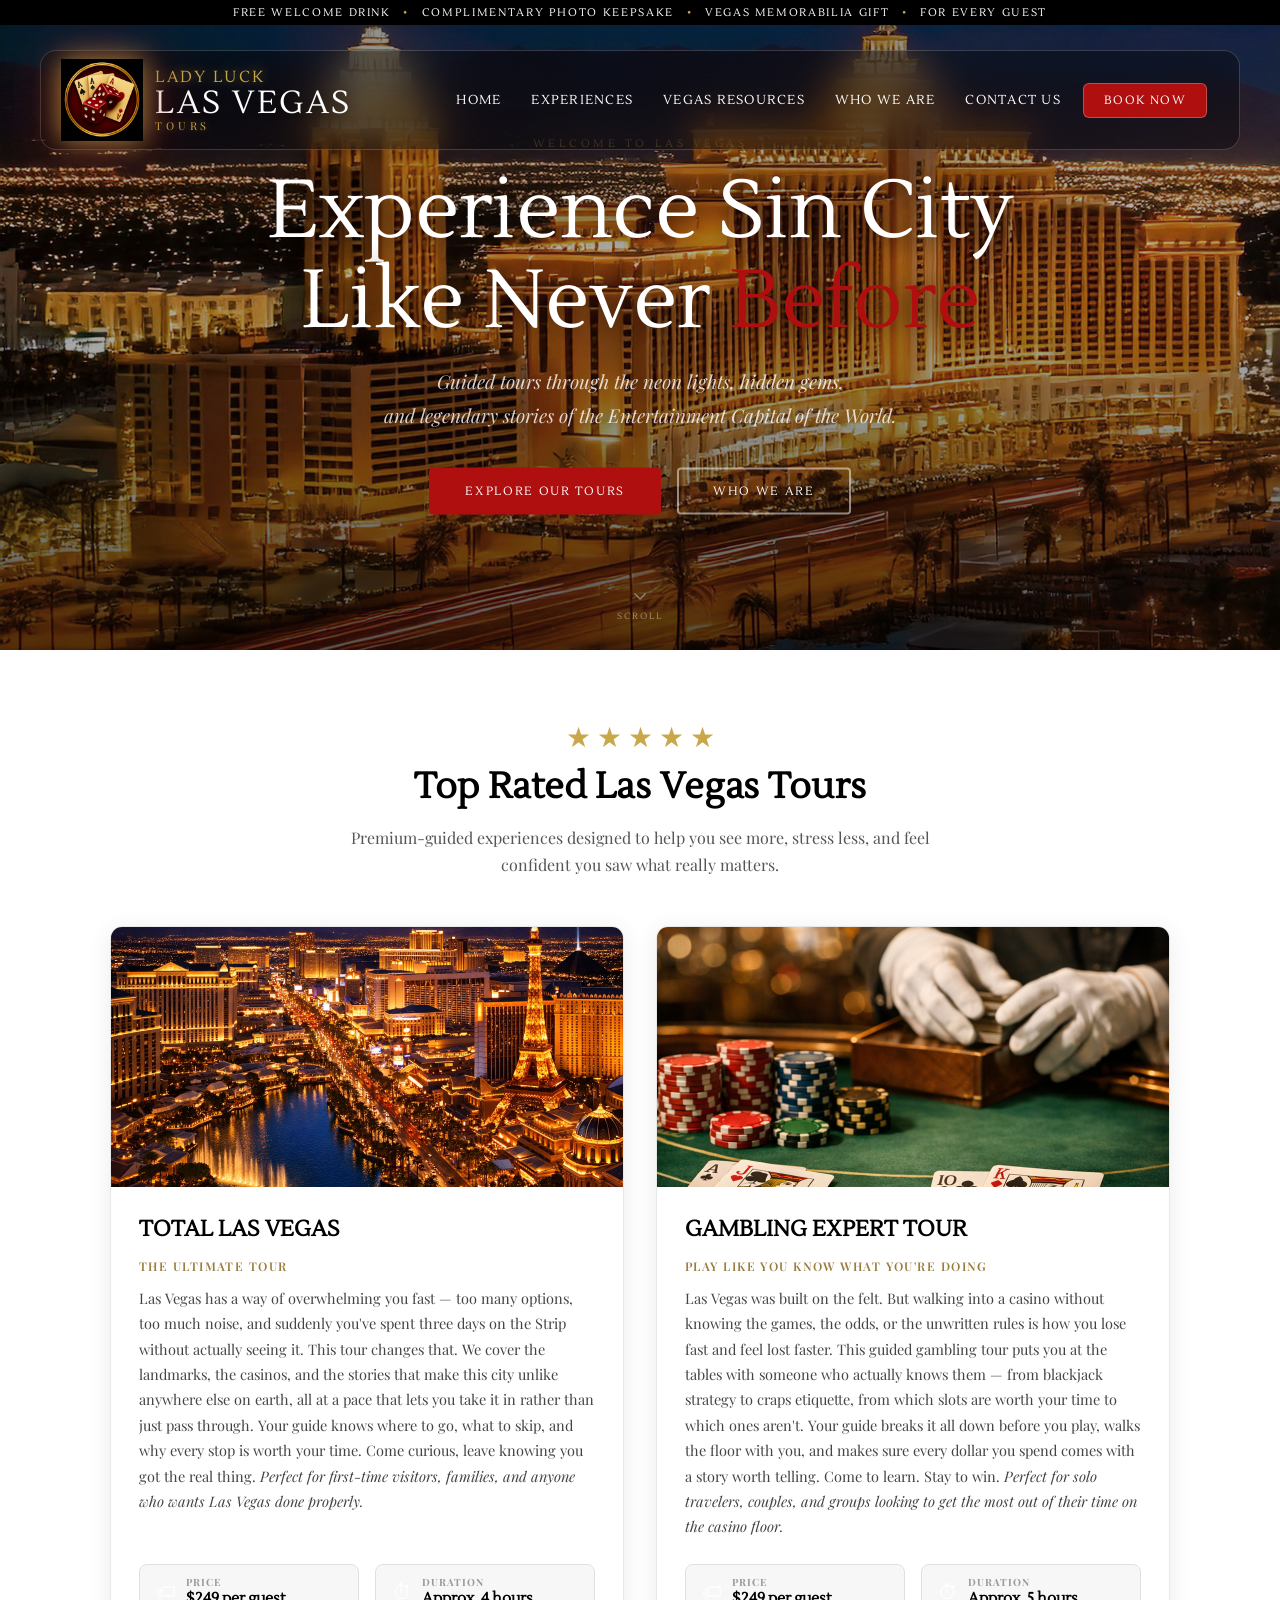
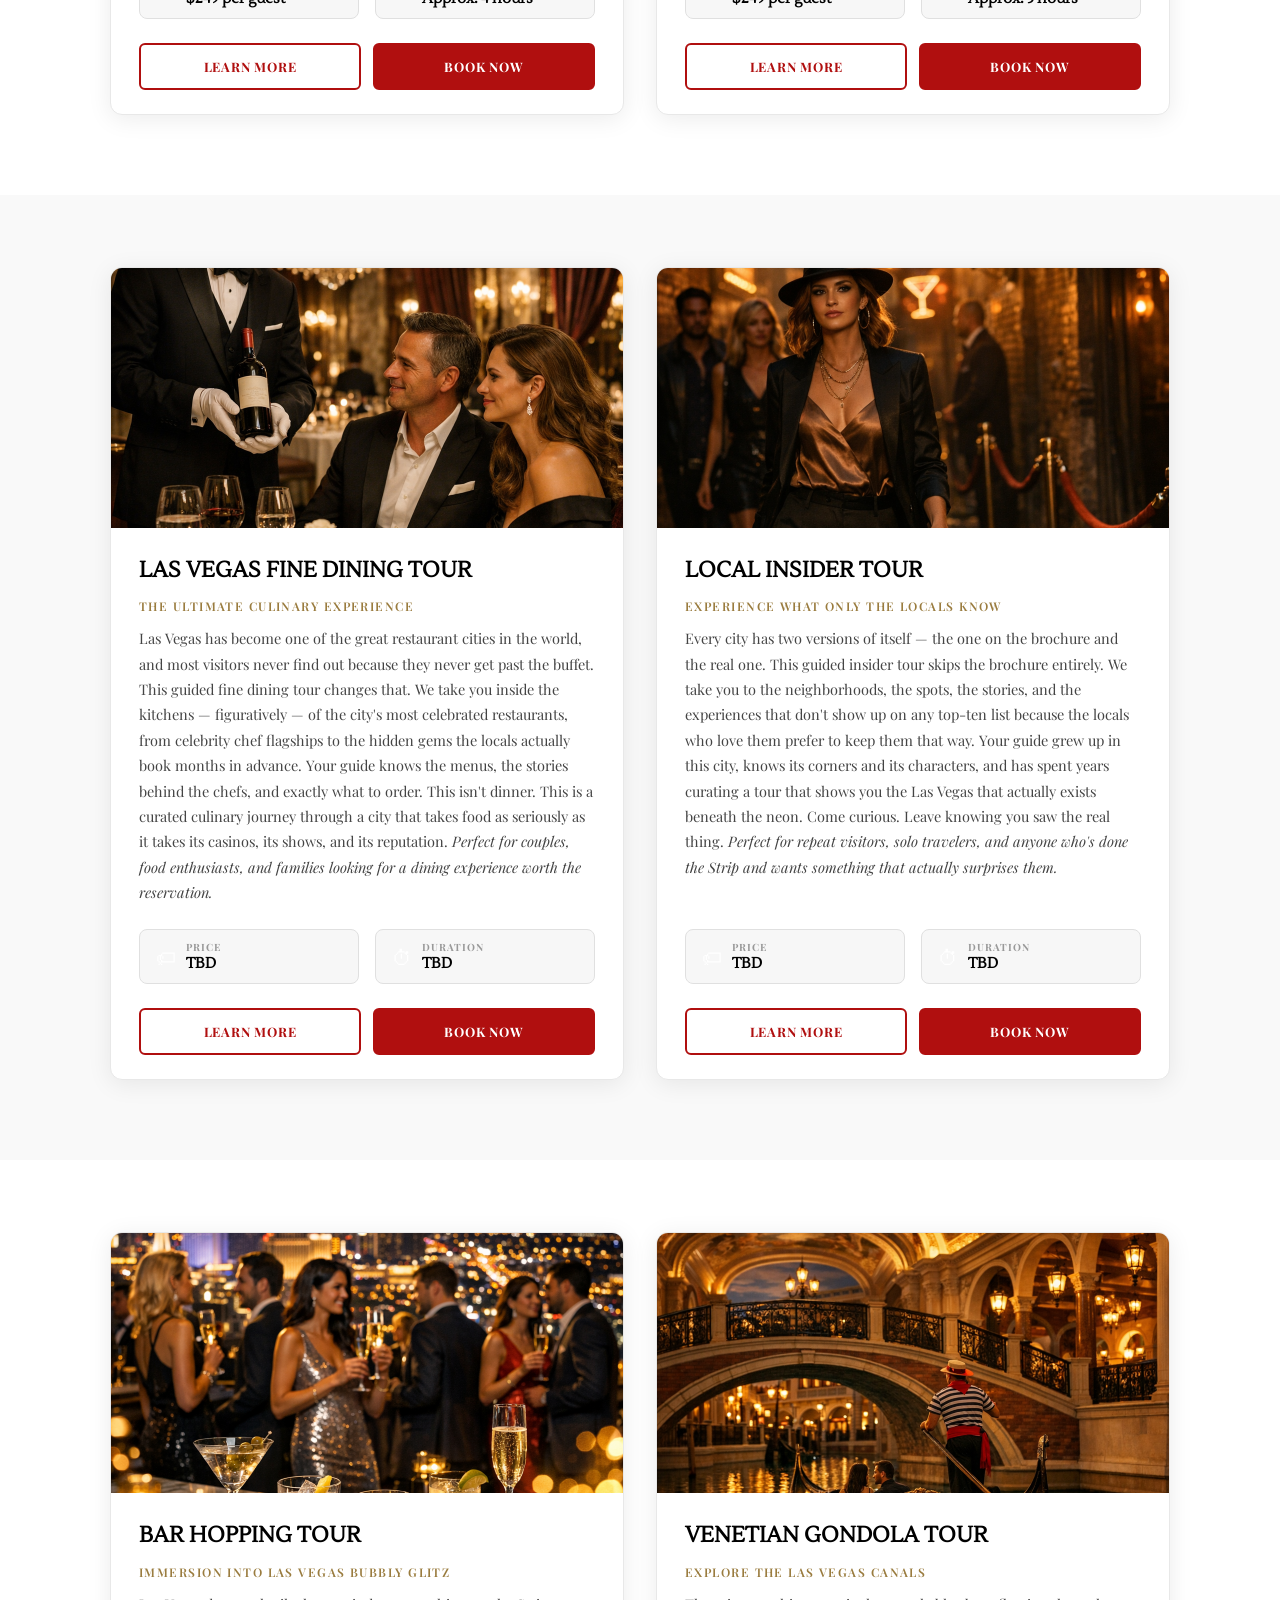
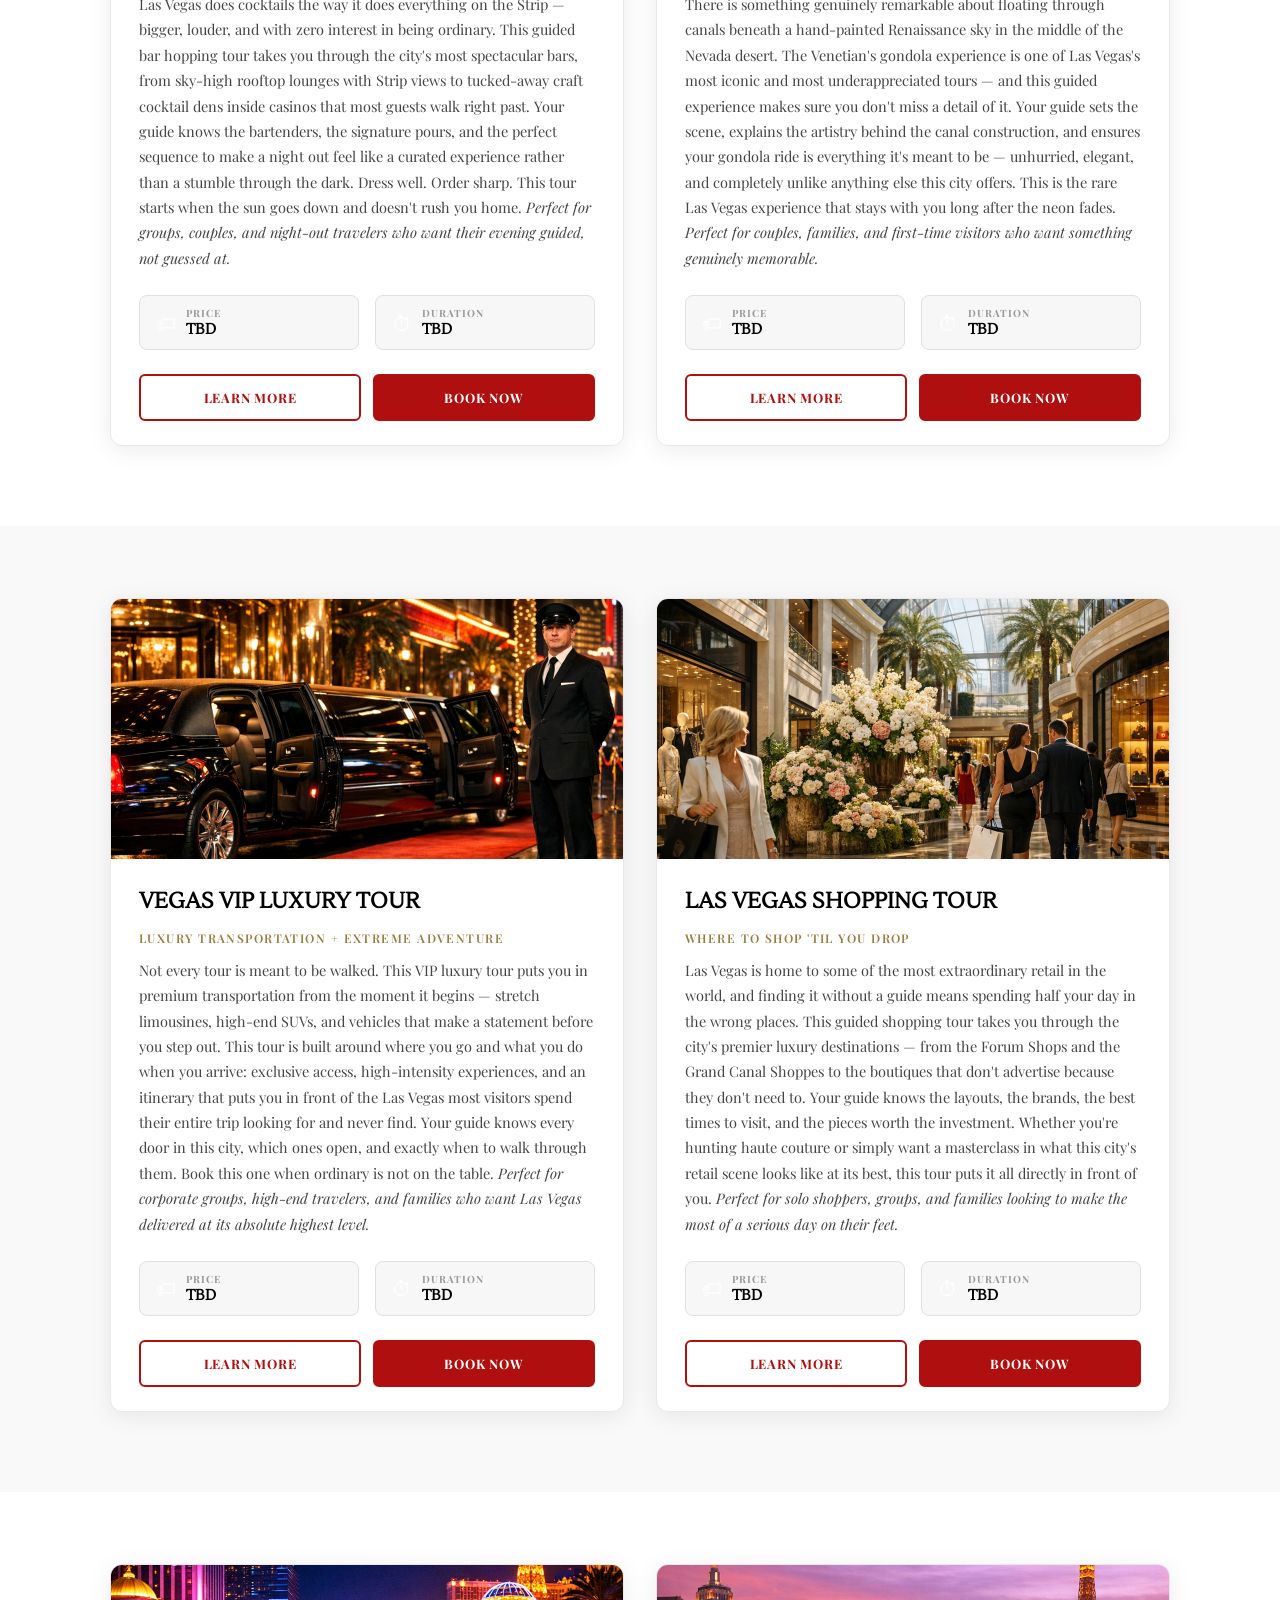
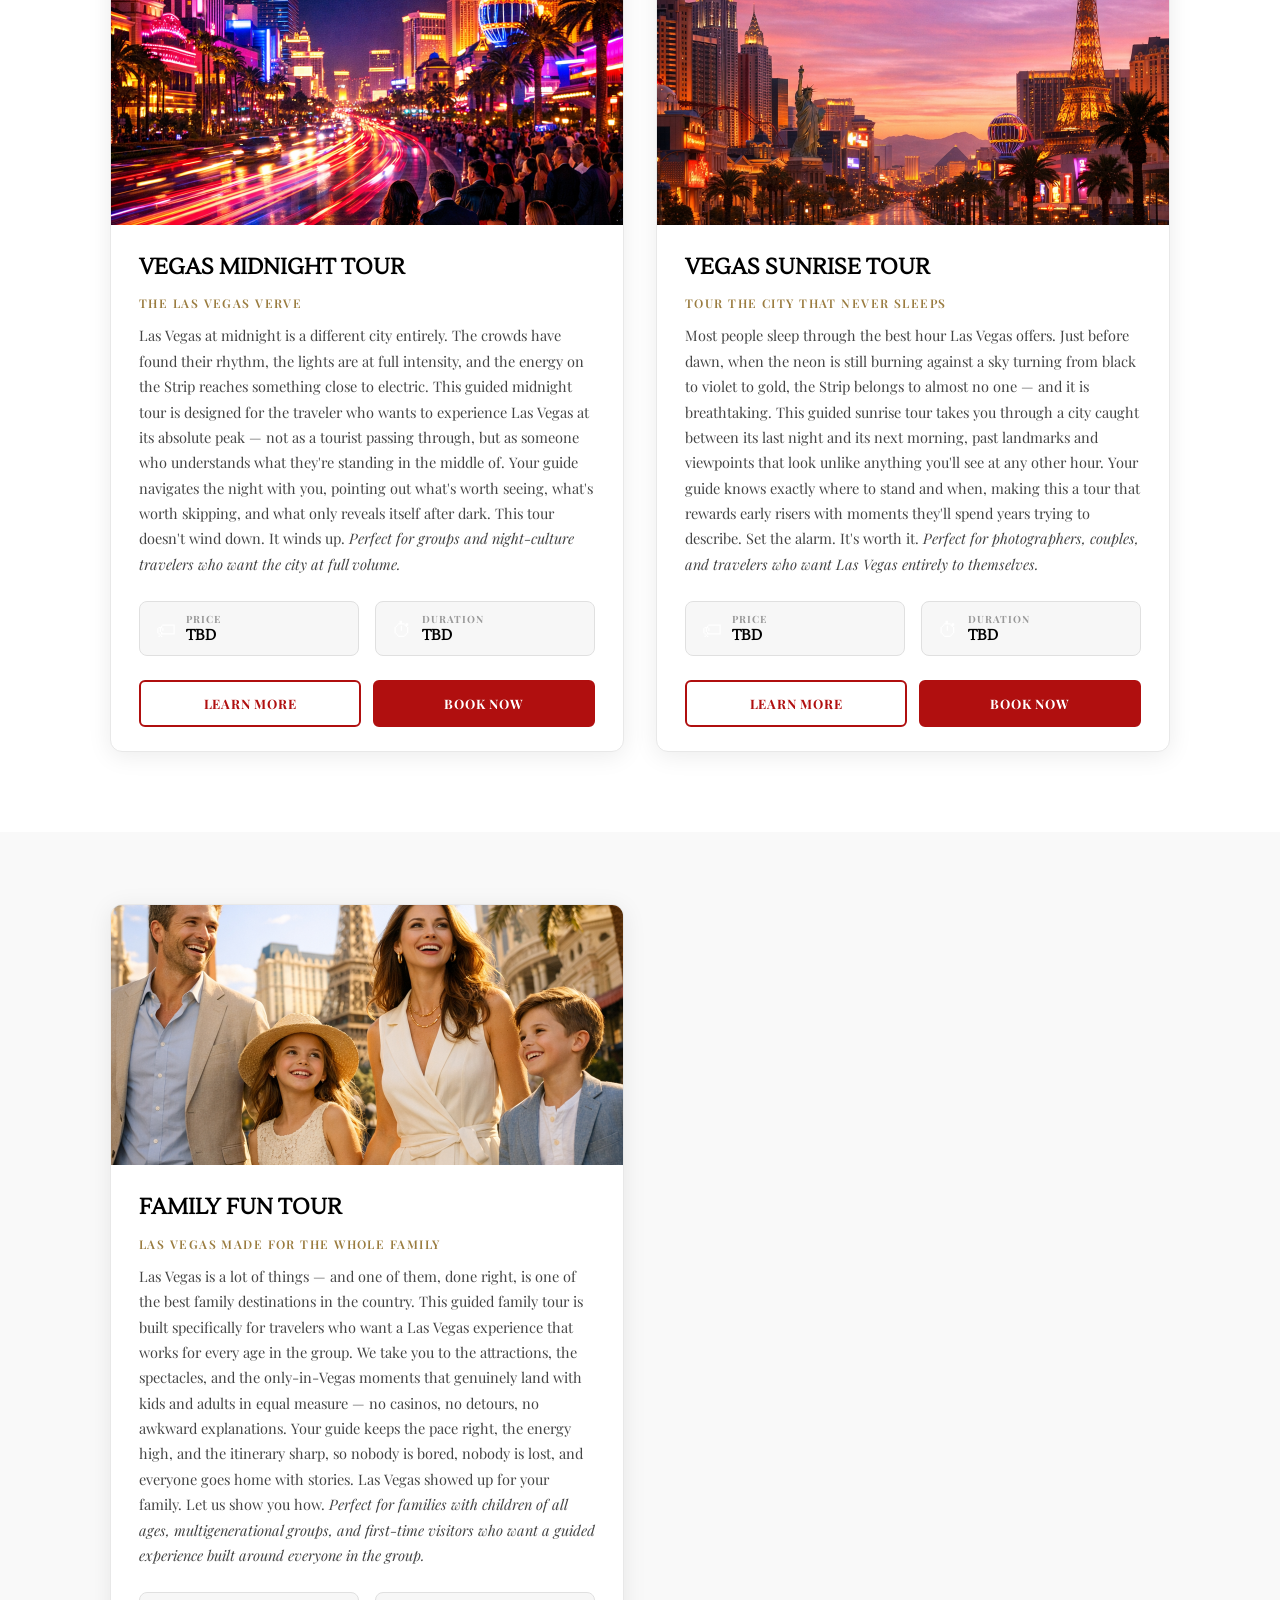
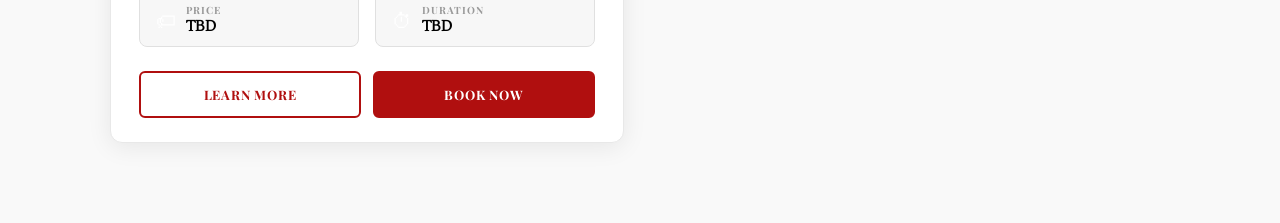
==== index.html @ eb901641 "Initial deploy - Lady Luck Las Vegas Tours" ====
<!DOCTYPE html>
<html lang="en">
<head>
  <meta charset="UTF-8" />
  <meta name="viewport" content="width=device-width, initial-scale=1.0" />
  <title>Lady Luck Las Vegas Tours</title>
  <link rel="stylesheet" href="styles.css" />

</head>
<body>

  <!-- ANNOUNCEMENT BAR -->
  <div class="announcement-bar">
    <p>Free Welcome Drink <span class="sep">•</span> Complimentary Photo Keepsake <span class="sep">•</span> Vegas Memorabilia Gift <span class="sep">•</span> For Every Guest</p>
  </div>

  <!-- FIXED FLOATING NAV — always visible on scroll -->
  <nav class="navbar" id="navbar">
    <a href="index.html" class="navbar-logo">
      <img src="logo.png" alt="Lady Luck Las Vegas Tours" />
      <div class="navbar-logo-text">
        <span class="logo-line1">Lady Luck</span>
        <span class="logo-line2">Las Vegas</span>
        <span class="logo-line3">Tours</span>
      </div>
    </a>

    <div class="navbar-toggle" id="navToggle">
      <span></span><span></span><span></span>
    </div>

    <ul class="navbar-menu" id="navMenu">
      <li><a href="index.html">Home</a></li>
      <li><a href="experiences.html">Experiences</a></li>
      <li><a href="vegas-resources.html">Vegas Resources</a></li>
      <li><a href="who-we-are.html">Who We Are</a></li>
      <li><a href="contact-us.html">Contact Us</a></li>
      <li><a href="contact-us.html" class="navbar-cta">Book Now</a></li>
    </ul>
  </nav>

  <!-- HERO (full page background) -->
  <section class="hero">

    <!-- Hero background image -->
    <div class="hero-bg">
      <img src="Las-Vegas-Panoramic.jpg" alt="Las Vegas Strip at Night" class="hero-img" />
    </div>

    <!-- Dark overlay -->
    <div class="hero-overlay"></div>

    <!-- Hero Content -->
    <div class="hero-content">
      <span class="hero-eyebrow">Welcome to Las Vegas</span>
      <h1 class="hero-title">Experience Sin City<br/>Like Never <span>Before</span></h1>
      <p class="hero-subtitle">Guided tours through the neon lights, hidden gems,<br/>and legendary stories of the Entertainment Capital of the World.</p>
      <div class="hero-buttons">
        <a href="experiences.html" class="btn-primary">Explore Our Tours</a>
        <a href="who-we-are.html" class="btn-secondary">Who We Are</a>
      </div>
    </div>

    <!-- Scroll indicator -->
    <div class="hero-scroll">
      <svg viewBox="0 0 24 24" fill="none" stroke-width="1.5" xmlns="http://www.w3.org/2000/svg">
        <path stroke-linecap="round" stroke-linejoin="round" d="M19 9l-7 7-7-7"/>
      </svg>
      <span>Scroll</span>
    </div>

  </section>

  <script>
    const navbar    = document.getElementById('navbar');
    const navToggle = document.getElementById('navToggle');
    const navMenu   = document.getElementById('navMenu');

    window.addEventListener('scroll', () => {
      if (window.scrollY > 10) {
        navbar.classList.add('scrolled');
      } else {
        navbar.classList.remove('scrolled');
      }
    });

    navToggle.addEventListener('click', () => {
      navMenu.classList.toggle('open');
    });
  </script>

  <!-- ===== TOURS FEATURED SECTION ===== -->
  <section class="tours-section">
    <div class="tours-section-header">
      <div class="tours-stars">
        <span>★</span><span>★</span><span>★</span><span>★</span><span>★</span>
      </div>
      <h2 class="tours-section-title">Top Rated Las Vegas Tours</h2>
      <p class="tours-section-subtitle">Premium-guided experiences designed to help you see more, stress less, and feel confident you saw what really matters.</p>
    </div>

    <div class="tours-grid">

      <!-- CARD 1 -->
      <div class="tour-card">
        <div class="tour-card-img-wrap">
          <img src="Tour-package-downtown.jpg" alt="Total Las Vegas Tour" class="tour-card-img" />
        </div>
        <div class="tour-card-body">
          <h3 class="tour-card-title">TOTAL LAS VEGAS</h3>
          <p class="tour-card-subtitle" style="font-size:0.75em; letter-spacing:0.12em; text-transform:uppercase; color:#9a7c3f; margin:0 0 12px 0; font-weight:600;">The Ultimate Tour</p>
          <p class="tour-card-desc">Las Vegas has a way of overwhelming you fast — too many options, too much noise, and suddenly you've spent three days on the Strip without actually seeing it. This tour changes that. We cover the landmarks, the casinos, and the stories that make this city unlike anywhere else on earth, all at a pace that lets you take it in rather than just pass through. Your guide knows where to go, what to skip, and why every stop is worth your time. Come curious, leave knowing you got the real thing. <em>Perfect for first-time visitors, families, and anyone who wants Las Vegas done properly.</em></p>
          <div class="tour-card-meta">
            <div class="tour-meta-badge">
              <span class="meta-icon">🏷</span>
              <div>
                <span class="meta-label">PRICE</span>
                <span class="meta-value">$249 per guest</span>
              </div>
            </div>
            <div class="tour-meta-badge">
              <span class="meta-icon">⏱</span>
              <div>
                <span class="meta-label">DURATION</span>
                <span class="meta-value">Approx. 4 hours</span>
              </div>
            </div>
          </div>
          <div class="tour-card-buttons">
            <a href="experiences.html" class="tour-btn-outline">Learn More</a>
            <a href="contact-us.html" class="tour-btn-solid">Book Now</a>
          </div>
        </div>
      </div>

      <!-- CARD 2 -->
      <div class="tour-card">
        <div class="tour-card-img-wrap">
          <img src="Tour-package-2.jpg" alt="Gambling Expert Tour" class="tour-card-img" />
        </div>
        <div class="tour-card-body">
          <h3 class="tour-card-title">GAMBLING EXPERT TOUR</h3>
          <p class="tour-card-subtitle" style="font-size:0.75em; letter-spacing:0.12em; text-transform:uppercase; color:#9a7c3f; margin:0 0 12px 0; font-weight:600;">Play Like You Know What You're Doing</p>
          <p class="tour-card-desc">Las Vegas was built on the felt. But walking into a casino without knowing the games, the odds, or the unwritten rules is how you lose fast and feel lost faster. This guided gambling tour puts you at the tables with someone who actually knows them — from blackjack strategy to craps etiquette, from which slots are worth your time to which ones aren't. Your guide breaks it all down before you play, walks the floor with you, and makes sure every dollar you spend comes with a story worth telling. Come to learn. Stay to win. <em>Perfect for solo travelers, couples, and groups looking to get the most out of their time on the casino floor.</em></p>
          <div class="tour-card-meta">
            <div class="tour-meta-badge">
              <span class="meta-icon">🏷</span>
              <div>
                <span class="meta-label">PRICE</span>
                <span class="meta-value">$249 per guest</span>
              </div>
            </div>
            <div class="tour-meta-badge">
              <span class="meta-icon">⏱</span>
              <div>
                <span class="meta-label">DURATION</span>
                <span class="meta-value">Approx. 5 hours</span>
              </div>
            </div>
          </div>
          <div class="tour-card-buttons">
            <a href="experiences.html" class="tour-btn-outline">Learn More</a>
            <a href="contact-us.html" class="tour-btn-solid">Book Now</a>
          </div>
        </div>
      </div>

    </div><!-- end tours-grid -->
  </section>

  <!-- ===== TOURS SECTION 2 ===== -->
  <section class="tours-section tours-section-alt">
    <div class="tours-grid">

      <!-- CARD 3 -->
      <div class="tour-card">
        <div class="tour-card-img-wrap">
          <img src="Tour-package-3.jpg" alt="Las Vegas Fine Dining Tour" class="tour-card-img" />
        </div>
        <div class="tour-card-body">
          <h3 class="tour-card-title">LAS VEGAS FINE DINING TOUR</h3>
          <p class="tour-card-subtitle" style="font-size:0.75em; letter-spacing:0.12em; text-transform:uppercase; color:#9a7c3f; margin:0 0 12px 0; font-weight:600;">The Ultimate Culinary Experience</p>
          <p class="tour-card-desc">Las Vegas has become one of the great restaurant cities in the world, and most visitors never find out because they never get past the buffet. This guided fine dining tour changes that. We take you inside the kitchens — figuratively — of the city's most celebrated restaurants, from celebrity chef flagships to the hidden gems the locals actually book months in advance. Your guide knows the menus, the stories behind the chefs, and exactly what to order. This isn't dinner. This is a curated culinary journey through a city that takes food as seriously as it takes its casinos, its shows, and its reputation. <em>Perfect for couples, food enthusiasts, and families looking for a dining experience worth the reservation.</em></p>
          <div class="tour-card-meta">
            <div class="tour-meta-badge">
              <span class="meta-icon">🏷</span>
              <div>
                <span class="meta-label">PRICE</span>
                <span class="meta-value">TBD</span>
              </div>
            </div>
            <div class="tour-meta-badge">
              <span class="meta-icon">⏱</span>
              <div>
                <span class="meta-label">DURATION</span>
                <span class="meta-value">TBD</span>
              </div>
            </div>
          </div>
          <div class="tour-card-buttons">
            <a href="experiences.html" class="tour-btn-outline">Learn More</a>
            <a href="contact-us.html" class="tour-btn-solid">Book Now</a>
          </div>
        </div>
      </div>

      <!-- CARD 4 -->
      <div class="tour-card">
        <div class="tour-card-img-wrap">
          <img src="Tour-package-4.jpg" alt="Local Insider Tour" class="tour-card-img" />
        </div>
        <div class="tour-card-body">
          <h3 class="tour-card-title">LOCAL INSIDER TOUR</h3>
          <p class="tour-card-subtitle" style="font-size:0.75em; letter-spacing:0.12em; text-transform:uppercase; color:#9a7c3f; margin:0 0 12px 0; font-weight:600;">Experience What Only the Locals Know</p>
          <p class="tour-card-desc">Every city has two versions of itself — the one on the brochure and the real one. This guided insider tour skips the brochure entirely. We take you to the neighborhoods, the spots, the stories, and the experiences that don't show up on any top-ten list because the locals who love them prefer to keep them that way. Your guide grew up in this city, knows its corners and its characters, and has spent years curating a tour that shows you the Las Vegas that actually exists beneath the neon. Come curious. Leave knowing you saw the real thing. <em>Perfect for repeat visitors, solo travelers, and anyone who's done the Strip and wants something that actually surprises them.</em></p>
          <div class="tour-card-meta">
            <div class="tour-meta-badge">
              <span class="meta-icon">🏷</span>
              <div>
                <span class="meta-label">PRICE</span>
                <span class="meta-value">TBD</span>
              </div>
            </div>
            <div class="tour-meta-badge">
              <span class="meta-icon">⏱</span>
              <div>
                <span class="meta-label">DURATION</span>
                <span class="meta-value">TBD</span>
              </div>
            </div>
          </div>
          <div class="tour-card-buttons">
            <a href="experiences.html" class="tour-btn-outline">Learn More</a>
            <a href="contact-us.html" class="tour-btn-solid">Book Now</a>
          </div>
        </div>
      </div>

    </div>
  </section>

  <!-- ===== TOURS SECTION 3 ===== -->
  <section class="tours-section">
    <div class="tours-grid">

      <!-- CARD 5 -->
      <div class="tour-card">
        <div class="tour-card-img-wrap">
          <img src="Tour-package-5.jpg" alt="Bar Hopping Tour" class="tour-card-img" />
        </div>
        <div class="tour-card-body">
          <h3 class="tour-card-title">BAR HOPPING TOUR</h3>
          <p class="tour-card-subtitle" style="font-size:0.75em; letter-spacing:0.12em; text-transform:uppercase; color:#9a7c3f; margin:0 0 12px 0; font-weight:600;">Immersion into Las Vegas Bubbly Glitz</p>
          <p class="tour-card-desc">Las Vegas does cocktails the way it does everything on the Strip — bigger, louder, and with zero interest in being ordinary. This guided bar hopping tour takes you through the city's most spectacular bars, from sky-high rooftop lounges with Strip views to tucked-away craft cocktail dens inside casinos that most guests walk right past. Your guide knows the bartenders, the signature pours, and the perfect sequence to make a night out feel like a curated experience rather than a stumble through the dark. Dress well. Order sharp. This tour starts when the sun goes down and doesn't rush you home. <em>Perfect for groups, couples, and night-out travelers who want their evening guided, not guessed at.</em></p>
          <div class="tour-card-meta">
            <div class="tour-meta-badge">
              <span class="meta-icon">🏷</span>
              <div>
                <span class="meta-label">PRICE</span>
                <span class="meta-value">TBD</span>
              </div>
            </div>
            <div class="tour-meta-badge">
              <span class="meta-icon">⏱</span>
              <div>
                <span class="meta-label">DURATION</span>
                <span class="meta-value">TBD</span>
              </div>
            </div>
          </div>
          <div class="tour-card-buttons">
            <a href="experiences.html" class="tour-btn-outline">Learn More</a>
            <a href="contact-us.html" class="tour-btn-solid">Book Now</a>
          </div>
        </div>
      </div>

      <!-- CARD 6 -->
      <div class="tour-card">
        <div class="tour-card-img-wrap">
          <img src="Tour-package-6.jpg" alt="Venetian Gondola Tour" class="tour-card-img" />
        </div>
        <div class="tour-card-body">
          <h3 class="tour-card-title">VENETIAN GONDOLA TOUR</h3>
          <p class="tour-card-subtitle" style="font-size:0.75em; letter-spacing:0.12em; text-transform:uppercase; color:#9a7c3f; margin:0 0 12px 0; font-weight:600;">Explore the Las Vegas Canals</p>
          <p class="tour-card-desc">There is something genuinely remarkable about floating through canals beneath a hand-painted Renaissance sky in the middle of the Nevada desert. The Venetian's gondola experience is one of Las Vegas's most iconic and most underappreciated tours — and this guided experience makes sure you don't miss a detail of it. Your guide sets the scene, explains the artistry behind the canal construction, and ensures your gondola ride is everything it's meant to be — unhurried, elegant, and completely unlike anything else this city offers. This is the rare Las Vegas experience that stays with you long after the neon fades. <em>Perfect for couples, families, and first-time visitors who want something genuinely memorable.</em></p>
          <div class="tour-card-meta">
            <div class="tour-meta-badge">
              <span class="meta-icon">🏷</span>
              <div>
                <span class="meta-label">PRICE</span>
                <span class="meta-value">TBD</span>
              </div>
            </div>
            <div class="tour-meta-badge">
              <span class="meta-icon">⏱</span>
              <div>
                <span class="meta-label">DURATION</span>
                <span class="meta-value">TBD</span>
              </div>
            </div>
          </div>
          <div class="tour-card-buttons">
            <a href="experiences.html" class="tour-btn-outline">Learn More</a>
            <a href="contact-us.html" class="tour-btn-solid">Book Now</a>
          </div>
        </div>
      </div>

    </div>
  </section>

  <!-- ===== TOURS SECTION 4 ===== -->
  <section class="tours-section tours-section-alt">
    <div class="tours-grid">

      <!-- CARD 7 -->
      <div class="tour-card">
        <div class="tour-card-img-wrap">
          <img src="Tour-package-7.jpg" alt="Vegas VIP Luxury Tour" class="tour-card-img" />
        </div>
        <div class="tour-card-body">
          <h3 class="tour-card-title">VEGAS VIP LUXURY TOUR</h3>
          <p class="tour-card-subtitle" style="font-size:0.75em; letter-spacing:0.12em; text-transform:uppercase; color:#9a7c3f; margin:0 0 12px 0; font-weight:600;">Luxury Transportation + Extreme Adventure</p>
          <p class="tour-card-desc">Not every tour is meant to be walked. This VIP luxury tour puts you in premium transportation from the moment it begins — stretch limousines, high-end SUVs, and vehicles that make a statement before you step out. This tour is built around where you go and what you do when you arrive: exclusive access, high-intensity experiences, and an itinerary that puts you in front of the Las Vegas most visitors spend their entire trip looking for and never find. Your guide knows every door in this city, which ones open, and exactly when to walk through them. Book this one when ordinary is not on the table. <em>Perfect for corporate groups, high-end travelers, and families who want Las Vegas delivered at its absolute highest level.</em></p>
          <div class="tour-card-meta">
            <div class="tour-meta-badge">
              <span class="meta-icon">🏷</span>
              <div>
                <span class="meta-label">PRICE</span>
                <span class="meta-value">TBD</span>
              </div>
            </div>
            <div class="tour-meta-badge">
              <span class="meta-icon">⏱</span>
              <div>
                <span class="meta-label">DURATION</span>
                <span class="meta-value">TBD</span>
              </div>
            </div>
          </div>
          <div class="tour-card-buttons">
            <a href="experiences.html" class="tour-btn-outline">Learn More</a>
            <a href="contact-us.html" class="tour-btn-solid">Book Now</a>
          </div>
        </div>
      </div>

      <!-- CARD 8 -->
      <div class="tour-card">
        <div class="tour-card-img-wrap">
          <img src="Tour-package-8.jpg" alt="Las Vegas Shopping Tour" class="tour-card-img" />
        </div>
        <div class="tour-card-body">
          <h3 class="tour-card-title">LAS VEGAS SHOPPING TOUR</h3>
          <p class="tour-card-subtitle" style="font-size:0.75em; letter-spacing:0.12em; text-transform:uppercase; color:#9a7c3f; margin:0 0 12px 0; font-weight:600;">Where to Shop 'til You Drop</p>
          <p class="tour-card-desc">Las Vegas is home to some of the most extraordinary retail in the world, and finding it without a guide means spending half your day in the wrong places. This guided shopping tour takes you through the city's premier luxury destinations — from the Forum Shops and the Grand Canal Shoppes to the boutiques that don't advertise because they don't need to. Your guide knows the layouts, the brands, the best times to visit, and the pieces worth the investment. Whether you're hunting haute couture or simply want a masterclass in what this city's retail scene looks like at its best, this tour puts it all directly in front of you. <em>Perfect for solo shoppers, groups, and families looking to make the most of a serious day on their feet.</em></p>
          <div class="tour-card-meta">
            <div class="tour-meta-badge">
              <span class="meta-icon">🏷</span>
              <div>
                <span class="meta-label">PRICE</span>
                <span class="meta-value">TBD</span>
              </div>
            </div>
            <div class="tour-meta-badge">
              <span class="meta-icon">⏱</span>
              <div>
                <span class="meta-label">DURATION</span>
                <span class="meta-value">TBD</span>
              </div>
            </div>
          </div>
          <div class="tour-card-buttons">
            <a href="experiences.html" class="tour-btn-outline">Learn More</a>
            <a href="contact-us.html" class="tour-btn-solid">Book Now</a>
          </div>
        </div>
      </div>

    </div>
  </section>

  <!-- ===== TOURS SECTION 5 ===== -->
  <section class="tours-section">
    <div class="tours-grid">

      <!-- CARD 9 -->
      <div class="tour-card">
        <div class="tour-card-img-wrap">
          <img src="Tour-package-9.jpg" alt="Vegas Midnight Tour" class="tour-card-img" />
        </div>
        <div class="tour-card-body">
          <h3 class="tour-card-title">VEGAS MIDNIGHT TOUR</h3>
          <p class="tour-card-subtitle" style="font-size:0.75em; letter-spacing:0.12em; text-transform:uppercase; color:#9a7c3f; margin:0 0 12px 0; font-weight:600;">The Las Vegas Verve</p>
          <p class="tour-card-desc">Las Vegas at midnight is a different city entirely. The crowds have found their rhythm, the lights are at full intensity, and the energy on the Strip reaches something close to electric. This guided midnight tour is designed for the traveler who wants to experience Las Vegas at its absolute peak — not as a tourist passing through, but as someone who understands what they're standing in the middle of. Your guide navigates the night with you, pointing out what's worth seeing, what's worth skipping, and what only reveals itself after dark. This tour doesn't wind down. It winds up. <em>Perfect for groups and night-culture travelers who want the city at full volume.</em></p>
          <div class="tour-card-meta">
            <div class="tour-meta-badge">
              <span class="meta-icon">🏷</span>
              <div>
                <span class="meta-label">PRICE</span>
                <span class="meta-value">TBD</span>
              </div>
            </div>
            <div class="tour-meta-badge">
              <span class="meta-icon">⏱</span>
              <div>
                <span class="meta-label">DURATION</span>
                <span class="meta-value">TBD</span>
              </div>
            </div>
          </div>
          <div class="tour-card-buttons">
            <a href="experiences.html" class="tour-btn-outline">Learn More</a>
            <a href="contact-us.html" class="tour-btn-solid">Book Now</a>
          </div>
        </div>
      </div>

      <!-- CARD 10 -->
      <div class="tour-card">
        <div class="tour-card-img-wrap">
          <img src="Tour-package-10.jpg" alt="Vegas Sunrise Tour" class="tour-card-img" />
        </div>
        <div class="tour-card-body">
          <h3 class="tour-card-title">VEGAS SUNRISE TOUR</h3>
          <p class="tour-card-subtitle" style="font-size:0.75em; letter-spacing:0.12em; text-transform:uppercase; color:#9a7c3f; margin:0 0 12px 0; font-weight:600;">Tour the City That Never Sleeps</p>
          <p class="tour-card-desc">Most people sleep through the best hour Las Vegas offers. Just before dawn, when the neon is still burning against a sky turning from black to violet to gold, the Strip belongs to almost no one — and it is breathtaking. This guided sunrise tour takes you through a city caught between its last night and its next morning, past landmarks and viewpoints that look unlike anything you'll see at any other hour. Your guide knows exactly where to stand and when, making this a tour that rewards early risers with moments they'll spend years trying to describe. Set the alarm. It's worth it. <em>Perfect for photographers, couples, and travelers who want Las Vegas entirely to themselves.</em></p>
          <div class="tour-card-meta">
            <div class="tour-meta-badge">
              <span class="meta-icon">🏷</span>
              <div>
                <span class="meta-label">PRICE</span>
                <span class="meta-value">TBD</span>
              </div>
            </div>
            <div class="tour-meta-badge">
              <span class="meta-icon">⏱</span>
              <div>
                <span class="meta-label">DURATION</span>
                <span class="meta-value">TBD</span>
              </div>
            </div>
          </div>
          <div class="tour-card-buttons">
            <a href="experiences.html" class="tour-btn-outline">Learn More</a>
            <a href="contact-us.html" class="tour-btn-solid">Book Now</a>
          </div>
        </div>
      </div>

    </div>
  </section>

  <!-- ===== TOURS SECTION 6 ===== -->
  <section class="tours-section tours-section-alt">
    <div class="tours-grid">

      <!-- CARD 11 -->
      <div class="tour-card">
        <div class="tour-card-img-wrap">
          <img src="Tour-package-11.jpg" alt="Family Fun Tour Las Vegas" class="tour-card-img" />
        </div>
        <div class="tour-card-body">
          <h3 class="tour-card-title">FAMILY FUN TOUR</h3>
          <p class="tour-card-subtitle" style="font-size:0.75em; letter-spacing:0.12em; text-transform:uppercase; color:#9a7c3f; margin:0 0 12px 0; font-weight:600;">Las Vegas Made for the Whole Family</p>
          <p class="tour-card-desc">Las Vegas is a lot of things — and one of them, done right, is one of the best family destinations in the country. This guided family tour is built specifically for travelers who want a Las Vegas experience that works for every age in the group. We take you to the attractions, the spectacles, and the only-in-Vegas moments that genuinely land with kids and adults in equal measure — no casinos, no detours, no awkward explanations. Your guide keeps the pace right, the energy high, and the itinerary sharp, so nobody is bored, nobody is lost, and everyone goes home with stories. Las Vegas showed up for your family. Let us show you how. <em>Perfect for families with children of all ages, multigenerational groups, and first-time visitors who want a guided experience built around everyone in the group.</em></p>
          <div class="tour-card-meta">
            <div class="tour-meta-badge">
              <span class="meta-icon">🏷</span>
              <div>
                <span class="meta-label">PRICE</span>
                <span class="meta-value">TBD</span>
              </div>
            </div>
            <div class="tour-meta-badge">
              <span class="meta-icon">⏱</span>
              <div>
                <span class="meta-label">DURATION</span>
                <span class="meta-value">TBD</span>
              </div>
            </div>
          </div>
          <div class="tour-card-buttons">
            <a href="experiences.html" class="tour-btn-outline">Learn More</a>
            <a href="contact-us.html" class="tour-btn-solid">Book Now</a>
          </div>
        </div>
      </div>

    </div>
  </section>

</body>
</html>
---- styles.css ----
/* ============================================================
   LADY LUCK LAS VEGAS TOURS — LV Landing Page 1
   ============================================================ */

@import url('https://fonts.googleapis.com/css2?family=Playfair+Display:ital,wght@0,400;0,600;0,700;1,400&family=Lustria&display=swap');

:root {
  --accent-red:   #B00F0F;
  --white:        #ffffff;
  --black:        #000000;
  --gold:         #C9A84C;
  --font-body:    'Playfair Display', serif;
  --font-head:    'Lustria', serif;
}

*, *::before, *::after { box-sizing: border-box; margin: 0; padding: 0; }
html { scroll-behavior: smooth; }
body { font-family: var(--font-body); background: var(--black); color: var(--white); overflow-x: hidden; }

/* ============================================================
   ANNOUNCEMENT BAR
   Full-width, solid black, thin, centered white text
   ============================================================ */
.announcement-bar {
  width: 100%;
  background: var(--black);
  padding: 7px 20px;
  text-align: center;
  position: fixed;
  top: 0;
  left: 0;
  right: 0;
  z-index: 1100;
}
.announcement-bar p {
  font-family: var(--font-head);
  font-size: 11px;
  letter-spacing: 0.15em;
  text-transform: uppercase;
  color: var(--white);
  line-height: 1;
}
.announcement-bar .sep { color: var(--gold); margin: 0 8px; }

/* ============================================================
   HERO — full viewport, holds the floating nav inside it
   ============================================================ */
.hero {
  position: relative;
  width: 100%;
  height: 650px;
  overflow: hidden;
  display: flex;
  flex-direction: column;
  align-items: center;
}

/* Background */
.hero-bg {
  position: absolute;
  inset: 0;
  z-index: 0;
}
.hero-bg video {
  width: 100%; height: 100%; object-fit: cover;
}
.hero-img {
  position: absolute;
  inset: 0;
  width: 100%;
  height: 100%;
  object-fit: cover;
  object-position: center center;
}

/* Dark overlay */
.hero-overlay {
  position: absolute;
  inset: 0;
  z-index: 1;
  background: linear-gradient(
    to bottom,
    rgba(0,0,0,0.45) 0%,
    rgba(0,0,0,0.25) 40%,
    rgba(0,0,0,0.65) 100%
  );
}

/* ============================================================
   FLOATING NAV BAR
   - Positioned near top of hero, with margin on all sides
   - Glassmorphism pill shape with rounded corners
   - Does NOT touch left, right, or top edges
   ============================================================ */
.navbar {
  position: fixed;
  top: calc(36px + 14px);
  left: 0;
  right: 0;
  z-index: 1000;
  width: calc(100% - 80px);
  max-width: 1280px;
  margin: 0 auto;

  /* Glassmorphism */
  background: rgba(0, 0, 0, 0.35);
  backdrop-filter: blur(20px);
  -webkit-backdrop-filter: blur(20px);
  border: 1px solid rgba(255, 255, 255, 0.18);
  border-radius: 16px;

  /* Layout */
  display: flex;
  align-items: center;
  justify-content: space-between;
  padding: 0 32px 0 20px;
  height: 100px;

  transition: background 0.3s ease, box-shadow 0.3s ease;
}

.navbar.scrolled {
  background: rgba(0, 0, 0, 0.65);
  backdrop-filter: blur(28px);
  -webkit-backdrop-filter: blur(28px);
  box-shadow: 0 8px 32px rgba(0,0,0,0.45);
}

/* --- Logo --- */
.navbar-logo {
  display: flex;
  align-items: center;
  gap: 12px;
  text-decoration: none;
  flex-shrink: 0;
}
.navbar-logo img {
  height: 82px;
  width: 82px;
  object-fit: contain;
  filter: drop-shadow(0 0 14px rgba(201,168,76,0.8)) drop-shadow(0 0 30px rgba(176,15,15,0.5));
}
.navbar-logo-text {
  display: flex;
  flex-direction: column;
  line-height: 1.2;
}
.navbar-logo-text .logo-line1 {
  font-family: var(--font-head);
  font-size: 16px;
  color: var(--gold);
  letter-spacing: 0.14em;
  text-transform: uppercase;
  text-shadow: 0 0 12px rgba(201,168,76,0.7);
}
.navbar-logo-text .logo-line2 {
  font-family: var(--font-head);
  font-size: 32px;
  color: var(--white);
  letter-spacing: 0.08em;
  text-transform: uppercase;
  line-height: 1.0;
  text-shadow: 0 2px 16px rgba(0,0,0,0.8);
}
.navbar-logo-text .logo-line3 {
  font-family: var(--font-body);
  font-size: 11px;
  color: var(--gold);
  letter-spacing: 0.35em;
  text-transform: uppercase;
  text-shadow: 0 0 10px rgba(201,168,76,0.6);
}

/* --- Menu items --- */
.navbar-menu {
  display: flex;
  align-items: center;
  gap: 2px;
  list-style: none;
}
.navbar-menu li a {
  font-family: var(--font-head);
  font-size: 12.5px;
  color: var(--white);
  text-decoration: none;
  letter-spacing: 0.1em;
  text-transform: uppercase;
  padding: 10px 14px;
  display: block;
  white-space: nowrap;
  transition: color 0.2s ease;
}
.navbar-menu li a:hover {
  color: var(--gold);
}

/* Book Now */
.navbar-cta {
  font-family: var(--font-head) !important;
  font-size: 11.5px !important;
  letter-spacing: 0.12em !important;
  color: var(--white) !important;
  background: var(--accent-red) !important;
  padding: 9px 20px !important;
  border-radius: 6px !important;
  border: 1px solid rgba(255,255,255,0.25) !important;
  margin-left: 6px;
  transition: background 0.2s ease !important;
}
.navbar-cta:hover {
  background: #8a0b0b !important;
}

/* --- Mobile hamburger --- */
.navbar-toggle {
  display: none;
  flex-direction: column;
  cursor: pointer;
  gap: 5px;
}
.navbar-toggle span {
  display: block;
  width: 24px;
  height: 2px;
  background: var(--white);
  border-radius: 2px;
}

/* ============================================================
   HERO CONTENT — centered in the hero below the nav
   ============================================================ */
.hero-content {
  position: absolute;
  z-index: 2;
  top: 50%;
  left: 50%;
  transform: translate(-50%, -50%);
  text-align: center;
  padding: 0 24px;
  max-width: 860px;
  width: 100%;
}
.hero-eyebrow {
  font-family: var(--font-head);
  font-size: 11px;
  letter-spacing: 0.32em;
  text-transform: uppercase;
  color: var(--gold);
  margin-bottom: 16px;
  display: block;
}
.hero-title {
  font-family: var(--font-head);
  font-size: clamp(40px, 6.5vw, 82px);
  font-weight: 400;
  color: var(--white);
  line-height: 1.1;
  margin-bottom: 18px;
  text-shadow: 0 2px 24px rgba(0,0,0,0.7);
}
.hero-title span { color: var(--accent-red); }
.hero-subtitle {
  font-family: var(--font-body);
  font-size: clamp(14px, 1.8vw, 19px);
  color: rgba(255,255,255,0.8);
  margin-bottom: 36px;
  line-height: 1.75;
  font-style: italic;
}
.hero-buttons {
  display: flex;
  gap: 16px;
  justify-content: center;
  flex-wrap: wrap;
}
.btn-primary {
  font-family: var(--font-head);
  font-size: 12px;
  letter-spacing: 0.14em;
  text-transform: uppercase;
  color: var(--white);
  background: var(--accent-red);
  padding: 14px 34px;
  border: 2px solid var(--accent-red);
  border-radius: 4px;
  text-decoration: none;
  transition: background 0.25s ease;
}
.btn-primary:hover { background: #8a0b0b; border-color: #8a0b0b; }

.btn-secondary {
  font-family: var(--font-head);
  font-size: 12px;
  letter-spacing: 0.14em;
  text-transform: uppercase;
  color: var(--white);
  background: transparent;
  padding: 14px 34px;
  border: 2px solid rgba(255,255,255,0.5);
  border-radius: 4px;
  text-decoration: none;
  transition: border-color 0.25s ease, color 0.25s ease;
}
.btn-secondary:hover { border-color: var(--gold); color: var(--gold); }

/* Scroll indicator */
.hero-scroll {
  position: absolute;
  bottom: 28px;
  left: 50%;
  transform: translateX(-50%);
  z-index: 2;
  display: flex;
  flex-direction: column;
  align-items: center;
  gap: 5px;
  color: rgba(255,255,255,0.45);
  font-family: var(--font-head);
  font-size: 9px;
  letter-spacing: 0.22em;
  text-transform: uppercase;
  animation: bounce 2.2s infinite;
}
.hero-scroll svg {
  width: 18px; height: 18px;
  stroke: rgba(255,255,255,0.45);
}
@keyframes bounce {
  0%, 100% { transform: translateX(-50%) translateY(0); }
  50%       { transform: translateX(-50%) translateY(7px); }
}

/* =============================================
   TOURS FEATURED SECTION
   ============================================= */
.tours-section {
  background: #ffffff;
  padding: 72px 100px 80px;
}

.tours-section-alt {
  background: #f9f9f9;
}

.tours-section-header {
  text-align: center;
  margin-bottom: 48px;
}

.tours-stars {
  display: flex;
  justify-content: center;
  gap: 6px;
  margin-bottom: 14px;
}

.tours-stars span {
  font-size: 28px;
  color: var(--gold);
  line-height: 1;
}

.tours-section-title {
  font-family: var(--font-head);
  font-size: 36px;
  color: var(--black);
  margin: 0 0 14px;
  letter-spacing: 0.01em;
}

.tours-section-subtitle {
  font-family: var(--font-body);
  font-size: 16px;
  color: #555;
  max-width: 620px;
  margin: 0 auto;
  line-height: 1.7;
}

/* --- Grid --- */
.tours-grid {
  display: grid;
  grid-template-columns: 1fr 1fr;
  gap: 32px;
  max-width: 1060px;
  margin: 0 auto;
}

/* --- Card --- */
.tour-card {
  background: #ffffff;
  border: 1px solid #e8e8e8;
  border-radius: 12px;
  overflow: hidden;
  box-shadow: 0 4px 24px rgba(0,0,0,0.08);
  display: flex;
  flex-direction: column;
  transition: box-shadow 0.3s ease, transform 0.3s ease;
}

.tour-card:hover {
  box-shadow: 0 8px 40px rgba(0,0,0,0.14);
  transform: translateY(-4px);
}

/* --- Card Image --- */
.tour-card-img-wrap {
  width: 100%;
  height: 260px;
  overflow: hidden;
}

.tour-card-img {
  width: 100%;
  height: 100%;
  object-fit: cover;
  display: block;
  transition: transform 0.4s ease;
}

.tour-card:hover .tour-card-img {
  transform: scale(1.04);
}

/* --- Card Body --- */
.tour-card-body {
  padding: 28px 28px 24px;
  display: flex;
  flex-direction: column;
  flex: 1;
}

.tour-card-title {
  font-family: var(--font-head);
  font-size: 22px;
  color: var(--black);
  margin: 0 0 14px;
  line-height: 1.3;
}

.tour-card-desc {
  font-family: var(--font-body);
  font-size: 14.5px;
  color: #444;
  line-height: 1.75;
  margin: 0 0 24px;
  flex: 1;
}

/* --- Meta badges --- */
.tour-card-meta {
  display: flex;
  gap: 16px;
  margin-bottom: 24px;
}

.tour-meta-badge {
  display: flex;
  align-items: center;
  gap: 10px;
  background: #f7f7f7;
  border: 1px solid #e0e0e0;
  border-radius: 8px;
  padding: 10px 16px;
  flex: 1;
}

.meta-icon {
  font-size: 20px;
  line-height: 1;
}

.tour-meta-badge div {
  display: flex;
  flex-direction: column;
}

.meta-label {
  font-family: var(--font-body);
  font-size: 10px;
  font-weight: 700;
  letter-spacing: 0.1em;
  color: #999;
  text-transform: uppercase;
}

.meta-value {
  font-family: var(--font-head);
  font-size: 15px;
  color: var(--black);
  font-weight: 600;
}

/* --- Card Buttons --- */
.tour-card-buttons {
  display: flex;
  gap: 12px;
}

.tour-btn-outline {
  flex: 1;
  text-align: center;
  padding: 13px 20px;
  border: 2px solid var(--accent-red);
  color: var(--accent-red);
  background: transparent;
  border-radius: 6px;
  font-family: var(--font-body);
  font-size: 13px;
  font-weight: 700;
  letter-spacing: 0.06em;
  text-transform: uppercase;
  text-decoration: none;
  transition: background 0.2s ease, color 0.2s ease;
}

.tour-btn-outline:hover {
  background: var(--accent-red);
  color: var(--white);
}

.tour-btn-solid {
  flex: 1;
  text-align: center;
  padding: 13px 20px;
  background: var(--accent-red);
  color: var(--white);
  border: 2px solid var(--accent-red);
  border-radius: 6px;
  font-family: var(--font-body);
  font-size: 13px;
  font-weight: 700;
  letter-spacing: 0.06em;
  text-transform: uppercase;
  text-decoration: none;
  transition: background 0.2s ease, opacity 0.2s ease;
}

.tour-btn-solid:hover {
  opacity: 0.88;
}

/* ============================================================
   RESPONSIVE
   ============================================================ */
@media (max-width: 860px) {
  .navbar {
    width: calc(100% - 32px);
    padding: 0 16px;
    height: 70px;
  }
  .navbar-menu {
    display: none;
    position: absolute;
    top: calc(70px + 8px);
    left: 0;
    right: 0;
    background: rgba(0,0,0,0.92);
    backdrop-filter: blur(20px);
    border-radius: 12px;
    flex-direction: column;
    gap: 0;
    padding: 10px 0;
    border: 1px solid rgba(255,255,255,0.12);
  }
  .navbar-menu.open { display: flex; }
  .navbar-menu li { width: 100%; text-align: center; }
  .navbar-menu li a { padding: 13px 24px; }
  .navbar-toggle { display: flex; }
}

@media (max-width: 768px) {
  .tours-section {
    padding: 48px 20px 56px;
  }
  .tours-grid {
    grid-template-columns: 1fr;
    gap: 24px;
  }
  .tours-section-title {
    font-size: 28px;
  }
  .tour-card-img-wrap {
    height: 220px;
  }
}

/* --- Tablet Portrait (768px) --- */
@media (max-width: 768px) {
  .hero {
    height: 100svh;
    min-height: 480px;
  }
  .hero-img {
    object-position: center 35%;
  }
  .hero-title {
    font-size: clamp(32px, 8vw, 52px);
  }
  .hero-subtitle {
    font-size: 15px;
  }
}

/* --- Mobile Landscape --- */
@media (max-width: 768px) and (orientation: landscape) {
  .hero {
    height: 100svh;
    min-height: 320px;
  }
  .hero-title {
    font-size: clamp(24px, 6vw, 40px);
  }
  .hero-content {
    padding-top: 60px;
  }
}

/* --- Mobile Portrait --- */
@media (max-width: 480px) {
  .hero {
    height: 100svh;
    min-height: 480px;
  }
  .hero-img {
    object-position: center 30%;
  }
  .hero-title {
    font-size: clamp(28px, 9vw, 44px);
  }
  .hero-subtitle {
    font-size: 14px;
    padding: 0 10px;
  }
  .hero-buttons {
    flex-direction: column;
    align-items: center;
    gap: 12px;
  }
}
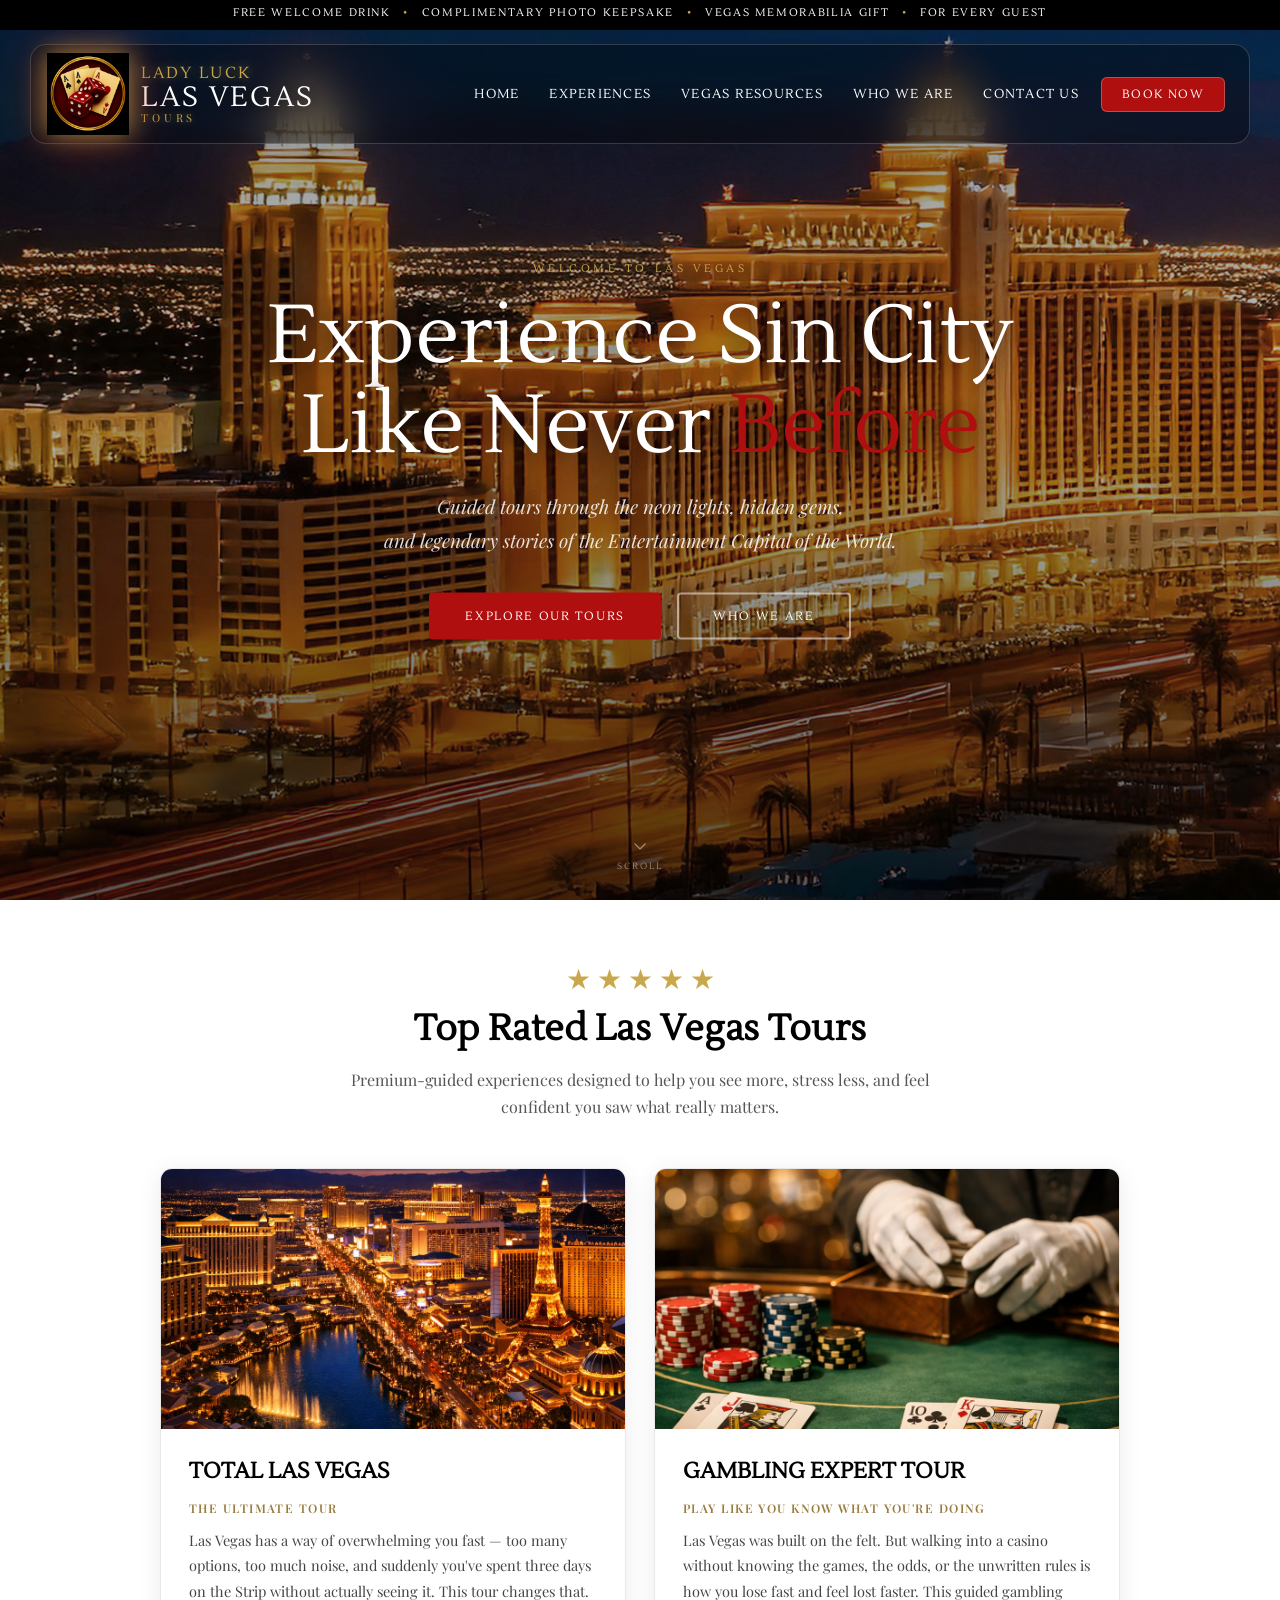
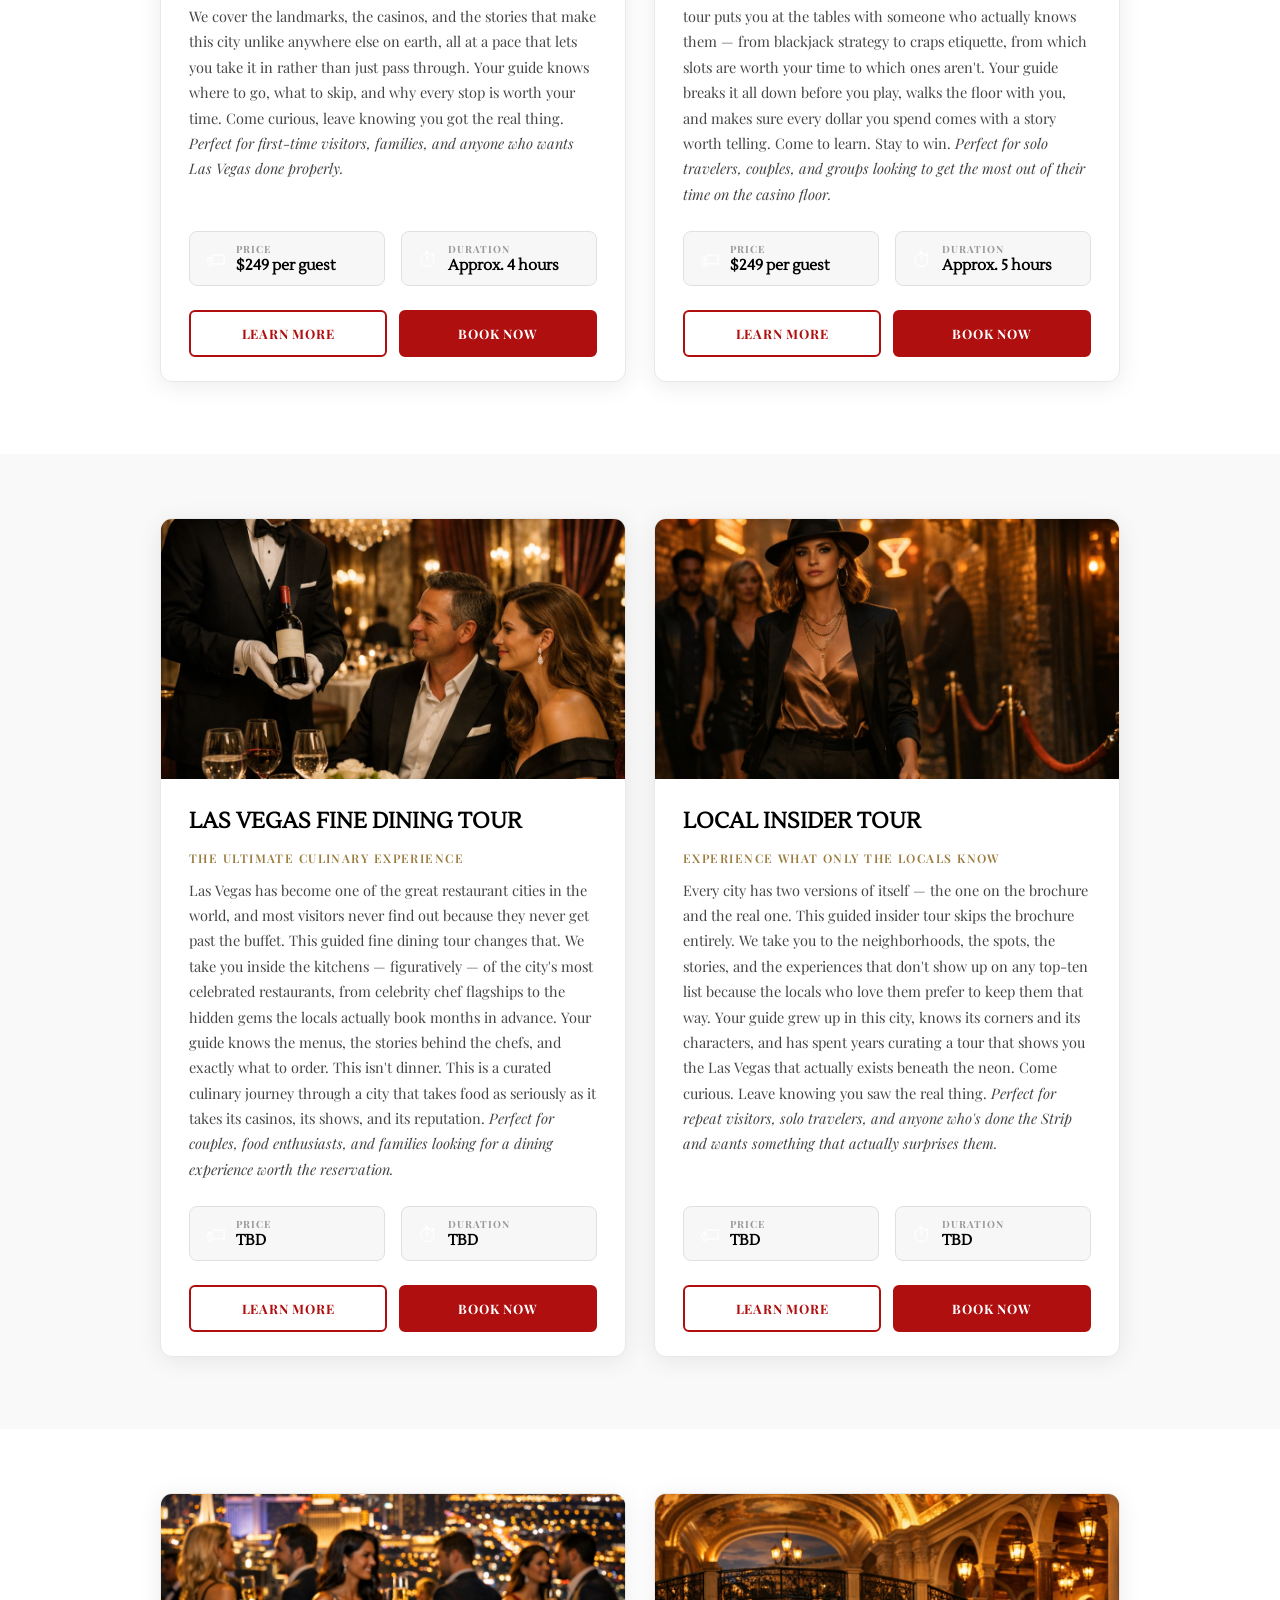
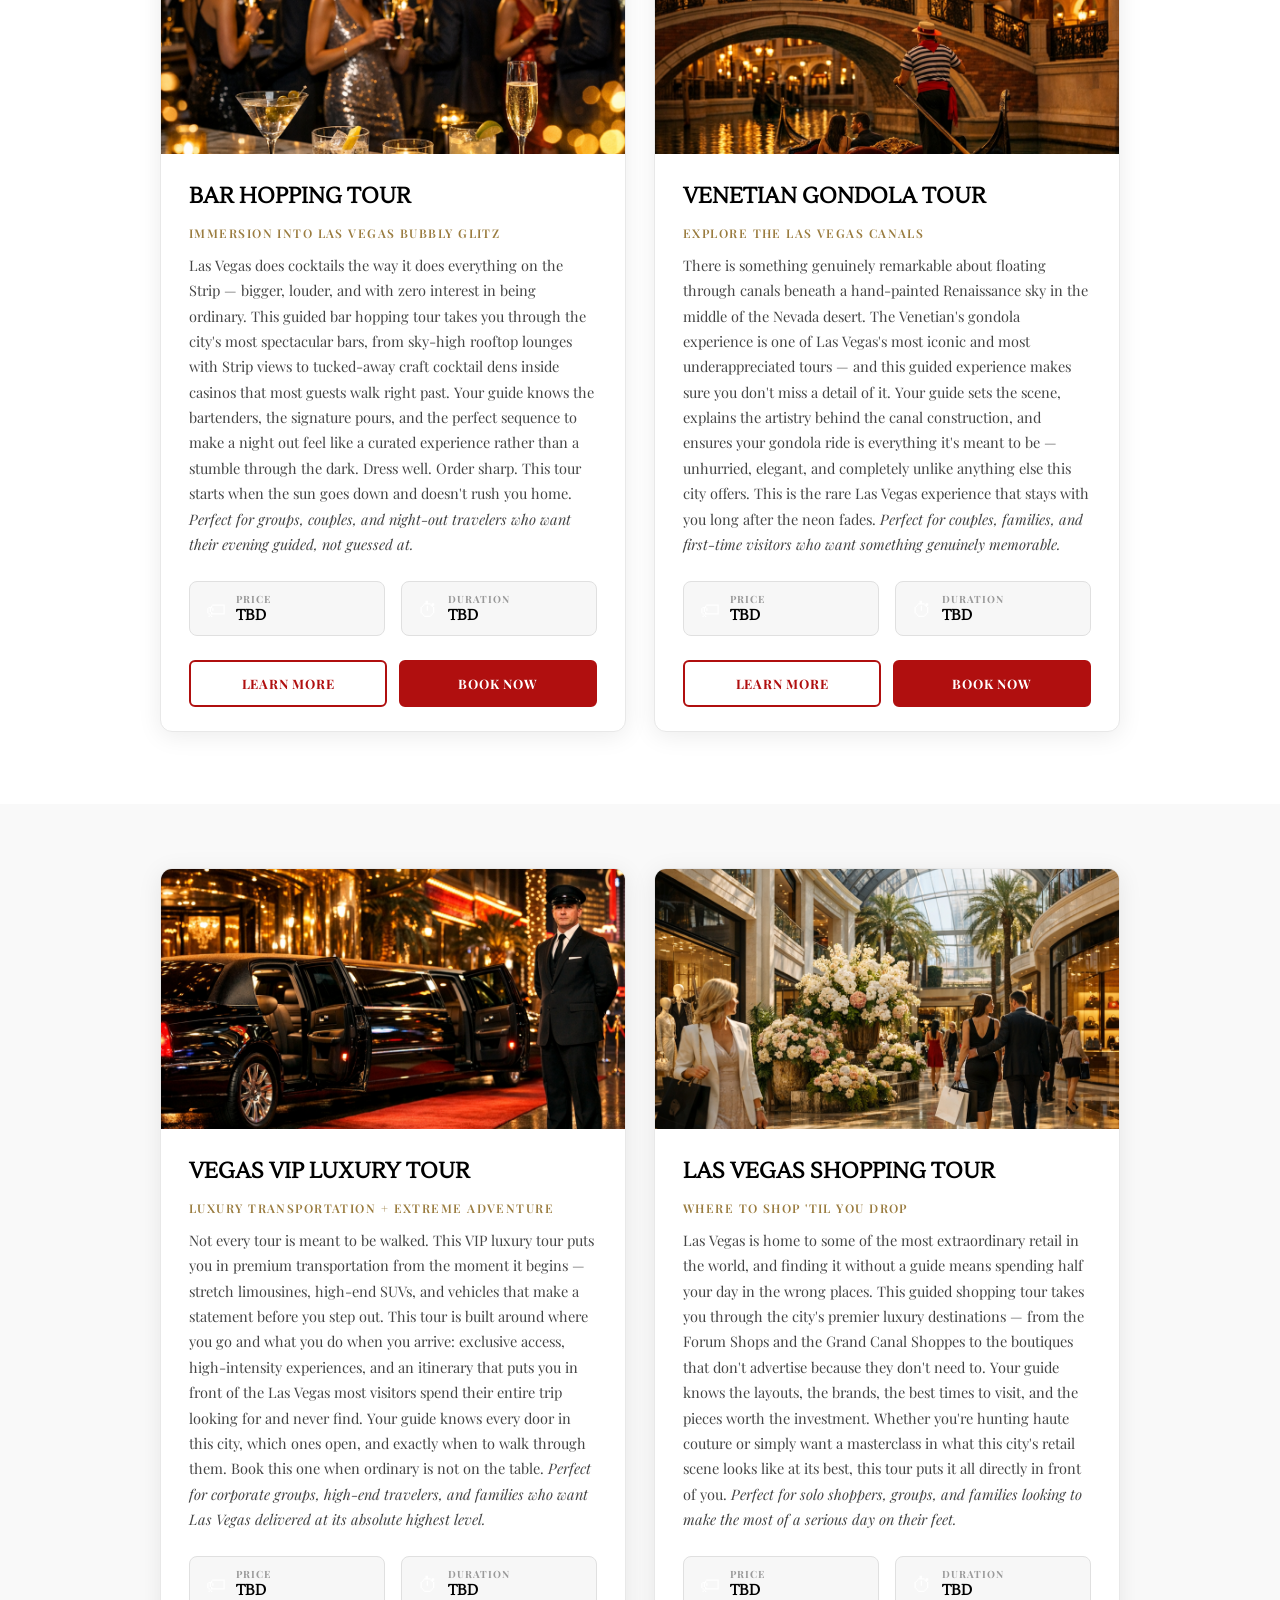
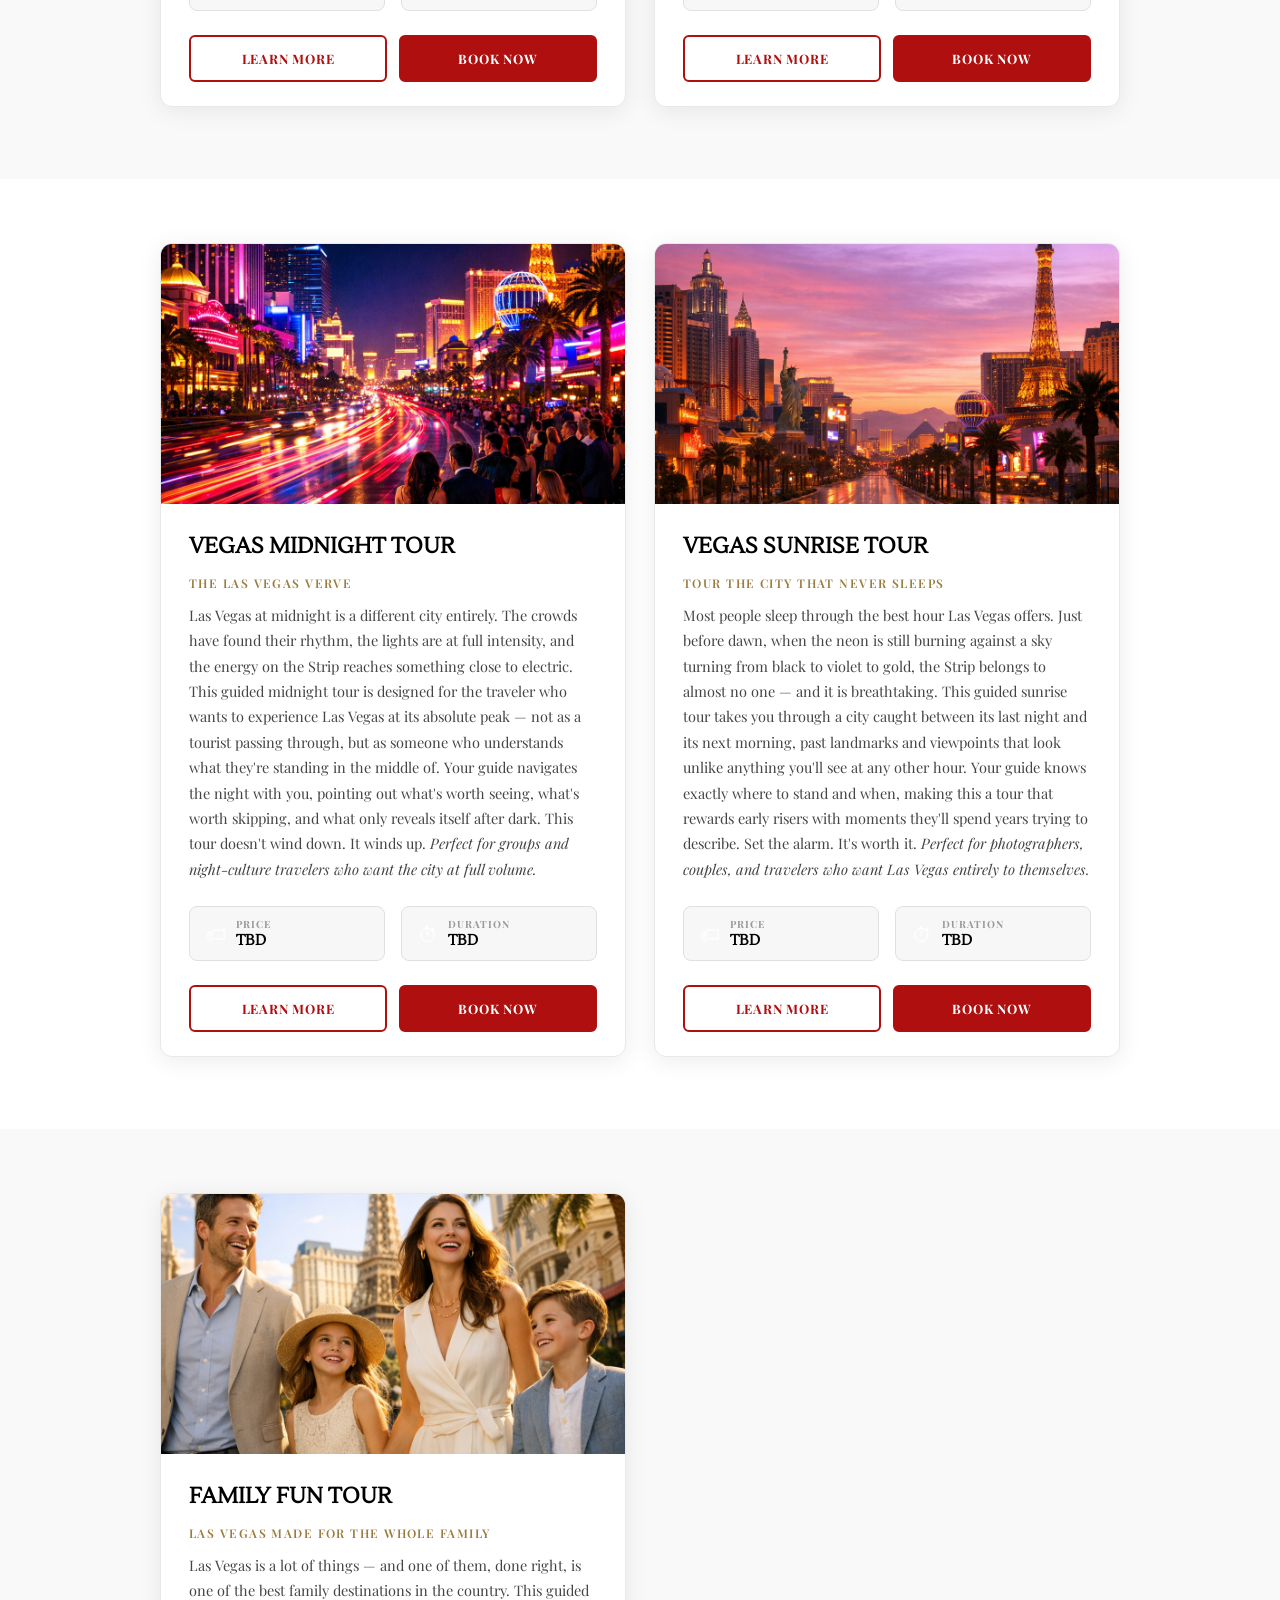
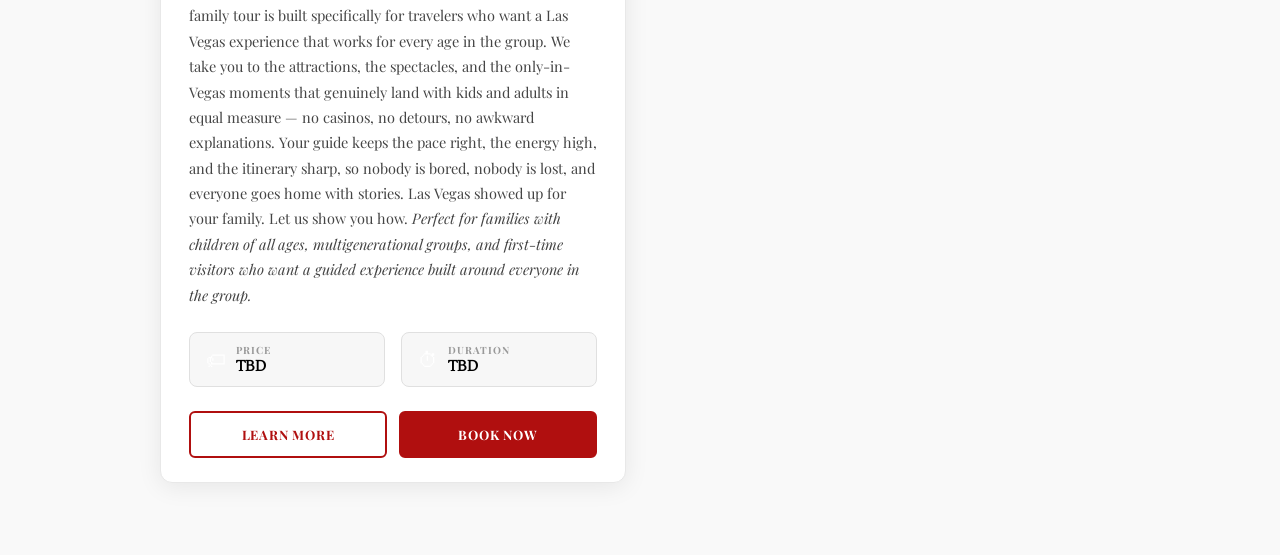
==== commit fce8cadd: "Full responsive redesign — all 5 breakpoints (mobile portrait/landscape, tablet portrait/landscape, " ====
--- a/index.html
+++ b/index.html
@@ -86,6 +86,23 @@
 
     navToggle.addEventListener('click', () => {
       navMenu.classList.toggle('open');
+      navToggle.classList.toggle('active');
+    });
+
+    // Close menu when a link is clicked
+    navMenu.querySelectorAll('a').forEach(link => {
+      link.addEventListener('click', () => {
+        navMenu.classList.remove('open');
+        navToggle.classList.remove('active');
+      });
+    });
+
+    // Close menu on outside click
+    document.addEventListener('click', (e) => {
+      if (!navbar.contains(e.target)) {
+        navMenu.classList.remove('open');
+        navToggle.classList.remove('active');
+      }
     });
   </script>
 
--- a/styles.css
+++ b/styles.css
@@ -1,5 +1,7 @@
 /* ============================================================
    LADY LUCK LAS VEGAS TOURS — LV Landing Page 1
+   Full Responsive: Mobile Portrait | Mobile Landscape |
+   Tablet Portrait | Tablet Landscape | Laptop | Desktop
    ============================================================ */
 
 @import url('https://fonts.googleapis.com/css2?family=Playfair+Display:ital,wght@0,400;0,600;0,700;1,400&family=Lustria&display=swap');
@@ -11,15 +13,21 @@
   --gold:         #C9A84C;
   --font-body:    'Playfair Display', serif;
   --font-head:    'Lustria', serif;
+  --announce-h:   30px;
+  --navbar-h:     100px;
 }
 
 *, *::before, *::after { box-sizing: border-box; margin: 0; padding: 0; }
 html { scroll-behavior: smooth; }
-body { font-family: var(--font-body); background: var(--black); color: var(--white); overflow-x: hidden; }
+body {
+  font-family: var(--font-body);
+  background: var(--black);
+  color: var(--white);
+  overflow-x: hidden;
+}
 
 /* ============================================================
    ANNOUNCEMENT BAR
-   Full-width, solid black, thin, centered white text
    ============================================================ */
 .announcement-bar {
   width: 100%;
@@ -31,6 +39,7 @@
   left: 0;
   right: 0;
   z-index: 1100;
+  height: var(--announce-h);
 }
 .announcement-bar p {
   font-family: var(--font-head);
@@ -39,30 +48,30 @@
   text-transform: uppercase;
   color: var(--white);
   line-height: 1;
+  white-space: nowrap;
+  overflow: hidden;
+  text-overflow: ellipsis;
 }
 .announcement-bar .sep { color: var(--gold); margin: 0 8px; }
 
 /* ============================================================
-   HERO — full viewport, holds the floating nav inside it
+   HERO — full viewport
    ============================================================ */
 .hero {
   position: relative;
   width: 100%;
-  height: 650px;
+  height: 100svh;
+  min-height: 580px;
   overflow: hidden;
   display: flex;
   flex-direction: column;
   align-items: center;
 }
 
-/* Background */
 .hero-bg {
   position: absolute;
   inset: 0;
   z-index: 0;
-}
-.hero-bg video {
-  width: 100%; height: 100%; object-fit: cover;
 }
 .hero-img {
   position: absolute;
@@ -73,7 +82,6 @@
   object-position: center center;
 }
 
-/* Dark overlay */
 .hero-overlay {
   position: absolute;
   inset: 0;
@@ -87,14 +95,11 @@
 }
 
 /* ============================================================
-   FLOATING NAV BAR
-   - Positioned near top of hero, with margin on all sides
-   - Glassmorphism pill shape with rounded corners
-   - Does NOT touch left, right, or top edges
+   NAVBAR — floating glassmorphism pill
    ============================================================ */
 .navbar {
   position: fixed;
-  top: calc(36px + 14px);
+  top: calc(var(--announce-h) + 14px);
   left: 0;
   right: 0;
   z-index: 1000;
@@ -102,31 +107,29 @@
   max-width: 1280px;
   margin: 0 auto;
 
-  /* Glassmorphism */
   background: rgba(0, 0, 0, 0.35);
   backdrop-filter: blur(20px);
   -webkit-backdrop-filter: blur(20px);
   border: 1px solid rgba(255, 255, 255, 0.18);
   border-radius: 16px;
 
-  /* Layout */
   display: flex;
   align-items: center;
   justify-content: space-between;
   padding: 0 32px 0 20px;
-  height: 100px;
+  height: var(--navbar-h);
 
   transition: background 0.3s ease, box-shadow 0.3s ease;
 }
 
 .navbar.scrolled {
-  background: rgba(0, 0, 0, 0.65);
+  background: rgba(0, 0, 0, 0.72);
   backdrop-filter: blur(28px);
   -webkit-backdrop-filter: blur(28px);
   box-shadow: 0 8px 32px rgba(0,0,0,0.45);
 }
 
-/* --- Logo --- */
+/* Logo */
 .navbar-logo {
   display: flex;
   align-items: center;
@@ -171,7 +174,7 @@
   text-shadow: 0 0 10px rgba(201,168,76,0.6);
 }
 
-/* --- Menu items --- */
+/* Menu */
 .navbar-menu {
   display: flex;
   align-items: center;
@@ -190,11 +193,8 @@
   white-space: nowrap;
   transition: color 0.2s ease;
 }
-.navbar-menu li a:hover {
-  color: var(--gold);
-}
-
-/* Book Now */
+.navbar-menu li a:hover { color: var(--gold); }
+
 .navbar-cta {
   font-family: var(--font-head) !important;
   font-size: 11.5px !important;
@@ -207,16 +207,16 @@
   margin-left: 6px;
   transition: background 0.2s ease !important;
 }
-.navbar-cta:hover {
-  background: #8a0b0b !important;
-}
-
-/* --- Mobile hamburger --- */
+.navbar-cta:hover { background: #8a0b0b !important; }
+
+/* Hamburger */
 .navbar-toggle {
   display: none;
   flex-direction: column;
   cursor: pointer;
   gap: 5px;
+  padding: 8px;
+  z-index: 10;
 }
 .navbar-toggle span {
   display: block;
@@ -224,10 +224,15 @@
   height: 2px;
   background: var(--white);
   border-radius: 2px;
-}
-
-/* ============================================================
-   HERO CONTENT — centered in the hero below the nav
+  transition: transform 0.3s ease, opacity 0.3s ease;
+}
+/* Animated X when open */
+.navbar-toggle.active span:nth-child(1) { transform: translateY(7px) rotate(45deg); }
+.navbar-toggle.active span:nth-child(2) { opacity: 0; }
+.navbar-toggle.active span:nth-child(3) { transform: translateY(-7px) rotate(-45deg); }
+
+/* ============================================================
+   HERO CONTENT
    ============================================================ */
 .hero-content {
   position: absolute;
@@ -251,7 +256,7 @@
 }
 .hero-title {
   font-family: var(--font-head);
-  font-size: clamp(40px, 6.5vw, 82px);
+  font-size: clamp(38px, 6.5vw, 82px);
   font-weight: 400;
   color: var(--white);
   line-height: 1.1;
@@ -262,7 +267,7 @@
 .hero-subtitle {
   font-family: var(--font-body);
   font-size: clamp(14px, 1.8vw, 19px);
-  color: rgba(255,255,255,0.8);
+  color: rgba(255,255,255,0.85);
   margin-bottom: 36px;
   line-height: 1.75;
   font-style: italic;
@@ -330,36 +335,30 @@
   50%       { transform: translateX(-50%) translateY(7px); }
 }
 
-/* =============================================
-   TOURS FEATURED SECTION
-   ============================================= */
+/* ============================================================
+   TOURS SECTION
+   ============================================================ */
 .tours-section {
   background: #ffffff;
   padding: 72px 100px 80px;
 }
-
-.tours-section-alt {
-  background: #f9f9f9;
-}
+.tours-section-alt { background: #f9f9f9; }
 
 .tours-section-header {
   text-align: center;
   margin-bottom: 48px;
 }
-
 .tours-stars {
   display: flex;
   justify-content: center;
   gap: 6px;
   margin-bottom: 14px;
 }
-
 .tours-stars span {
   font-size: 28px;
   color: var(--gold);
   line-height: 1;
 }
-
 .tours-section-title {
   font-family: var(--font-head);
   font-size: 36px;
@@ -367,7 +366,6 @@
   margin: 0 0 14px;
   letter-spacing: 0.01em;
 }
-
 .tours-section-subtitle {
   font-family: var(--font-body);
   font-size: 16px;
@@ -377,7 +375,7 @@
   line-height: 1.7;
 }
 
-/* --- Grid --- */
+/* Grid */
 .tours-grid {
   display: grid;
   grid-template-columns: 1fr 1fr;
@@ -386,7 +384,7 @@
   margin: 0 auto;
 }
 
-/* --- Card --- */
+/* Card */
 .tour-card {
   background: #ffffff;
   border: 1px solid #e8e8e8;
@@ -397,19 +395,17 @@
   flex-direction: column;
   transition: box-shadow 0.3s ease, transform 0.3s ease;
 }
-
 .tour-card:hover {
   box-shadow: 0 8px 40px rgba(0,0,0,0.14);
   transform: translateY(-4px);
 }
 
-/* --- Card Image --- */
+/* Card Image */
 .tour-card-img-wrap {
   width: 100%;
   height: 260px;
   overflow: hidden;
 }
-
 .tour-card-img {
   width: 100%;
   height: 100%;
@@ -417,19 +413,15 @@
   display: block;
   transition: transform 0.4s ease;
 }
-
-.tour-card:hover .tour-card-img {
-  transform: scale(1.04);
-}
-
-/* --- Card Body --- */
+.tour-card:hover .tour-card-img { transform: scale(1.04); }
+
+/* Card Body */
 .tour-card-body {
   padding: 28px 28px 24px;
   display: flex;
   flex-direction: column;
   flex: 1;
 }
-
 .tour-card-title {
   font-family: var(--font-head);
   font-size: 22px;
@@ -437,7 +429,6 @@
   margin: 0 0 14px;
   line-height: 1.3;
 }
-
 .tour-card-desc {
   font-family: var(--font-body);
   font-size: 14.5px;
@@ -447,13 +438,13 @@
   flex: 1;
 }
 
-/* --- Meta badges --- */
+/* Meta badges */
 .tour-card-meta {
   display: flex;
   gap: 16px;
   margin-bottom: 24px;
-}
-
+  flex-wrap: wrap;
+}
 .tour-meta-badge {
   display: flex;
   align-items: center;
@@ -463,18 +454,10 @@
   border-radius: 8px;
   padding: 10px 16px;
   flex: 1;
-}
-
-.meta-icon {
-  font-size: 20px;
-  line-height: 1;
-}
-
-.tour-meta-badge div {
-  display: flex;
-  flex-direction: column;
-}
-
+  min-width: 130px;
+}
+.meta-icon { font-size: 20px; line-height: 1; }
+.tour-meta-badge div { display: flex; flex-direction: column; }
 .meta-label {
   font-family: var(--font-body);
   font-size: 10px;
@@ -483,7 +466,6 @@
   color: #999;
   text-transform: uppercase;
 }
-
 .meta-value {
   font-family: var(--font-head);
   font-size: 15px;
@@ -491,12 +473,11 @@
   font-weight: 600;
 }
 
-/* --- Card Buttons --- */
+/* Card Buttons */
 .tour-card-buttons {
   display: flex;
   gap: 12px;
 }
-
 .tour-btn-outline {
   flex: 1;
   text-align: center;
@@ -512,12 +493,9 @@
   text-transform: uppercase;
   text-decoration: none;
   transition: background 0.2s ease, color 0.2s ease;
-}
-
-.tour-btn-outline:hover {
-  background: var(--accent-red);
-  color: var(--white);
-}
+  white-space: nowrap;
+}
+.tour-btn-outline:hover { background: var(--accent-red); color: var(--white); }
 
 .tour-btn-solid {
   flex: 1;
@@ -534,107 +512,338 @@
   text-transform: uppercase;
   text-decoration: none;
   transition: background 0.2s ease, opacity 0.2s ease;
-}
-
-.tour-btn-solid:hover {
-  opacity: 0.88;
-}
-
-/* ============================================================
-   RESPONSIVE
-   ============================================================ */
-@media (max-width: 860px) {
+  white-space: nowrap;
+}
+.tour-btn-solid:hover { opacity: 0.88; }
+
+
+/* ============================================================
+   RESPONSIVE BREAKPOINTS
+   ============================================================
+
+   1. Desktop / Large       → > 1280px  (base styles above)
+   2. Laptop                → 1025px – 1280px
+   3. Tablet Landscape      → 769px  – 1024px
+   4. Tablet Portrait       → 600px  – 768px
+   5. Mobile Landscape      → 480px  – 599px  + orientation:landscape
+   6. Mobile Portrait       → ≤ 479px
+
+   ============================================================ */
+
+
+/* ============================================================
+   2. LAPTOP  (1025px – 1280px)
+   ============================================================ */
+@media (max-width: 1280px) {
   .navbar {
-    width: calc(100% - 32px);
+    width: calc(100% - 60px);
+    padding: 0 24px 0 16px;
+  }
+  .tours-section { padding: 64px 60px 72px; }
+  .tours-grid { max-width: 960px; gap: 28px; }
+  .navbar-logo-text .logo-line2 { font-size: 28px; }
+}
+
+@media (max-width: 1100px) {
+  .navbar-menu li a { font-size: 11.5px; padding: 10px 10px; }
+  .tours-section { padding: 60px 40px 68px; }
+}
+
+
+/* ============================================================
+   3. TABLET LANDSCAPE  (769px – 1024px)
+   ============================================================ */
+@media (max-width: 1024px) {
+  :root {
+    --navbar-h: 80px;
+  }
+
+  .navbar {
+    width: calc(100% - 40px);
+    padding: 0 20px 0 14px;
+    height: var(--navbar-h);
+  }
+  .navbar-logo img { height: 64px; width: 64px; }
+  .navbar-logo-text .logo-line1 { font-size: 13px; }
+  .navbar-logo-text .logo-line2 { font-size: 24px; }
+  .navbar-logo-text .logo-line3 { font-size: 10px; }
+  .navbar-menu li a { font-size: 11px; padding: 8px 9px; }
+  .navbar-cta { padding: 8px 14px !important; font-size: 10.5px !important; }
+
+  .hero { min-height: 520px; }
+  .hero-title { font-size: clamp(34px, 5.5vw, 58px); }
+
+  .tours-section { padding: 56px 32px 64px; }
+  .tours-grid {
+    grid-template-columns: 1fr 1fr;
+    gap: 24px;
+    max-width: 100%;
+  }
+  .tour-card-img-wrap { height: 220px; }
+  .tour-card-body { padding: 22px 22px 20px; }
+  .tour-card-title { font-size: 19px; }
+  .tour-card-desc { font-size: 13.5px; }
+}
+
+
+/* ============================================================
+   4. TABLET PORTRAIT  (600px – 768px)
+   ============================================================ */
+@media (max-width: 768px) {
+  :root {
+    --announce-h: 26px;
+    --navbar-h: 68px;
+  }
+
+  /* Announcement bar — shorter text on small screens */
+  .announcement-bar p { font-size: 9.5px; letter-spacing: 0.1em; }
+  .announcement-bar .sep { margin: 0 5px; }
+
+  /* Navbar — hamburger menu */
+  .navbar {
+    width: calc(100% - 24px);
     padding: 0 16px;
-    height: 70px;
-  }
+    height: var(--navbar-h);
+    border-radius: 12px;
+  }
+  .navbar-logo img { height: 54px; width: 54px; }
+  .navbar-logo { gap: 8px; }
+  .navbar-logo-text .logo-line1 { font-size: 11px; }
+  .navbar-logo-text .logo-line2 { font-size: 20px; }
+  .navbar-logo-text .logo-line3 { font-size: 9px; letter-spacing: 0.25em; }
+
   .navbar-menu {
     display: none;
-    position: absolute;
-    top: calc(70px + 8px);
-    left: 0;
-    right: 0;
-    background: rgba(0,0,0,0.92);
-    backdrop-filter: blur(20px);
-    border-radius: 12px;
+    position: fixed;
+    top: calc(var(--announce-h) + var(--navbar-h) + 20px);
+    left: 12px;
+    right: 12px;
+    background: rgba(0,0,0,0.95);
+    backdrop-filter: blur(24px);
+    -webkit-backdrop-filter: blur(24px);
+    border-radius: 14px;
     flex-direction: column;
     gap: 0;
-    padding: 10px 0;
-    border: 1px solid rgba(255,255,255,0.12);
+    padding: 12px 0 16px;
+    border: 1px solid rgba(255,255,255,0.14);
+    box-shadow: 0 16px 48px rgba(0,0,0,0.6);
   }
   .navbar-menu.open { display: flex; }
   .navbar-menu li { width: 100%; text-align: center; }
-  .navbar-menu li a { padding: 13px 24px; }
+  .navbar-menu li a {
+    padding: 14px 28px;
+    font-size: 13px;
+    border-bottom: 1px solid rgba(255,255,255,0.06);
+  }
+  .navbar-menu li:last-child a { border-bottom: none; }
+  .navbar-cta {
+    margin: 8px 24px 0 !important;
+    border-radius: 8px !important;
+    padding: 12px 28px !important;
+    font-size: 12px !important;
+    display: block;
+  }
   .navbar-toggle { display: flex; }
-}
-
-@media (max-width: 768px) {
-  .tours-section {
-    padding: 48px 20px 56px;
-  }
+
+  /* Hero */
+  .hero { height: 100svh; min-height: 500px; }
+  .hero-img { object-position: center 35%; }
+  .hero-content { padding: 0 20px; }
+  .hero-title { font-size: clamp(30px, 7.5vw, 48px); }
+  .hero-subtitle { font-size: 15px; line-height: 1.65; }
+  .hero-eyebrow { font-size: 10px; letter-spacing: 0.25em; }
+  .btn-primary, .btn-secondary { padding: 13px 28px; font-size: 11.5px; }
+
+  /* Tours */
+  .tours-section { padding: 48px 20px 56px; }
+  .tours-section-title { font-size: 28px; }
+  .tours-section-subtitle { font-size: 15px; }
+  .tours-stars span { font-size: 24px; }
   .tours-grid {
     grid-template-columns: 1fr;
     gap: 24px;
-  }
-  .tours-section-title {
-    font-size: 28px;
-  }
-  .tour-card-img-wrap {
-    height: 220px;
-  }
-}
-
-/* --- Tablet Portrait (768px) --- */
-@media (max-width: 768px) {
+    max-width: 560px;
+    margin: 0 auto;
+  }
+  .tour-card-img-wrap { height: 240px; }
+  .tour-card-body { padding: 22px 20px 20px; }
+  .tour-card-title { font-size: 20px; }
+  .tour-card-desc { font-size: 14px; }
+  .tour-card-meta { gap: 12px; }
+  .tour-meta-badge { padding: 9px 14px; }
+  .meta-value { font-size: 14px; }
+}
+
+
+/* ============================================================
+   5. MOBILE LANDSCAPE  (≤ 767px, orientation: landscape)
+   ============================================================ */
+@media (max-width: 767px) and (orientation: landscape) {
+  :root {
+    --announce-h: 24px;
+    --navbar-h: 56px;
+  }
+
+  .announcement-bar { padding: 5px 16px; }
+  .announcement-bar p { font-size: 9px; }
+
+  .navbar { height: var(--navbar-h); border-radius: 10px; }
+  .navbar-logo img { height: 44px; width: 44px; }
+  .navbar-logo-text .logo-line1 { font-size: 10px; }
+  .navbar-logo-text .logo-line2 { font-size: 17px; }
+  .navbar-logo-text .logo-line3 { display: none; }
+  .navbar-menu {
+    top: calc(var(--announce-h) + var(--navbar-h) + 10px);
+    /* Two-column menu in landscape to save vertical space */
+    flex-direction: row;
+    flex-wrap: wrap;
+    justify-content: center;
+    padding: 8px 12px;
+    gap: 0;
+  }
+  .navbar-menu li { width: auto; }
+  .navbar-menu li a { padding: 10px 14px; font-size: 11.5px; border-bottom: none; }
+  .navbar-cta { margin: 4px 8px 0 !important; }
+
+  /* Hero — shorter in landscape */
   .hero {
     height: 100svh;
-    min-height: 480px;
-  }
-  .hero-img {
-    object-position: center 35%;
-  }
+    min-height: 300px;
+  }
+  .hero-content { padding: 0 16px; }
+  .hero-eyebrow { font-size: 9px; margin-bottom: 8px; }
+  .hero-title { font-size: clamp(22px, 5.5vw, 36px); margin-bottom: 10px; }
+  .hero-subtitle { font-size: 13px; margin-bottom: 20px; line-height: 1.55; }
+  .hero-buttons { gap: 10px; }
+  .btn-primary, .btn-secondary { padding: 11px 22px; font-size: 11px; }
+  .hero-scroll { bottom: 14px; }
+
+  /* Tours */
+  .tours-section { padding: 36px 20px 44px; }
+  .tours-grid {
+    grid-template-columns: 1fr 1fr;
+    gap: 18px;
+    max-width: 100%;
+  }
+  .tour-card-img-wrap { height: 180px; }
+  .tour-card-body { padding: 16px 16px 14px; }
+  .tour-card-title { font-size: 16px; margin-bottom: 8px; }
+  .tour-card-desc { font-size: 12.5px; line-height: 1.6; margin-bottom: 14px; }
+  .tour-card-meta { gap: 8px; margin-bottom: 14px; }
+  .tour-meta-badge { padding: 7px 10px; min-width: 0; }
+  .meta-value { font-size: 12px; }
+  .tour-card-buttons { gap: 8px; }
+  .tour-btn-outline, .tour-btn-solid { padding: 10px 12px; font-size: 11px; }
+}
+
+
+/* ============================================================
+   6. MOBILE PORTRAIT  (≤ 479px)
+   ============================================================ */
+@media (max-width: 479px) {
+  :root {
+    --announce-h: 24px;
+    --navbar-h: 60px;
+  }
+
+  /* Announcement — hide separators on very small screens */
+  .announcement-bar { padding: 5px 12px; }
+  .announcement-bar p { font-size: 8.5px; letter-spacing: 0.08em; }
+  .announcement-bar .sep { margin: 0 4px; }
+
+  /* Navbar */
+  .navbar {
+    width: calc(100% - 16px);
+    padding: 0 14px;
+    height: var(--navbar-h);
+    border-radius: 10px;
+    top: calc(var(--announce-h) + 8px);
+  }
+  .navbar-logo img { height: 46px; width: 46px; }
+  .navbar-logo { gap: 7px; }
+  .navbar-logo-text .logo-line1 { font-size: 10px; letter-spacing: 0.1em; }
+  .navbar-logo-text .logo-line2 { font-size: 18px; letter-spacing: 0.06em; }
+  .navbar-logo-text .logo-line3 { font-size: 8px; letter-spacing: 0.2em; }
+  .navbar-menu {
+    top: calc(var(--announce-h) + var(--navbar-h) + 14px);
+    left: 8px;
+    right: 8px;
+    border-radius: 12px;
+    padding: 10px 0 14px;
+  }
+  .navbar-menu li a { padding: 13px 20px; font-size: 12.5px; }
+  .navbar-cta { margin: 8px 16px 0 !important; }
+
+  /* Hero */
+  .hero { height: 100svh; min-height: 480px; }
+  .hero-img { object-position: center 30%; }
+  .hero-content { padding: 0 16px; }
+  .hero-eyebrow { font-size: 9px; letter-spacing: 0.22em; margin-bottom: 10px; }
   .hero-title {
-    font-size: clamp(32px, 8vw, 52px);
+    font-size: clamp(26px, 9vw, 40px);
+    margin-bottom: 14px;
+    line-height: 1.15;
   }
   .hero-subtitle {
-    font-size: 15px;
-  }
-}
-
-/* --- Mobile Landscape --- */
-@media (max-width: 768px) and (orientation: landscape) {
-  .hero {
-    height: 100svh;
-    min-height: 320px;
-  }
-  .hero-title {
-    font-size: clamp(24px, 6vw, 40px);
-  }
-  .hero-content {
-    padding-top: 60px;
-  }
-}
-
-/* --- Mobile Portrait --- */
-@media (max-width: 480px) {
-  .hero {
-    height: 100svh;
-    min-height: 480px;
-  }
-  .hero-img {
-    object-position: center 30%;
-  }
-  .hero-title {
-    font-size: clamp(28px, 9vw, 44px);
-  }
-  .hero-subtitle {
-    font-size: 14px;
-    padding: 0 10px;
-  }
+    font-size: 13.5px;
+    line-height: 1.65;
+    margin-bottom: 28px;
+    padding: 0 4px;
+  }
+  /* Subtitle line breaks — stack on mobile */
+  .hero-subtitle br { display: none; }
   .hero-buttons {
     flex-direction: column;
     align-items: center;
     gap: 12px;
   }
+  .btn-primary, .btn-secondary {
+    width: 100%;
+    max-width: 280px;
+    padding: 14px 20px;
+    font-size: 11.5px;
+    text-align: center;
+  }
+  .hero-scroll { bottom: 20px; }
+
+  /* Tours */
+  .tours-section { padding: 40px 16px 48px; }
+  .tours-section-title { font-size: 24px; line-height: 1.25; }
+  .tours-section-subtitle { font-size: 14px; line-height: 1.65; }
+  .tours-stars span { font-size: 22px; }
+  .tours-section-header { margin-bottom: 32px; }
+  .tours-grid {
+    grid-template-columns: 1fr;
+    gap: 20px;
+    max-width: 100%;
+  }
+  .tour-card { border-radius: 10px; }
+  .tour-card-img-wrap { height: 200px; }
+  .tour-card-body { padding: 18px 16px 16px; }
+  .tour-card-title { font-size: 18px; margin-bottom: 8px; }
+  .tour-card-desc { font-size: 13.5px; line-height: 1.7; margin-bottom: 18px; }
+  .tour-card-meta {
+    flex-direction: column;
+    gap: 10px;
+    margin-bottom: 18px;
+  }
+  .tour-meta-badge { min-width: 0; width: 100%; }
+  .meta-value { font-size: 14px; }
+  .tour-card-buttons { flex-direction: column; gap: 10px; }
+  .tour-btn-outline, .tour-btn-solid {
+    width: 100%;
+    padding: 14px 20px;
+    font-size: 12.5px;
+  }
+}
+
+/* ============================================================
+   VERY SMALL PHONES  (≤ 360px)
+   ============================================================ */
+@media (max-width: 360px) {
+  .navbar-logo-text .logo-line2 { font-size: 16px; }
+  .navbar-logo img { height: 40px; width: 40px; }
+  .hero-title { font-size: clamp(22px, 8.5vw, 32px); }
+  .tours-section { padding: 32px 12px 40px; }
+  .tour-card-body { padding: 14px 12px 14px; }
 }
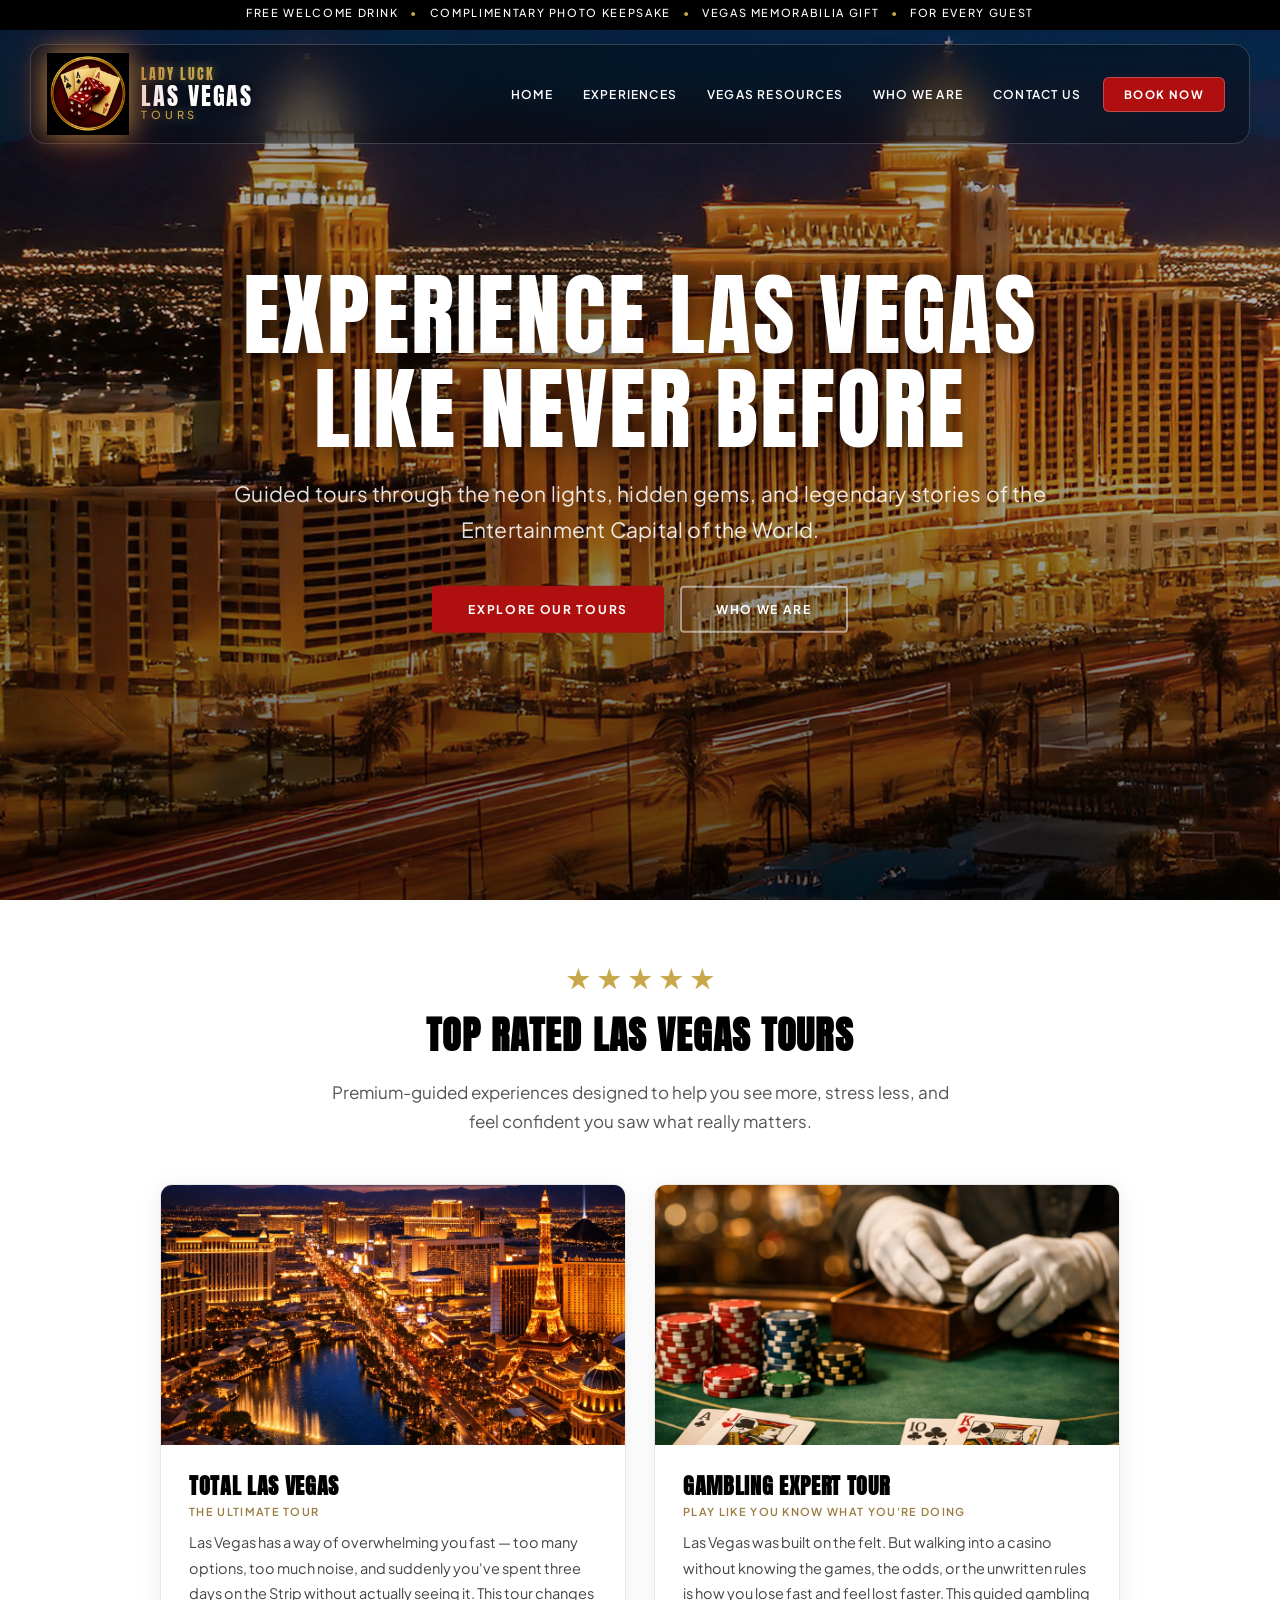
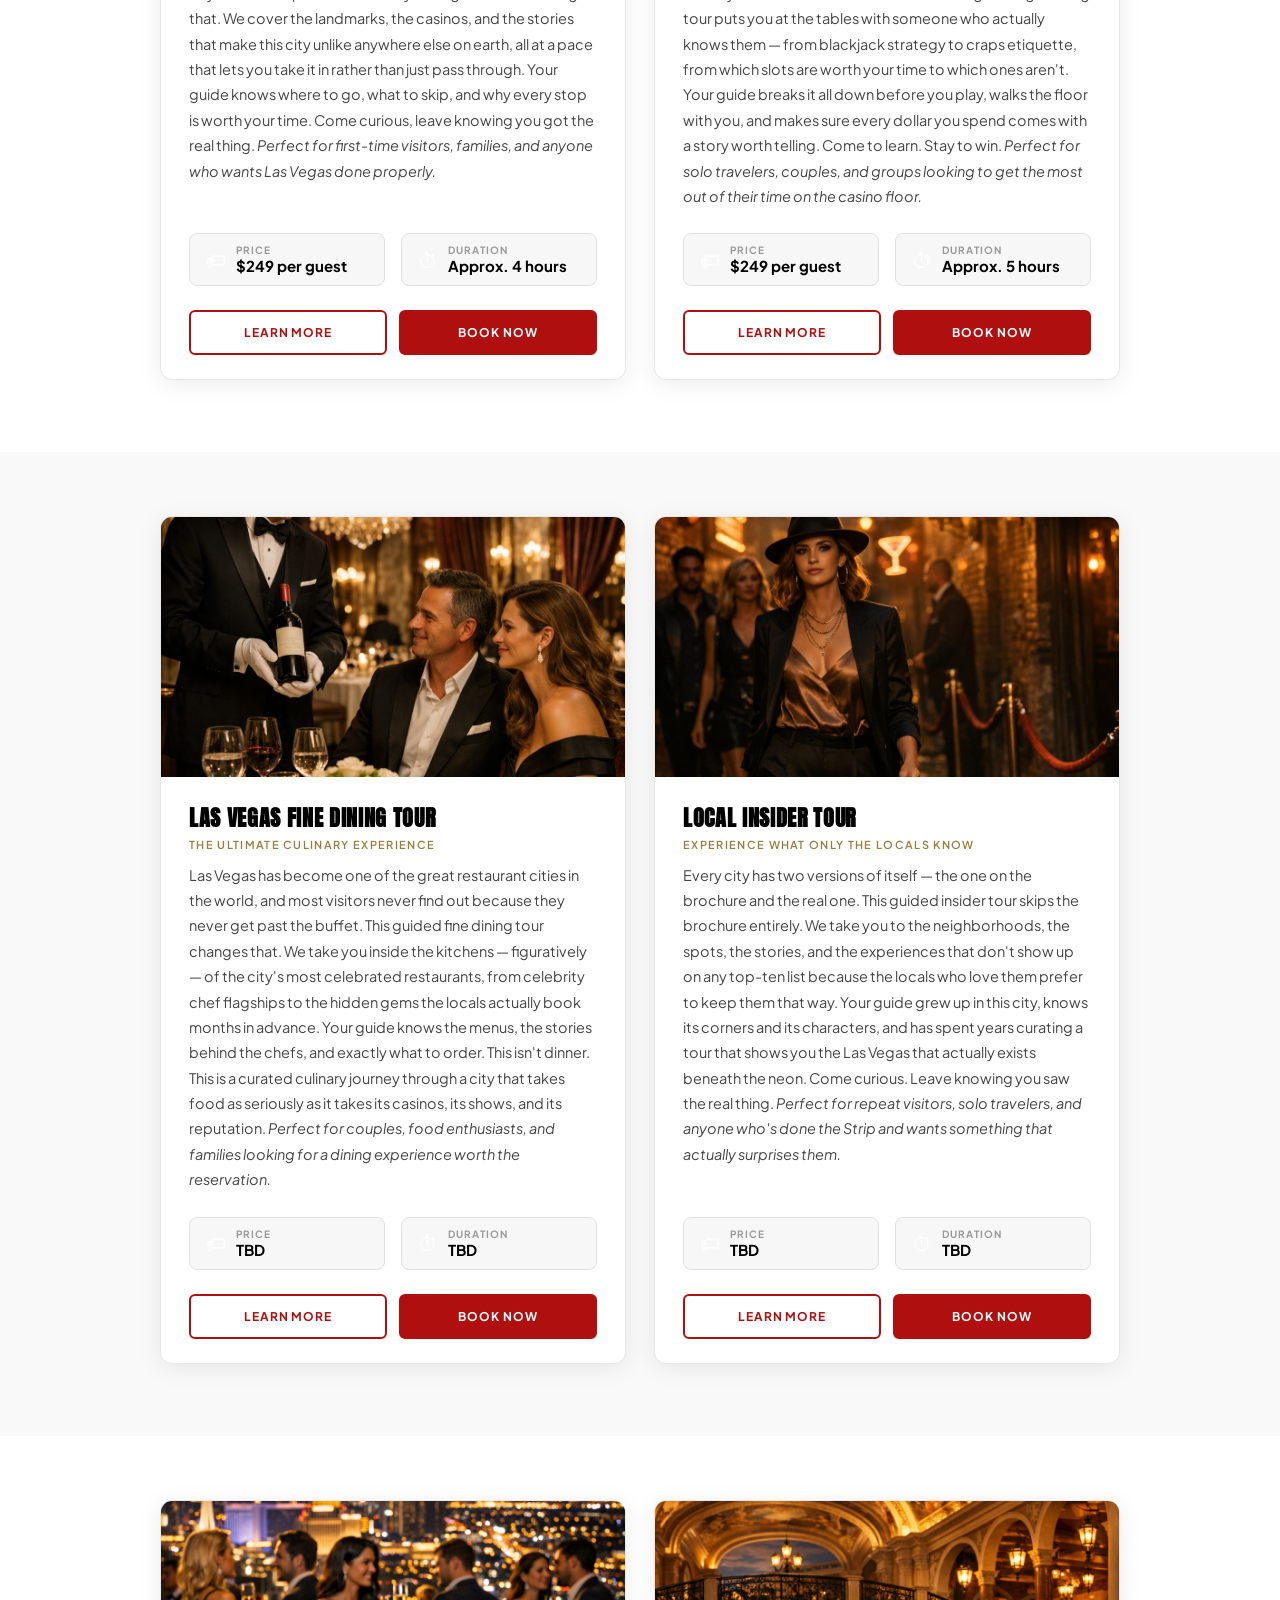
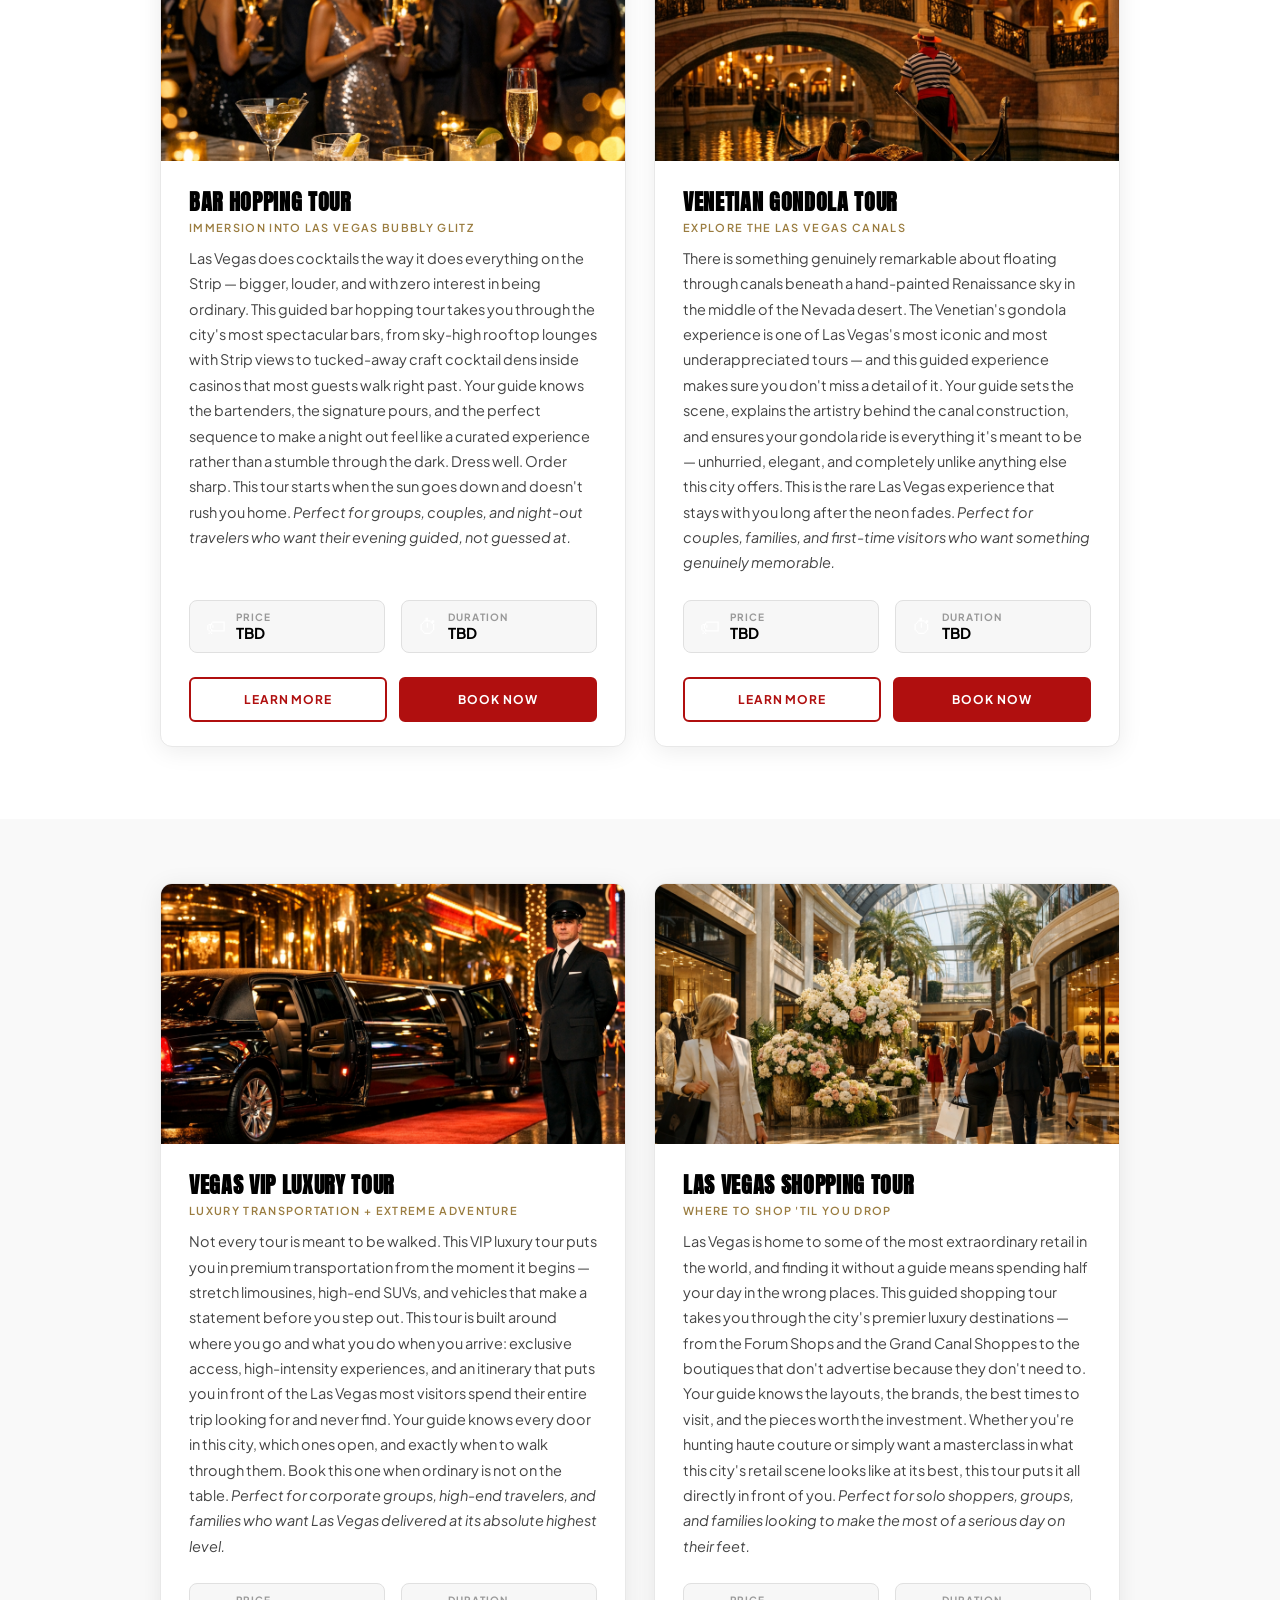
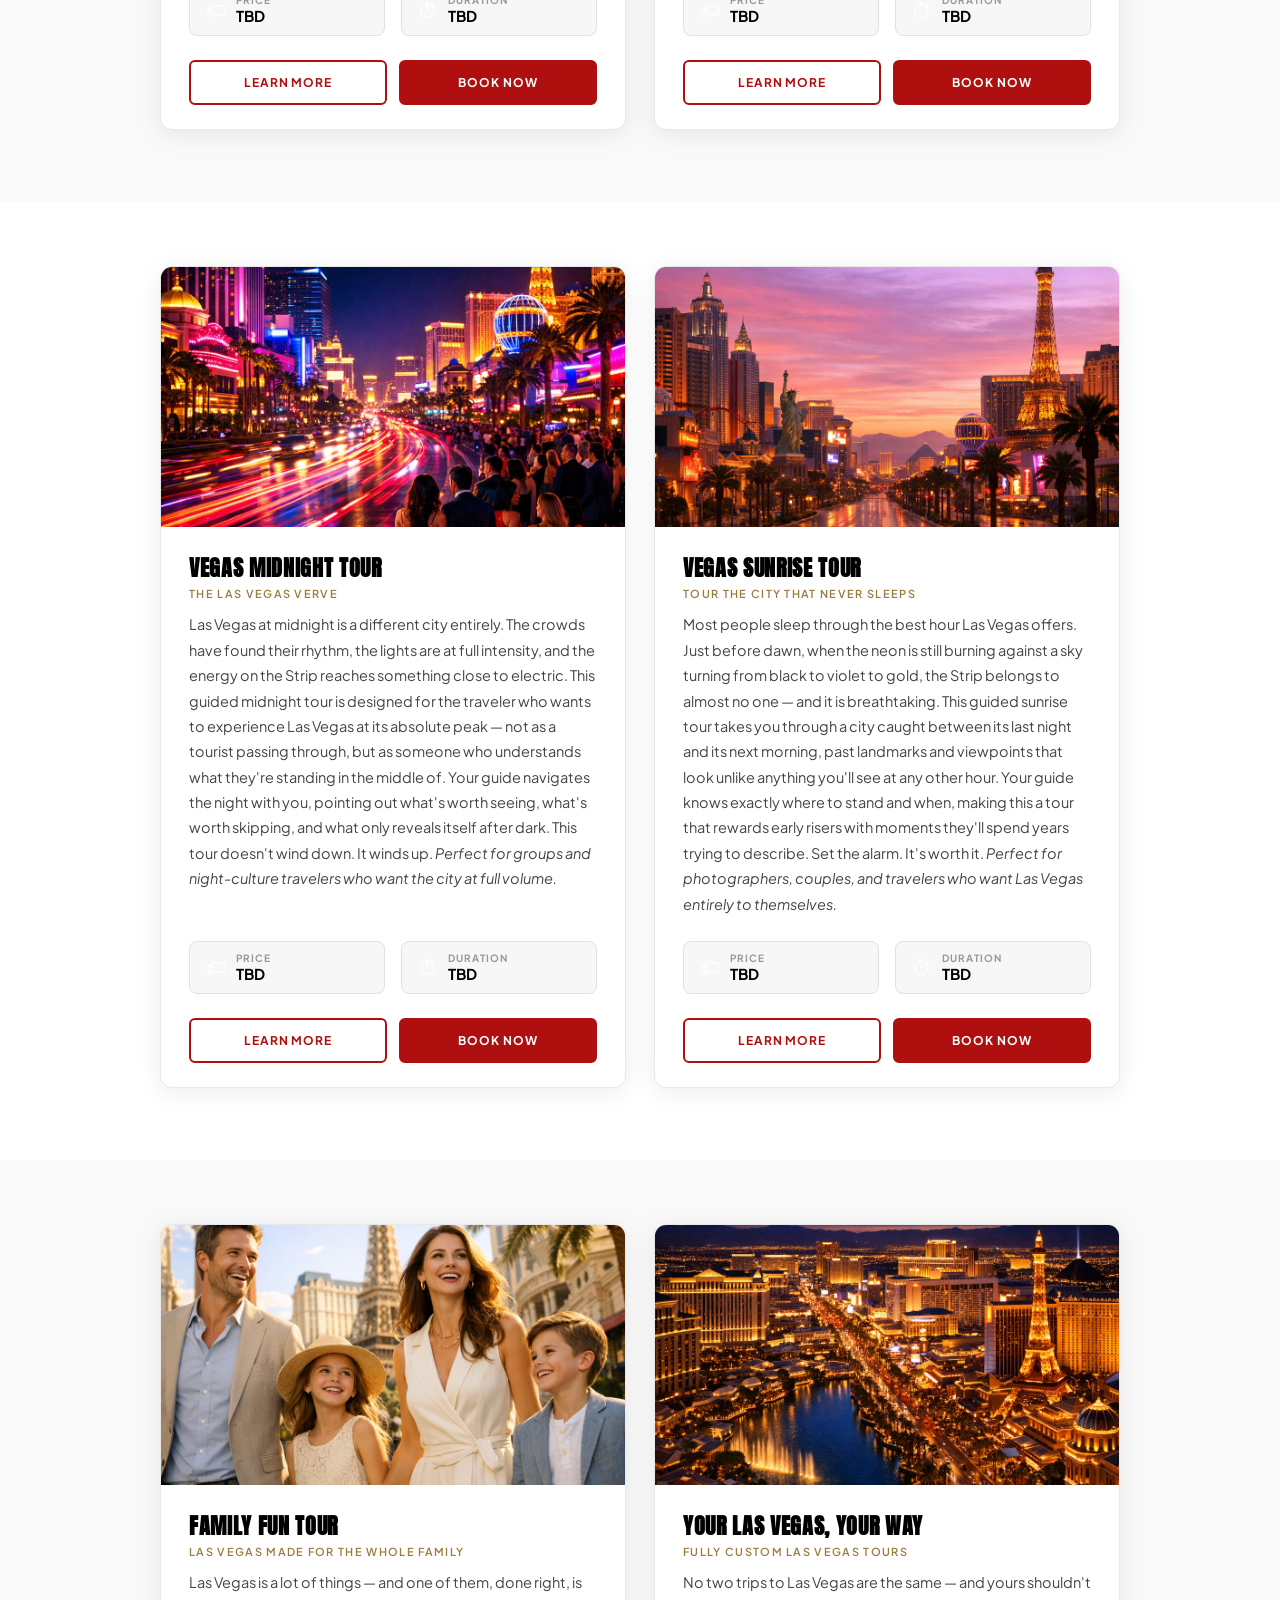
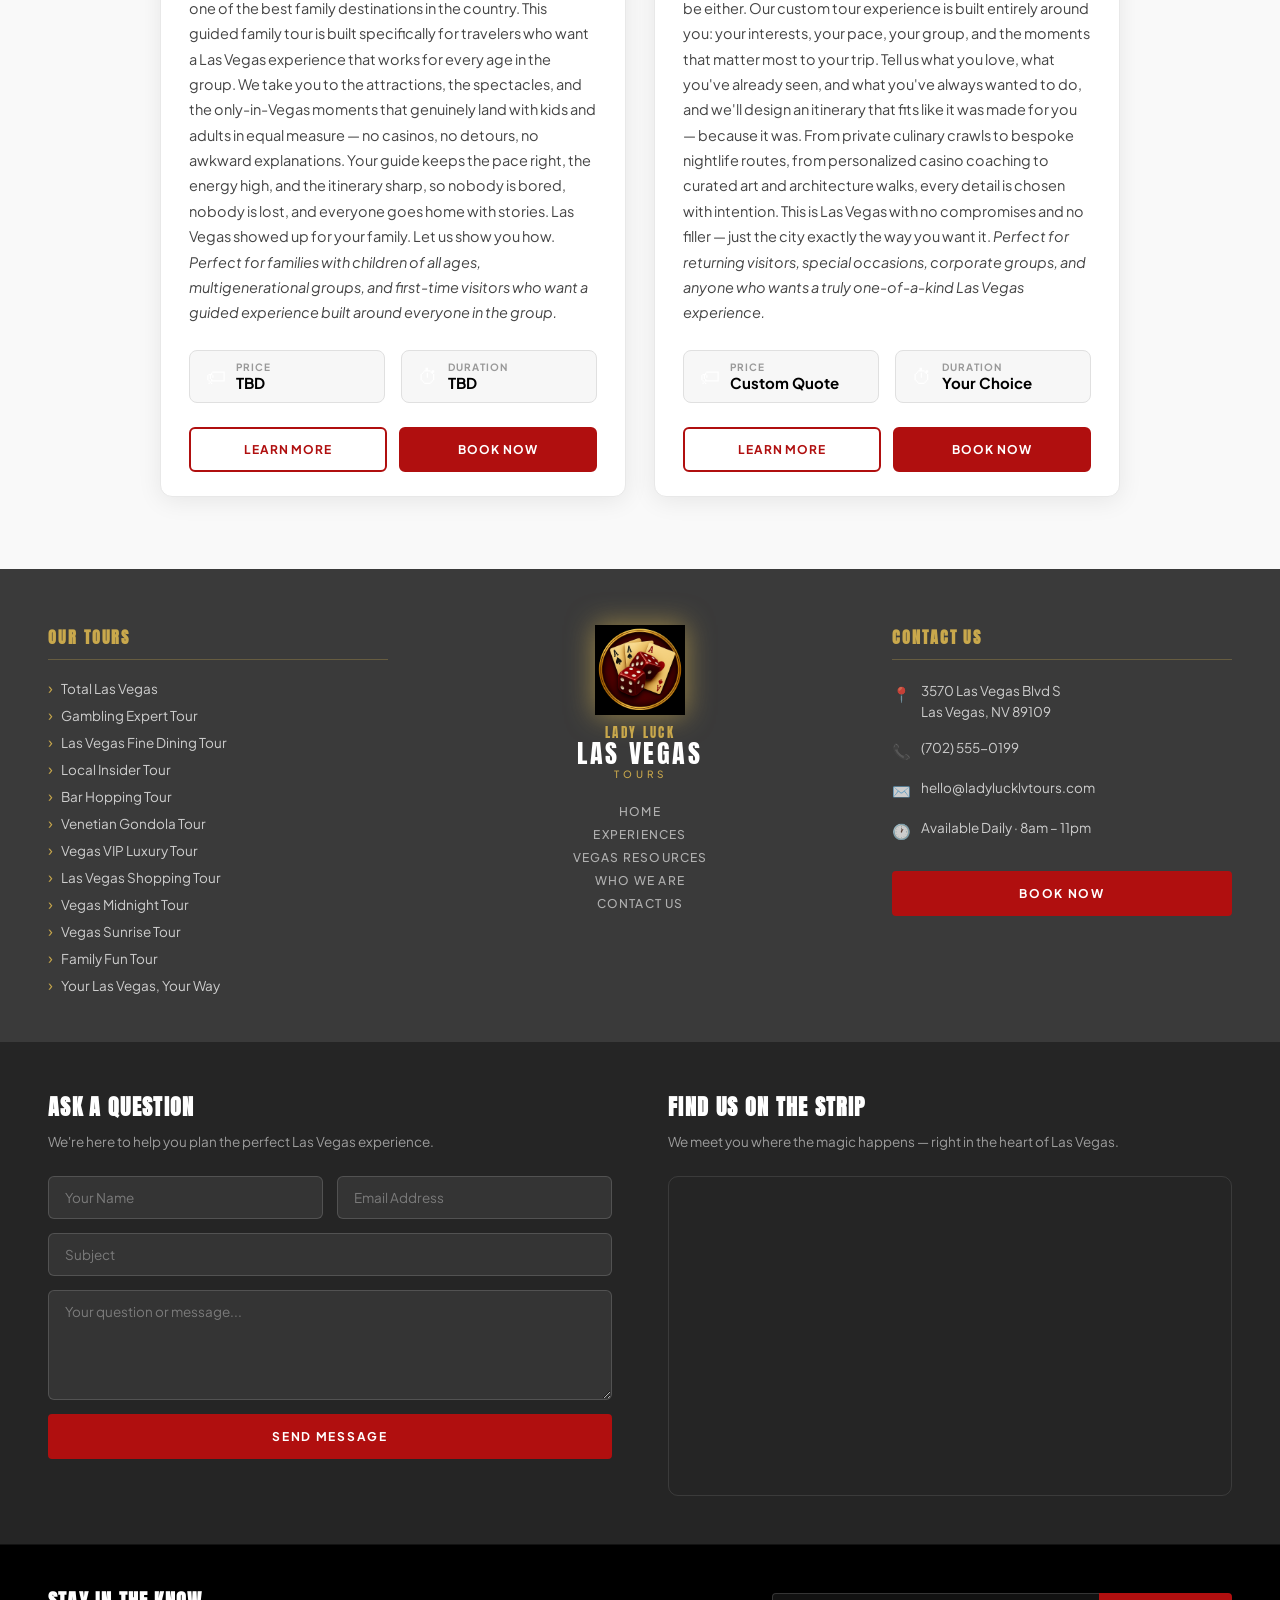
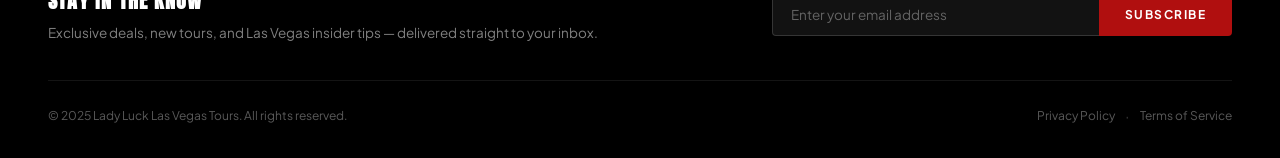
==== commit 1e7e170c: "Tasks 1-3: Anton/Jakarta Sans fonts, H1/H2 fixes, remove eyebrow+scroll, BEFORE white, all caps H1, " ====
--- a/index.html
+++ b/index.html
@@ -4,6 +4,9 @@
   <meta charset="UTF-8" />
   <meta name="viewport" content="width=device-width, initial-scale=1.0" />
   <title>Lady Luck Las Vegas Tours</title>
+  <link rel="preconnect" href="https://fonts.googleapis.com">
+  <link rel="preconnect" href="https://fonts.gstatic.com" crossorigin>
+  <link href="https://fonts.googleapis.com/css2?family=Anton&family=Elm+Sans:wght@300;400;500;600&display=swap" rel="stylesheet">
   <link rel="stylesheet" href="styles.css" />
 
 </head>
@@ -52,21 +55,12 @@
 
     <!-- Hero Content -->
     <div class="hero-content">
-      <span class="hero-eyebrow">Welcome to Las Vegas</span>
-      <h1 class="hero-title">Experience Sin City<br/>Like Never <span>Before</span></h1>
-      <p class="hero-subtitle">Guided tours through the neon lights, hidden gems,<br/>and legendary stories of the Entertainment Capital of the World.</p>
+      <h1 class="hero-title">Experience Las Vegas<br/>Like Never <span>Before</span></h1>
+      <p class="hero-subtitle">Guided tours through the neon lights, hidden gems, and legendary stories of the Entertainment Capital of the World.</p>
       <div class="hero-buttons">
         <a href="experiences.html" class="btn-primary">Explore Our Tours</a>
         <a href="who-we-are.html" class="btn-secondary">Who We Are</a>
       </div>
-    </div>
-
-    <!-- Scroll indicator -->
-    <div class="hero-scroll">
-      <svg viewBox="0 0 24 24" fill="none" stroke-width="1.5" xmlns="http://www.w3.org/2000/svg">
-        <path stroke-linecap="round" stroke-linejoin="round" d="M19 9l-7 7-7-7"/>
-      </svg>
-      <span>Scroll</span>
     </div>
 
   </section>
@@ -125,7 +119,7 @@
         </div>
         <div class="tour-card-body">
           <h3 class="tour-card-title">TOTAL LAS VEGAS</h3>
-          <p class="tour-card-subtitle" style="font-size:0.75em; letter-spacing:0.12em; text-transform:uppercase; color:#9a7c3f; margin:0 0 12px 0; font-weight:600;">The Ultimate Tour</p>
+          <p class="tour-card-subtitle">The Ultimate Tour</p>
           <p class="tour-card-desc">Las Vegas has a way of overwhelming you fast — too many options, too much noise, and suddenly you've spent three days on the Strip without actually seeing it. This tour changes that. We cover the landmarks, the casinos, and the stories that make this city unlike anywhere else on earth, all at a pace that lets you take it in rather than just pass through. Your guide knows where to go, what to skip, and why every stop is worth your time. Come curious, leave knowing you got the real thing. <em>Perfect for first-time visitors, families, and anyone who wants Las Vegas done properly.</em></p>
           <div class="tour-card-meta">
             <div class="tour-meta-badge">
@@ -157,7 +151,7 @@
         </div>
         <div class="tour-card-body">
           <h3 class="tour-card-title">GAMBLING EXPERT TOUR</h3>
-          <p class="tour-card-subtitle" style="font-size:0.75em; letter-spacing:0.12em; text-transform:uppercase; color:#9a7c3f; margin:0 0 12px 0; font-weight:600;">Play Like You Know What You're Doing</p>
+          <p class="tour-card-subtitle">Play Like You Know What You're Doing</p>
           <p class="tour-card-desc">Las Vegas was built on the felt. But walking into a casino without knowing the games, the odds, or the unwritten rules is how you lose fast and feel lost faster. This guided gambling tour puts you at the tables with someone who actually knows them — from blackjack strategy to craps etiquette, from which slots are worth your time to which ones aren't. Your guide breaks it all down before you play, walks the floor with you, and makes sure every dollar you spend comes with a story worth telling. Come to learn. Stay to win. <em>Perfect for solo travelers, couples, and groups looking to get the most out of their time on the casino floor.</em></p>
           <div class="tour-card-meta">
             <div class="tour-meta-badge">
@@ -196,7 +190,7 @@
         </div>
         <div class="tour-card-body">
           <h3 class="tour-card-title">LAS VEGAS FINE DINING TOUR</h3>
-          <p class="tour-card-subtitle" style="font-size:0.75em; letter-spacing:0.12em; text-transform:uppercase; color:#9a7c3f; margin:0 0 12px 0; font-weight:600;">The Ultimate Culinary Experience</p>
+          <p class="tour-card-subtitle">The Ultimate Culinary Experience</p>
           <p class="tour-card-desc">Las Vegas has become one of the great restaurant cities in the world, and most visitors never find out because they never get past the buffet. This guided fine dining tour changes that. We take you inside the kitchens — figuratively — of the city's most celebrated restaurants, from celebrity chef flagships to the hidden gems the locals actually book months in advance. Your guide knows the menus, the stories behind the chefs, and exactly what to order. This isn't dinner. This is a curated culinary journey through a city that takes food as seriously as it takes its casinos, its shows, and its reputation. <em>Perfect for couples, food enthusiasts, and families looking for a dining experience worth the reservation.</em></p>
           <div class="tour-card-meta">
             <div class="tour-meta-badge">
@@ -228,7 +222,7 @@
         </div>
         <div class="tour-card-body">
           <h3 class="tour-card-title">LOCAL INSIDER TOUR</h3>
-          <p class="tour-card-subtitle" style="font-size:0.75em; letter-spacing:0.12em; text-transform:uppercase; color:#9a7c3f; margin:0 0 12px 0; font-weight:600;">Experience What Only the Locals Know</p>
+          <p class="tour-card-subtitle">Experience What Only the Locals Know</p>
           <p class="tour-card-desc">Every city has two versions of itself — the one on the brochure and the real one. This guided insider tour skips the brochure entirely. We take you to the neighborhoods, the spots, the stories, and the experiences that don't show up on any top-ten list because the locals who love them prefer to keep them that way. Your guide grew up in this city, knows its corners and its characters, and has spent years curating a tour that shows you the Las Vegas that actually exists beneath the neon. Come curious. Leave knowing you saw the real thing. <em>Perfect for repeat visitors, solo travelers, and anyone who's done the Strip and wants something that actually surprises them.</em></p>
           <div class="tour-card-meta">
             <div class="tour-meta-badge">
@@ -267,7 +261,7 @@
         </div>
         <div class="tour-card-body">
           <h3 class="tour-card-title">BAR HOPPING TOUR</h3>
-          <p class="tour-card-subtitle" style="font-size:0.75em; letter-spacing:0.12em; text-transform:uppercase; color:#9a7c3f; margin:0 0 12px 0; font-weight:600;">Immersion into Las Vegas Bubbly Glitz</p>
+          <p class="tour-card-subtitle">Immersion into Las Vegas Bubbly Glitz</p>
           <p class="tour-card-desc">Las Vegas does cocktails the way it does everything on the Strip — bigger, louder, and with zero interest in being ordinary. This guided bar hopping tour takes you through the city's most spectacular bars, from sky-high rooftop lounges with Strip views to tucked-away craft cocktail dens inside casinos that most guests walk right past. Your guide knows the bartenders, the signature pours, and the perfect sequence to make a night out feel like a curated experience rather than a stumble through the dark. Dress well. Order sharp. This tour starts when the sun goes down and doesn't rush you home. <em>Perfect for groups, couples, and night-out travelers who want their evening guided, not guessed at.</em></p>
           <div class="tour-card-meta">
             <div class="tour-meta-badge">
@@ -299,7 +293,7 @@
         </div>
         <div class="tour-card-body">
           <h3 class="tour-card-title">VENETIAN GONDOLA TOUR</h3>
-          <p class="tour-card-subtitle" style="font-size:0.75em; letter-spacing:0.12em; text-transform:uppercase; color:#9a7c3f; margin:0 0 12px 0; font-weight:600;">Explore the Las Vegas Canals</p>
+          <p class="tour-card-subtitle">Explore the Las Vegas Canals</p>
           <p class="tour-card-desc">There is something genuinely remarkable about floating through canals beneath a hand-painted Renaissance sky in the middle of the Nevada desert. The Venetian's gondola experience is one of Las Vegas's most iconic and most underappreciated tours — and this guided experience makes sure you don't miss a detail of it. Your guide sets the scene, explains the artistry behind the canal construction, and ensures your gondola ride is everything it's meant to be — unhurried, elegant, and completely unlike anything else this city offers. This is the rare Las Vegas experience that stays with you long after the neon fades. <em>Perfect for couples, families, and first-time visitors who want something genuinely memorable.</em></p>
           <div class="tour-card-meta">
             <div class="tour-meta-badge">
@@ -338,7 +332,7 @@
         </div>
         <div class="tour-card-body">
           <h3 class="tour-card-title">VEGAS VIP LUXURY TOUR</h3>
-          <p class="tour-card-subtitle" style="font-size:0.75em; letter-spacing:0.12em; text-transform:uppercase; color:#9a7c3f; margin:0 0 12px 0; font-weight:600;">Luxury Transportation + Extreme Adventure</p>
+          <p class="tour-card-subtitle">Luxury Transportation + Extreme Adventure</p>
           <p class="tour-card-desc">Not every tour is meant to be walked. This VIP luxury tour puts you in premium transportation from the moment it begins — stretch limousines, high-end SUVs, and vehicles that make a statement before you step out. This tour is built around where you go and what you do when you arrive: exclusive access, high-intensity experiences, and an itinerary that puts you in front of the Las Vegas most visitors spend their entire trip looking for and never find. Your guide knows every door in this city, which ones open, and exactly when to walk through them. Book this one when ordinary is not on the table. <em>Perfect for corporate groups, high-end travelers, and families who want Las Vegas delivered at its absolute highest level.</em></p>
           <div class="tour-card-meta">
             <div class="tour-meta-badge">
@@ -370,7 +364,7 @@
         </div>
         <div class="tour-card-body">
           <h3 class="tour-card-title">LAS VEGAS SHOPPING TOUR</h3>
-          <p class="tour-card-subtitle" style="font-size:0.75em; letter-spacing:0.12em; text-transform:uppercase; color:#9a7c3f; margin:0 0 12px 0; font-weight:600;">Where to Shop 'til You Drop</p>
+          <p class="tour-card-subtitle">Where to Shop 'til You Drop</p>
           <p class="tour-card-desc">Las Vegas is home to some of the most extraordinary retail in the world, and finding it without a guide means spending half your day in the wrong places. This guided shopping tour takes you through the city's premier luxury destinations — from the Forum Shops and the Grand Canal Shoppes to the boutiques that don't advertise because they don't need to. Your guide knows the layouts, the brands, the best times to visit, and the pieces worth the investment. Whether you're hunting haute couture or simply want a masterclass in what this city's retail scene looks like at its best, this tour puts it all directly in front of you. <em>Perfect for solo shoppers, groups, and families looking to make the most of a serious day on their feet.</em></p>
           <div class="tour-card-meta">
             <div class="tour-meta-badge">
@@ -409,7 +403,7 @@
         </div>
         <div class="tour-card-body">
           <h3 class="tour-card-title">VEGAS MIDNIGHT TOUR</h3>
-          <p class="tour-card-subtitle" style="font-size:0.75em; letter-spacing:0.12em; text-transform:uppercase; color:#9a7c3f; margin:0 0 12px 0; font-weight:600;">The Las Vegas Verve</p>
+          <p class="tour-card-subtitle">The Las Vegas Verve</p>
           <p class="tour-card-desc">Las Vegas at midnight is a different city entirely. The crowds have found their rhythm, the lights are at full intensity, and the energy on the Strip reaches something close to electric. This guided midnight tour is designed for the traveler who wants to experience Las Vegas at its absolute peak — not as a tourist passing through, but as someone who understands what they're standing in the middle of. Your guide navigates the night with you, pointing out what's worth seeing, what's worth skipping, and what only reveals itself after dark. This tour doesn't wind down. It winds up. <em>Perfect for groups and night-culture travelers who want the city at full volume.</em></p>
           <div class="tour-card-meta">
             <div class="tour-meta-badge">
@@ -441,7 +435,7 @@
         </div>
         <div class="tour-card-body">
           <h3 class="tour-card-title">VEGAS SUNRISE TOUR</h3>
-          <p class="tour-card-subtitle" style="font-size:0.75em; letter-spacing:0.12em; text-transform:uppercase; color:#9a7c3f; margin:0 0 12px 0; font-weight:600;">Tour the City That Never Sleeps</p>
+          <p class="tour-card-subtitle">Tour the City That Never Sleeps</p>
           <p class="tour-card-desc">Most people sleep through the best hour Las Vegas offers. Just before dawn, when the neon is still burning against a sky turning from black to violet to gold, the Strip belongs to almost no one — and it is breathtaking. This guided sunrise tour takes you through a city caught between its last night and its next morning, past landmarks and viewpoints that look unlike anything you'll see at any other hour. Your guide knows exactly where to stand and when, making this a tour that rewards early risers with moments they'll spend years trying to describe. Set the alarm. It's worth it. <em>Perfect for photographers, couples, and travelers who want Las Vegas entirely to themselves.</em></p>
           <div class="tour-card-meta">
             <div class="tour-meta-badge">
@@ -480,7 +474,7 @@
         </div>
         <div class="tour-card-body">
           <h3 class="tour-card-title">FAMILY FUN TOUR</h3>
-          <p class="tour-card-subtitle" style="font-size:0.75em; letter-spacing:0.12em; text-transform:uppercase; color:#9a7c3f; margin:0 0 12px 0; font-weight:600;">Las Vegas Made for the Whole Family</p>
+          <p class="tour-card-subtitle">Las Vegas Made for the Whole Family</p>
           <p class="tour-card-desc">Las Vegas is a lot of things — and one of them, done right, is one of the best family destinations in the country. This guided family tour is built specifically for travelers who want a Las Vegas experience that works for every age in the group. We take you to the attractions, the spectacles, and the only-in-Vegas moments that genuinely land with kids and adults in equal measure — no casinos, no detours, no awkward explanations. Your guide keeps the pace right, the energy high, and the itinerary sharp, so nobody is bored, nobody is lost, and everyone goes home with stories. Las Vegas showed up for your family. Let us show you how. <em>Perfect for families with children of all ages, multigenerational groups, and first-time visitors who want a guided experience built around everyone in the group.</em></p>
           <div class="tour-card-meta">
             <div class="tour-meta-badge">
@@ -505,8 +499,167 @@
         </div>
       </div>
 
+      <!-- CARD 12 — Custom Tours -->
+      <div class="tour-card">
+        <div class="tour-card-img-wrap">
+          <img src="Tour-package-downtown.jpg" alt="Custom Las Vegas Tours — Built Around You" class="tour-card-img" />
+        </div>
+        <div class="tour-card-body">
+          <h3 class="tour-card-title">YOUR LAS VEGAS, YOUR WAY</h3>
+          <p class="tour-card-subtitle">Fully Custom Las Vegas Tours</p>
+          <p class="tour-card-desc">No two trips to Las Vegas are the same — and yours shouldn't be either. Our custom tour experience is built entirely around you: your interests, your pace, your group, and the moments that matter most to your trip. Tell us what you love, what you've already seen, and what you've always wanted to do, and we'll design an itinerary that fits like it was made for you — because it was. From private culinary crawls to bespoke nightlife routes, from personalized casino coaching to curated art and architecture walks, every detail is chosen with intention. This is Las Vegas with no compromises and no filler — just the city exactly the way you want it. <em>Perfect for returning visitors, special occasions, corporate groups, and anyone who wants a truly one-of-a-kind Las Vegas experience.</em></p>
+          <div class="tour-card-meta">
+            <div class="tour-meta-badge">
+              <span class="meta-icon">🏷</span>
+              <div>
+                <span class="meta-label">PRICE</span>
+                <span class="meta-value">Custom Quote</span>
+              </div>
+            </div>
+            <div class="tour-meta-badge">
+              <span class="meta-icon">⏱</span>
+              <div>
+                <span class="meta-label">DURATION</span>
+                <span class="meta-value">Your Choice</span>
+              </div>
+            </div>
+          </div>
+          <div class="tour-card-buttons">
+            <a href="experiences.html" class="tour-btn-outline">Learn More</a>
+            <a href="contact-us.html" class="tour-btn-solid">Book Now</a>
+          </div>
+        </div>
+      </div>
+
     </div>
   </section>
+
+<!-- ===================================================
+       FOOTER CONTAINER 1 — Medium Gray: 3 Columns
+       =================================================== -->
+  <footer class="footer-c1">
+    <div class="footer-c1-inner">
+
+      <!-- Col Left: Tour List -->
+      <div class="footer-col footer-col-tours">
+        <h4 class="footer-col-title">Our Tours</h4>
+        <ul class="footer-tour-list">
+          <li><a href="experiences.html">Total Las Vegas</a></li>
+          <li><a href="experiences.html">Gambling Expert Tour</a></li>
+          <li><a href="experiences.html">Las Vegas Fine Dining Tour</a></li>
+          <li><a href="experiences.html">Local Insider Tour</a></li>
+          <li><a href="experiences.html">Bar Hopping Tour</a></li>
+          <li><a href="experiences.html">Venetian Gondola Tour</a></li>
+          <li><a href="experiences.html">Vegas VIP Luxury Tour</a></li>
+          <li><a href="experiences.html">Las Vegas Shopping Tour</a></li>
+          <li><a href="experiences.html">Vegas Midnight Tour</a></li>
+          <li><a href="experiences.html">Vegas Sunrise Tour</a></li>
+          <li><a href="experiences.html">Family Fun Tour</a></li>
+          <li><a href="experiences.html">Your Las Vegas, Your Way</a></li>
+        </ul>
+      </div>
+
+      <!-- Col Middle: Logo -->
+      <div class="footer-col footer-col-logo">
+        <a href="index.html" class="footer-logo-link">
+          <img src="logo.png" alt="Lady Luck Las Vegas Tours" class="footer-logo-img" />
+          <div class="footer-logo-text">
+            <span class="footer-logo-line1">Lady Luck</span>
+            <span class="footer-logo-line2">Las Vegas</span>
+            <span class="footer-logo-line3">Tours</span>
+          </div>
+        </a>
+        <nav class="footer-nav">
+          <a href="index.html">Home</a>
+          <a href="experiences.html">Experiences</a>
+          <a href="vegas-resources.html">Vegas Resources</a>
+          <a href="who-we-are.html">Who We Are</a>
+          <a href="contact-us.html">Contact Us</a>
+        </nav>
+      </div>
+
+      <!-- Col Right: Contact + Book Now -->
+      <div class="footer-col footer-col-contact">
+        <h4 class="footer-col-title">Contact Us</h4>
+        <ul class="footer-contact-list">
+          <li><span class="footer-contact-icon">📍</span> 3570 Las Vegas Blvd S<br/>Las Vegas, NV 89109</li>
+          <li><span class="footer-contact-icon">📞</span> <a href="tel:+17025550199">(702) 555-0199</a></li>
+          <li><span class="footer-contact-icon">✉️</span> <a href="mailto:hello@ladylucklvtours.com">hello@ladylucklvtours.com</a></li>
+          <li><span class="footer-contact-icon">🕐</span> Available Daily · 8am – 11pm</li>
+        </ul>
+        <a href="contact-us.html" class="footer-book-btn">Book Now</a>
+      </div>
+
+    </div>
+  </footer>
+
+  <!-- ===================================================
+       FOOTER CONTAINER 2 — Dark Gray: Form + Map
+       =================================================== -->
+  <div class="footer-c2">
+    <div class="footer-c2-inner">
+
+      <!-- Col Left: Contact Form -->
+      <div class="footer-c2-form">
+        <h4 class="footer-c2-title">Ask a Question</h4>
+        <p class="footer-c2-subtitle">We're here to help you plan the perfect Las Vegas experience.</p>
+        <form class="footer-form" onsubmit="return false;">
+          <div class="footer-form-row">
+            <input type="text" placeholder="Your Name" class="footer-input" required />
+            <input type="email" placeholder="Email Address" class="footer-input" required />
+          </div>
+          <input type="text" placeholder="Subject" class="footer-input footer-input-full" />
+          <textarea placeholder="Your question or message..." class="footer-textarea" rows="4" required></textarea>
+          <button type="submit" class="footer-submit-btn">Send Message</button>
+        </form>
+      </div>
+
+      <!-- Col Right: Google Map -->
+      <div class="footer-c2-map">
+        <h4 class="footer-c2-title">Find Us on the Strip</h4>
+        <p class="footer-c2-subtitle">We meet you where the magic happens — right in the heart of Las Vegas.</p>
+        <div class="footer-map-wrap">
+          <iframe
+            title="Las Vegas Strip Map"
+            src="https://www.google.com/maps/embed?pb=!1m18!1m12!1m3!1d13329.774599243015!2d-115.17862368022461!3d36.11493760000001!2m3!1f0!2f0!3f0!3m2!1i1024!2i768!4f13.1!3m3!1m2!1s0x80c8c432b3c4fc53%3A0x3b7c7e5c8d432e7c!2sLas%20Vegas%20Strip%2C%20Las%20Vegas%2C%20NV!5e0!3m2!1sen!2sus!4v1700000000000!5m2!1sen!2sus"
+            width="100%"
+            height="100%"
+            style="border:0;"
+            allowfullscreen=""
+            loading="lazy"
+            referrerpolicy="no-referrer-when-downgrade">
+          </iframe>
+        </div>
+      </div>
+
+    </div>
+  </div>
+
+  <!-- ===================================================
+       FOOTER CONTAINER 3 — Black: Newsletter
+       =================================================== -->
+  <div class="footer-c3">
+    <div class="footer-c3-inner">
+      <div class="footer-newsletter">
+        <div class="footer-newsletter-text">
+          <h4 class="footer-newsletter-title">Stay in the Know</h4>
+          <p class="footer-newsletter-sub">Exclusive deals, new tours, and Las Vegas insider tips — delivered straight to your inbox.</p>
+        </div>
+        <form class="footer-newsletter-form" onsubmit="return false;">
+          <input type="email" placeholder="Enter your email address" class="footer-nl-input" required />
+          <button type="submit" class="footer-nl-btn">Subscribe</button>
+        </form>
+      </div>
+      <div class="footer-c3-bottom">
+        <p class="footer-copy">© 2025 Lady Luck Las Vegas Tours. All rights reserved.</p>
+        <div class="footer-legal">
+          <a href="#">Privacy Policy</a>
+          <span>·</span>
+          <a href="#">Terms of Service</a>
+        </div>
+      </div>
+    </div>
+  </div>
 
 </body>
 </html>
--- a/styles.css
+++ b/styles.css
@@ -4,15 +4,15 @@
    Tablet Portrait | Tablet Landscape | Laptop | Desktop
    ============================================================ */
 
-@import url('https://fonts.googleapis.com/css2?family=Playfair+Display:ital,wght@0,400;0,600;0,700;1,400&family=Lustria&display=swap');
+@import url('https://fonts.googleapis.com/css2?family=Anton&family=Plus+Jakarta+Sans:wght@300;400;500;600;700&family=Playfair+Display:ital,wght@0,400;0,600;0,700;1,400&family=Lustria&display=swap');
 
 :root {
   --accent-red:   #B00F0F;
   --white:        #ffffff;
   --black:        #000000;
   --gold:         #C9A84C;
-  --font-body:    'Playfair Display', serif;
-  --font-head:    'Lustria', serif;
+  --font-head:    'Anton', sans-serif;        /* H1, H2, H3, nav — Anton */
+  --font-body:    'Plus Jakarta Sans', sans-serif; /* body text, subtitles, labels */
   --announce-h:   30px;
   --navbar-h:     100px;
 }
@@ -24,6 +24,13 @@
   background: var(--black);
   color: var(--white);
   overflow-x: hidden;
+}
+
+/* Universal heading styles */
+h1, h2, h3, h4, h5, h6 {
+  font-family: var(--font-head);
+  text-transform: uppercase;
+  letter-spacing: 0.03em;
 }
 
 /* ============================================================
@@ -42,7 +49,7 @@
   height: var(--announce-h);
 }
 .announcement-bar p {
-  font-family: var(--font-head);
+  font-family: var(--font-body);
   font-size: 11px;
   letter-spacing: 0.15em;
   text-transform: uppercase;
@@ -51,11 +58,12 @@
   white-space: nowrap;
   overflow: hidden;
   text-overflow: ellipsis;
+  font-weight: 500;
 }
 .announcement-bar .sep { color: var(--gold); margin: 0 8px; }
 
 /* ============================================================
-   HERO — full viewport
+   HERO
    ============================================================ */
 .hero {
   position: relative;
@@ -67,12 +75,7 @@
   flex-direction: column;
   align-items: center;
 }
-
-.hero-bg {
-  position: absolute;
-  inset: 0;
-  z-index: 0;
-}
+.hero-bg { position: absolute; inset: 0; z-index: 0; }
 .hero-img {
   position: absolute;
   inset: 0;
@@ -81,7 +84,6 @@
   object-fit: cover;
   object-position: center center;
 }
-
 .hero-overlay {
   position: absolute;
   inset: 0;
@@ -95,7 +97,7 @@
 }
 
 /* ============================================================
-   NAVBAR — floating glassmorphism pill
+   NAVBAR
    ============================================================ */
 .navbar {
   position: fixed;
@@ -106,22 +108,18 @@
   width: calc(100% - 80px);
   max-width: 1280px;
   margin: 0 auto;
-
   background: rgba(0, 0, 0, 0.35);
   backdrop-filter: blur(20px);
   -webkit-backdrop-filter: blur(20px);
   border: 1px solid rgba(255, 255, 255, 0.18);
   border-radius: 16px;
-
   display: flex;
   align-items: center;
   justify-content: space-between;
   padding: 0 32px 0 20px;
   height: var(--navbar-h);
-
   transition: background 0.3s ease, box-shadow 0.3s ease;
 }
-
 .navbar.scrolled {
   background: rgba(0, 0, 0, 0.72);
   backdrop-filter: blur(28px);
@@ -150,7 +148,7 @@
 }
 .navbar-logo-text .logo-line1 {
   font-family: var(--font-head);
-  font-size: 16px;
+  font-size: 14px;
   color: var(--gold);
   letter-spacing: 0.14em;
   text-transform: uppercase;
@@ -158,7 +156,7 @@
 }
 .navbar-logo-text .logo-line2 {
   font-family: var(--font-head);
-  font-size: 32px;
+  font-size: 28px;
   color: var(--white);
   letter-spacing: 0.08em;
   text-transform: uppercase;
@@ -172,6 +170,7 @@
   letter-spacing: 0.35em;
   text-transform: uppercase;
   text-shadow: 0 0 10px rgba(201,168,76,0.6);
+  font-weight: 500;
 }
 
 /* Menu */
@@ -182,8 +181,8 @@
   list-style: none;
 }
 .navbar-menu li a {
-  font-family: var(--font-head);
-  font-size: 12.5px;
+  font-family: var(--font-body);
+  font-size: 12px;
   color: var(--white);
   text-decoration: none;
   letter-spacing: 0.1em;
@@ -192,12 +191,14 @@
   display: block;
   white-space: nowrap;
   transition: color 0.2s ease;
+  font-weight: 600;
 }
 .navbar-menu li a:hover { color: var(--gold); }
 
 .navbar-cta {
-  font-family: var(--font-head) !important;
+  font-family: var(--font-body) !important;
   font-size: 11.5px !important;
+  font-weight: 700 !important;
   letter-spacing: 0.12em !important;
   color: var(--white) !important;
   background: var(--accent-red) !important;
@@ -226,7 +227,6 @@
   border-radius: 2px;
   transition: transform 0.3s ease, opacity 0.3s ease;
 }
-/* Animated X when open */
 .navbar-toggle.active span:nth-child(1) { transform: translateY(7px) rotate(45deg); }
 .navbar-toggle.active span:nth-child(2) { opacity: 0; }
 .navbar-toggle.active span:nth-child(3) { transform: translateY(-7px) rotate(-45deg); }
@@ -242,36 +242,40 @@
   transform: translate(-50%, -50%);
   text-align: center;
   padding: 0 24px;
-  max-width: 860px;
+  max-width: 900px;
   width: 100%;
 }
-.hero-eyebrow {
-  font-family: var(--font-head);
-  font-size: 11px;
-  letter-spacing: 0.32em;
-  text-transform: uppercase;
-  color: var(--gold);
-  margin-bottom: 16px;
-  display: block;
-}
+
+/* H1 — Anton, ALL CAPS, universal */
 .hero-title {
   font-family: var(--font-head);
-  font-size: clamp(38px, 6.5vw, 82px);
+  font-size: clamp(42px, 7vw, 90px);
+  font-weight: 400; /* Anton is naturally bold */
+  color: var(--white);
+  text-transform: uppercase;
+  line-height: 1.05;
+  margin-bottom: 20px;
+  text-shadow: 0 2px 24px rgba(0,0,0,0.7);
+  letter-spacing: 0.02em;
+}
+/* 'Before' — white (overrides red) */
+.hero-title span {
+  color: var(--white);
+}
+
+/* H2 — subtitle — capitalized sentence case, no italic, slightly larger */
+.hero-subtitle {
+  font-family: var(--font-body);
+  font-size: clamp(16px, 1.9vw, 21px);
+  color: rgba(255,255,255,0.88);
+  margin-bottom: 38px;
+  line-height: 1.7;
+  font-style: normal;
   font-weight: 400;
-  color: var(--white);
-  line-height: 1.1;
-  margin-bottom: 18px;
-  text-shadow: 0 2px 24px rgba(0,0,0,0.7);
-}
-.hero-title span { color: var(--accent-red); }
-.hero-subtitle {
-  font-family: var(--font-body);
-  font-size: clamp(14px, 1.8vw, 19px);
-  color: rgba(255,255,255,0.85);
-  margin-bottom: 36px;
-  line-height: 1.75;
-  font-style: italic;
-}
+  text-transform: none;
+  letter-spacing: 0.01em;
+}
+
 .hero-buttons {
   display: flex;
   gap: 16px;
@@ -279,8 +283,9 @@
   flex-wrap: wrap;
 }
 .btn-primary {
-  font-family: var(--font-head);
+  font-family: var(--font-body);
   font-size: 12px;
+  font-weight: 700;
   letter-spacing: 0.14em;
   text-transform: uppercase;
   color: var(--white);
@@ -294,8 +299,9 @@
 .btn-primary:hover { background: #8a0b0b; border-color: #8a0b0b; }
 
 .btn-secondary {
-  font-family: var(--font-head);
+  font-family: var(--font-body);
   font-size: 12px;
+  font-weight: 700;
   letter-spacing: 0.14em;
   text-transform: uppercase;
   color: var(--white);
@@ -308,33 +314,6 @@
 }
 .btn-secondary:hover { border-color: var(--gold); color: var(--gold); }
 
-/* Scroll indicator */
-.hero-scroll {
-  position: absolute;
-  bottom: 28px;
-  left: 50%;
-  transform: translateX(-50%);
-  z-index: 2;
-  display: flex;
-  flex-direction: column;
-  align-items: center;
-  gap: 5px;
-  color: rgba(255,255,255,0.45);
-  font-family: var(--font-head);
-  font-size: 9px;
-  letter-spacing: 0.22em;
-  text-transform: uppercase;
-  animation: bounce 2.2s infinite;
-}
-.hero-scroll svg {
-  width: 18px; height: 18px;
-  stroke: rgba(255,255,255,0.45);
-}
-@keyframes bounce {
-  0%, 100% { transform: translateX(-50%) translateY(0); }
-  50%       { transform: translateX(-50%) translateY(7px); }
-}
-
 /* ============================================================
    TOURS SECTION
    ============================================================ */
@@ -359,20 +338,27 @@
   color: var(--gold);
   line-height: 1;
 }
+
+/* H2 — section title: Anton, uppercase, black */
 .tours-section-title {
   font-family: var(--font-head);
-  font-size: 36px;
+  font-size: 38px;
   color: var(--black);
   margin: 0 0 14px;
-  letter-spacing: 0.01em;
-}
+  text-transform: uppercase;
+  letter-spacing: 0.03em;
+}
+
+/* Section subtitle — sentence case, no italic */
 .tours-section-subtitle {
   font-family: var(--font-body);
-  font-size: 16px;
+  font-size: 17px;
   color: #555;
   max-width: 620px;
   margin: 0 auto;
   line-height: 1.7;
+  font-style: normal;
+  font-weight: 400;
 }
 
 /* Grid */
@@ -400,7 +386,6 @@
   transform: translateY(-4px);
 }
 
-/* Card Image */
 .tour-card-img-wrap {
   width: 100%;
   height: 260px;
@@ -415,20 +400,35 @@
 }
 .tour-card:hover .tour-card-img { transform: scale(1.04); }
 
-/* Card Body */
 .tour-card-body {
   padding: 28px 28px 24px;
   display: flex;
   flex-direction: column;
   flex: 1;
 }
+
+/* H3 card title — Anton, uppercase */
 .tour-card-title {
   font-family: var(--font-head);
   font-size: 22px;
   color: var(--black);
-  margin: 0 0 14px;
-  line-height: 1.3;
-}
+  margin: 0 0 6px;
+  line-height: 1.2;
+  text-transform: uppercase;
+  letter-spacing: 0.03em;
+}
+
+/* Card subtitle — gold, small caps, body font */
+.tour-card-subtitle {
+  font-family: var(--font-body);
+  font-size: 11px;
+  letter-spacing: 0.12em;
+  text-transform: uppercase;
+  color: #9a7c3f;
+  margin: 0 0 12px 0;
+  font-weight: 600;
+}
+
 .tour-card-desc {
   font-family: var(--font-body);
   font-size: 14.5px;
@@ -436,6 +436,7 @@
   line-height: 1.75;
   margin: 0 0 24px;
   flex: 1;
+  font-weight: 400;
 }
 
 /* Meta badges */
@@ -467,17 +468,15 @@
   text-transform: uppercase;
 }
 .meta-value {
-  font-family: var(--font-head);
+  font-family: var(--font-body);
   font-size: 15px;
   color: var(--black);
-  font-weight: 600;
+  font-weight: 700;
 }
 
 /* Card Buttons */
-.tour-card-buttons {
-  display: flex;
-  gap: 12px;
-}
+.tour-card-buttons { display: flex; gap: 12px; }
+
 .tour-btn-outline {
   flex: 1;
   text-align: center;
@@ -487,9 +486,9 @@
   background: transparent;
   border-radius: 6px;
   font-family: var(--font-body);
-  font-size: 13px;
+  font-size: 12px;
   font-weight: 700;
-  letter-spacing: 0.06em;
+  letter-spacing: 0.08em;
   text-transform: uppercase;
   text-decoration: none;
   transition: background 0.2s ease, color 0.2s ease;
@@ -506,9 +505,9 @@
   border: 2px solid var(--accent-red);
   border-radius: 6px;
   font-family: var(--font-body);
-  font-size: 13px;
+  font-size: 12px;
   font-weight: 700;
-  letter-spacing: 0.06em;
+  letter-spacing: 0.08em;
   text-transform: uppercase;
   text-decoration: none;
   transition: background 0.2s ease, opacity 0.2s ease;
@@ -518,106 +517,455 @@
 
 
 /* ============================================================
+   FOOTER CONTAINER 1 — Medium Gray
+   ============================================================ */
+.footer-c1 {
+  background: #3a3a3a;
+  padding: 64px 80px 56px;
+}
+.footer-c1-inner {
+  max-width: 1200px;
+  margin: 0 auto;
+  display: grid;
+  grid-template-columns: 1fr 1.2fr 1fr;
+  gap: 48px;
+  align-items: start;
+}
+
+/* Footer column titles */
+.footer-col-title {
+  font-family: var(--font-head);
+  font-size: 16px;
+  color: var(--gold);
+  text-transform: uppercase;
+  letter-spacing: 0.12em;
+  margin-bottom: 20px;
+  padding-bottom: 10px;
+  border-bottom: 1px solid rgba(201,168,76,0.3);
+}
+
+/* Tour list */
+.footer-tour-list {
+  list-style: none;
+  display: flex;
+  flex-direction: column;
+  gap: 10px;
+}
+.footer-tour-list li a {
+  font-family: var(--font-body);
+  font-size: 13.5px;
+  color: rgba(255,255,255,0.75);
+  text-decoration: none;
+  font-weight: 400;
+  transition: color 0.2s ease;
+  display: flex;
+  align-items: center;
+  gap: 8px;
+}
+.footer-tour-list li a::before {
+  content: '›';
+  color: var(--gold);
+  font-size: 16px;
+  line-height: 1;
+}
+.footer-tour-list li a:hover { color: var(--gold); }
+
+/* Footer logo col */
+.footer-col-logo {
+  display: flex;
+  flex-direction: column;
+  align-items: center;
+  text-align: center;
+  gap: 24px;
+}
+.footer-logo-link {
+  display: flex;
+  flex-direction: column;
+  align-items: center;
+  gap: 10px;
+  text-decoration: none;
+}
+.footer-logo-img {
+  height: 90px;
+  width: 90px;
+  object-fit: contain;
+  filter: drop-shadow(0 0 14px rgba(201,168,76,0.7));
+}
+.footer-logo-text {
+  display: flex;
+  flex-direction: column;
+  align-items: center;
+  line-height: 1.2;
+}
+.footer-logo-line1 {
+  font-family: var(--font-head);
+  font-size: 13px;
+  color: var(--gold);
+  letter-spacing: 0.18em;
+  text-transform: uppercase;
+}
+.footer-logo-line2 {
+  font-family: var(--font-head);
+  font-size: 26px;
+  color: var(--white);
+  letter-spacing: 0.1em;
+  text-transform: uppercase;
+  line-height: 1.05;
+}
+.footer-logo-line3 {
+  font-family: var(--font-body);
+  font-size: 10px;
+  color: var(--gold);
+  letter-spacing: 0.4em;
+  text-transform: uppercase;
+  font-weight: 500;
+}
+.footer-nav {
+  display: flex;
+  flex-direction: column;
+  gap: 8px;
+  align-items: center;
+}
+.footer-nav a {
+  font-family: var(--font-body);
+  font-size: 12px;
+  color: rgba(255,255,255,0.6);
+  text-decoration: none;
+  text-transform: uppercase;
+  letter-spacing: 0.1em;
+  font-weight: 500;
+  transition: color 0.2s ease;
+}
+.footer-nav a:hover { color: var(--gold); }
+
+/* Contact col */
+.footer-contact-list {
+  list-style: none;
+  display: flex;
+  flex-direction: column;
+  gap: 14px;
+  margin-bottom: 28px;
+}
+.footer-contact-list li {
+  font-family: var(--font-body);
+  font-size: 13.5px;
+  color: rgba(255,255,255,0.75);
+  line-height: 1.6;
+  display: flex;
+  align-items: flex-start;
+  gap: 10px;
+}
+.footer-contact-icon { font-size: 15px; flex-shrink: 0; margin-top: 2px; }
+.footer-contact-list li a {
+  color: rgba(255,255,255,0.75);
+  text-decoration: none;
+  transition: color 0.2s ease;
+}
+.footer-contact-list li a:hover { color: var(--gold); }
+
+/* Footer Book Now button — matches universal button style */
+.footer-book-btn {
+  display: inline-block;
+  font-family: var(--font-body);
+  font-size: 12px;
+  font-weight: 700;
+  letter-spacing: 0.14em;
+  text-transform: uppercase;
+  color: var(--white);
+  background: var(--accent-red);
+  padding: 13px 32px;
+  border: 2px solid var(--accent-red);
+  border-radius: 4px;
+  text-decoration: none;
+  transition: background 0.25s ease;
+  width: 100%;
+  text-align: center;
+}
+.footer-book-btn:hover { background: #8a0b0b; border-color: #8a0b0b; }
+
+
+/* ============================================================
+   FOOTER CONTAINER 2 — Dark Gray: Form + Map
+   ============================================================ */
+.footer-c2 {
+  background: #252525;
+  padding: 56px 80px;
+}
+.footer-c2-inner {
+  max-width: 1200px;
+  margin: 0 auto;
+  display: grid;
+  grid-template-columns: 1fr 1fr;
+  gap: 56px;
+  align-items: start;
+}
+.footer-c2-title {
+  font-family: var(--font-head);
+  font-size: 22px;
+  color: var(--white);
+  text-transform: uppercase;
+  letter-spacing: 0.06em;
+  margin-bottom: 8px;
+}
+.footer-c2-subtitle {
+  font-family: var(--font-body);
+  font-size: 13.5px;
+  color: rgba(255,255,255,0.55);
+  margin-bottom: 24px;
+  line-height: 1.6;
+}
+
+/* Form */
+.footer-form {
+  display: flex;
+  flex-direction: column;
+  gap: 14px;
+}
+.footer-form-row {
+  display: grid;
+  grid-template-columns: 1fr 1fr;
+  gap: 14px;
+}
+.footer-input,
+.footer-textarea {
+  font-family: var(--font-body);
+  font-size: 13.5px;
+  color: var(--white);
+  background: rgba(255,255,255,0.07);
+  border: 1px solid rgba(255,255,255,0.15);
+  border-radius: 6px;
+  padding: 12px 16px;
+  outline: none;
+  transition: border-color 0.2s ease, background 0.2s ease;
+  width: 100%;
+  font-weight: 400;
+}
+.footer-input::placeholder,
+.footer-textarea::placeholder {
+  color: rgba(255,255,255,0.35);
+}
+.footer-input:focus,
+.footer-textarea:focus {
+  border-color: var(--gold);
+  background: rgba(255,255,255,0.1);
+}
+.footer-input-full { width: 100%; }
+.footer-textarea {
+  resize: vertical;
+  min-height: 110px;
+}
+.footer-submit-btn {
+  font-family: var(--font-body);
+  font-size: 12px;
+  font-weight: 700;
+  letter-spacing: 0.14em;
+  text-transform: uppercase;
+  color: var(--white);
+  background: var(--accent-red);
+  border: 2px solid var(--accent-red);
+  border-radius: 4px;
+  padding: 13px 28px;
+  cursor: pointer;
+  transition: background 0.25s ease;
+  align-self: flex-start;
+  width: 100%;
+}
+.footer-submit-btn:hover { background: #8a0b0b; border-color: #8a0b0b; }
+
+/* Map */
+.footer-map-wrap {
+  width: 100%;
+  height: 320px;
+  border-radius: 10px;
+  overflow: hidden;
+  border: 1px solid rgba(255,255,255,0.1);
+}
+.footer-map-wrap iframe {
+  width: 100%;
+  height: 100%;
+  border: 0;
+  display: block;
+}
+
+
+/* ============================================================
+   FOOTER CONTAINER 3 — Black: Newsletter + Copyright
+   ============================================================ */
+.footer-c3 {
+  background: var(--black);
+  padding: 44px 80px 36px;
+  border-top: 1px solid rgba(255,255,255,0.07);
+}
+.footer-c3-inner {
+  max-width: 1200px;
+  margin: 0 auto;
+}
+.footer-newsletter {
+  display: flex;
+  align-items: center;
+  justify-content: space-between;
+  gap: 40px;
+  padding-bottom: 36px;
+  border-bottom: 1px solid rgba(255,255,255,0.08);
+  flex-wrap: wrap;
+}
+.footer-newsletter-text { flex: 1; min-width: 240px; }
+.footer-newsletter-title {
+  font-family: var(--font-head);
+  font-size: 20px;
+  color: var(--white);
+  text-transform: uppercase;
+  letter-spacing: 0.06em;
+  margin-bottom: 6px;
+}
+.footer-newsletter-sub {
+  font-family: var(--font-body);
+  font-size: 13.5px;
+  color: rgba(255,255,255,0.5);
+  line-height: 1.6;
+}
+.footer-newsletter-form {
+  display: flex;
+  gap: 0;
+  flex: 1;
+  max-width: 460px;
+  min-width: 240px;
+}
+.footer-nl-input {
+  font-family: var(--font-body);
+  font-size: 13.5px;
+  color: var(--white);
+  background: rgba(255,255,255,0.07);
+  border: 1px solid rgba(255,255,255,0.15);
+  border-right: none;
+  border-radius: 4px 0 0 4px;
+  padding: 12px 18px;
+  outline: none;
+  flex: 1;
+  transition: border-color 0.2s ease;
+}
+.footer-nl-input::placeholder { color: rgba(255,255,255,0.35); }
+.footer-nl-input:focus { border-color: var(--gold); }
+.footer-nl-btn {
+  font-family: var(--font-body);
+  font-size: 12px;
+  font-weight: 700;
+  letter-spacing: 0.12em;
+  text-transform: uppercase;
+  color: var(--white);
+  background: var(--accent-red);
+  border: 2px solid var(--accent-red);
+  border-radius: 0 4px 4px 0;
+  padding: 12px 24px;
+  cursor: pointer;
+  transition: background 0.2s ease;
+  white-space: nowrap;
+}
+.footer-nl-btn:hover { background: #8a0b0b; }
+
+/* Copyright row */
+.footer-c3-bottom {
+  display: flex;
+  justify-content: space-between;
+  align-items: center;
+  padding-top: 24px;
+  flex-wrap: wrap;
+  gap: 12px;
+}
+.footer-copy {
+  font-family: var(--font-body);
+  font-size: 12px;
+  color: rgba(255,255,255,0.35);
+  font-weight: 400;
+}
+.footer-legal {
+  display: flex;
+  align-items: center;
+  gap: 10px;
+}
+.footer-legal a {
+  font-family: var(--font-body);
+  font-size: 12px;
+  color: rgba(255,255,255,0.35);
+  text-decoration: none;
+  transition: color 0.2s ease;
+}
+.footer-legal a:hover { color: var(--gold); }
+.footer-legal span { color: rgba(255,255,255,0.2); }
+
+
+/* ============================================================
    RESPONSIVE BREAKPOINTS
-   ============================================================
-
-   1. Desktop / Large       → > 1280px  (base styles above)
-   2. Laptop                → 1025px – 1280px
-   3. Tablet Landscape      → 769px  – 1024px
-   4. Tablet Portrait       → 600px  – 768px
-   5. Mobile Landscape      → 480px  – 599px  + orientation:landscape
-   6. Mobile Portrait       → ≤ 479px
-
    ============================================================ */
 
-
-/* ============================================================
-   2. LAPTOP  (1025px – 1280px)
-   ============================================================ */
+/* 2. LAPTOP (1025px – 1280px) */
 @media (max-width: 1280px) {
-  .navbar {
-    width: calc(100% - 60px);
-    padding: 0 24px 0 16px;
-  }
+  .navbar { width: calc(100% - 60px); padding: 0 24px 0 16px; }
   .tours-section { padding: 64px 60px 72px; }
   .tours-grid { max-width: 960px; gap: 28px; }
-  .navbar-logo-text .logo-line2 { font-size: 28px; }
+  .navbar-logo-text .logo-line2 { font-size: 24px; }
+  .footer-c1 { padding: 56px 48px 48px; }
+  .footer-c2 { padding: 48px 48px; }
+  .footer-c3 { padding: 40px 48px 32px; }
 }
 
 @media (max-width: 1100px) {
-  .navbar-menu li a { font-size: 11.5px; padding: 10px 10px; }
+  .navbar-menu li a { font-size: 11px; padding: 10px 10px; }
   .tours-section { padding: 60px 40px 68px; }
-}
-
-
-/* ============================================================
-   3. TABLET LANDSCAPE  (769px – 1024px)
-   ============================================================ */
+  .footer-c1-inner { gap: 32px; }
+  .footer-c2-inner { gap: 36px; }
+}
+
+/* 3. TABLET LANDSCAPE (769px – 1024px) */
 @media (max-width: 1024px) {
-  :root {
-    --navbar-h: 80px;
-  }
-
-  .navbar {
-    width: calc(100% - 40px);
-    padding: 0 20px 0 14px;
-    height: var(--navbar-h);
-  }
+  :root { --navbar-h: 80px; }
+
+  .navbar { width: calc(100% - 40px); padding: 0 20px 0 14px; height: var(--navbar-h); }
   .navbar-logo img { height: 64px; width: 64px; }
-  .navbar-logo-text .logo-line1 { font-size: 13px; }
-  .navbar-logo-text .logo-line2 { font-size: 24px; }
+  .navbar-logo-text .logo-line1 { font-size: 12px; }
+  .navbar-logo-text .logo-line2 { font-size: 22px; }
   .navbar-logo-text .logo-line3 { font-size: 10px; }
-  .navbar-menu li a { font-size: 11px; padding: 8px 9px; }
-  .navbar-cta { padding: 8px 14px !important; font-size: 10.5px !important; }
+  .navbar-menu li a { font-size: 10.5px; padding: 8px 9px; }
+  .navbar-cta { padding: 8px 14px !important; font-size: 10px !important; }
 
   .hero { min-height: 520px; }
-  .hero-title { font-size: clamp(34px, 5.5vw, 58px); }
+  .hero-title { font-size: clamp(34px, 5.5vw, 62px); }
+  .hero-subtitle { font-size: clamp(14px, 1.8vw, 18px); }
 
   .tours-section { padding: 56px 32px 64px; }
-  .tours-grid {
-    grid-template-columns: 1fr 1fr;
-    gap: 24px;
-    max-width: 100%;
-  }
+  .tours-grid { grid-template-columns: 1fr 1fr; gap: 24px; max-width: 100%; }
   .tour-card-img-wrap { height: 220px; }
   .tour-card-body { padding: 22px 22px 20px; }
   .tour-card-title { font-size: 19px; }
   .tour-card-desc { font-size: 13.5px; }
-}
-
-
-/* ============================================================
-   4. TABLET PORTRAIT  (600px – 768px)
-   ============================================================ */
+
+  .footer-c1 { padding: 48px 32px 40px; }
+  .footer-c1-inner { grid-template-columns: 1fr 1fr; gap: 28px; }
+  .footer-col-logo { grid-column: 1 / -1; flex-direction: row; justify-content: center; gap: 40px; }
+  .footer-c2 { padding: 44px 32px; }
+  .footer-c3 { padding: 36px 32px 28px; }
+  .footer-newsletter { flex-direction: column; align-items: flex-start; gap: 24px; }
+  .footer-newsletter-form { max-width: 100%; width: 100%; }
+}
+
+/* 4. TABLET PORTRAIT (600px – 768px) */
 @media (max-width: 768px) {
-  :root {
-    --announce-h: 26px;
-    --navbar-h: 68px;
-  }
-
-  /* Announcement bar — shorter text on small screens */
+  :root { --announce-h: 26px; --navbar-h: 68px; }
+
   .announcement-bar p { font-size: 9.5px; letter-spacing: 0.1em; }
   .announcement-bar .sep { margin: 0 5px; }
 
-  /* Navbar — hamburger menu */
-  .navbar {
-    width: calc(100% - 24px);
-    padding: 0 16px;
-    height: var(--navbar-h);
-    border-radius: 12px;
-  }
+  .navbar { width: calc(100% - 24px); padding: 0 16px; height: var(--navbar-h); border-radius: 12px; }
   .navbar-logo img { height: 54px; width: 54px; }
   .navbar-logo { gap: 8px; }
   .navbar-logo-text .logo-line1 { font-size: 11px; }
-  .navbar-logo-text .logo-line2 { font-size: 20px; }
+  .navbar-logo-text .logo-line2 { font-size: 19px; }
   .navbar-logo-text .logo-line3 { font-size: 9px; letter-spacing: 0.25em; }
-
   .navbar-menu {
     display: none;
     position: fixed;
     top: calc(var(--announce-h) + var(--navbar-h) + 20px);
-    left: 12px;
-    right: 12px;
+    left: 12px; right: 12px;
     background: rgba(0,0,0,0.95);
     backdrop-filter: blur(24px);
     -webkit-backdrop-filter: blur(24px);
@@ -630,59 +978,45 @@
   }
   .navbar-menu.open { display: flex; }
   .navbar-menu li { width: 100%; text-align: center; }
-  .navbar-menu li a {
-    padding: 14px 28px;
-    font-size: 13px;
-    border-bottom: 1px solid rgba(255,255,255,0.06);
-  }
+  .navbar-menu li a { padding: 14px 28px; font-size: 13px; border-bottom: 1px solid rgba(255,255,255,0.06); }
   .navbar-menu li:last-child a { border-bottom: none; }
-  .navbar-cta {
-    margin: 8px 24px 0 !important;
-    border-radius: 8px !important;
-    padding: 12px 28px !important;
-    font-size: 12px !important;
-    display: block;
-  }
+  .navbar-cta { margin: 8px 24px 0 !important; border-radius: 8px !important; padding: 12px 28px !important; font-size: 12px !important; display: block; }
   .navbar-toggle { display: flex; }
 
-  /* Hero */
   .hero { height: 100svh; min-height: 500px; }
   .hero-img { object-position: center 35%; }
   .hero-content { padding: 0 20px; }
-  .hero-title { font-size: clamp(30px, 7.5vw, 48px); }
+  .hero-title { font-size: clamp(30px, 8vw, 52px); }
   .hero-subtitle { font-size: 15px; line-height: 1.65; }
-  .hero-eyebrow { font-size: 10px; letter-spacing: 0.25em; }
-  .btn-primary, .btn-secondary { padding: 13px 28px; font-size: 11.5px; }
-
-  /* Tours */
+
   .tours-section { padding: 48px 20px 56px; }
   .tours-section-title { font-size: 28px; }
   .tours-section-subtitle { font-size: 15px; }
   .tours-stars span { font-size: 24px; }
-  .tours-grid {
-    grid-template-columns: 1fr;
-    gap: 24px;
-    max-width: 560px;
-    margin: 0 auto;
-  }
+  .tours-grid { grid-template-columns: 1fr; gap: 24px; max-width: 560px; margin: 0 auto; }
   .tour-card-img-wrap { height: 240px; }
   .tour-card-body { padding: 22px 20px 20px; }
   .tour-card-title { font-size: 20px; }
   .tour-card-desc { font-size: 14px; }
   .tour-card-meta { gap: 12px; }
   .tour-meta-badge { padding: 9px 14px; }
-  .meta-value { font-size: 14px; }
-}
-
-
-/* ============================================================
-   5. MOBILE LANDSCAPE  (≤ 767px, orientation: landscape)
-   ============================================================ */
+
+  /* Footer */
+  .footer-c1 { padding: 40px 20px 36px; }
+  .footer-c1-inner { grid-template-columns: 1fr; gap: 36px; }
+  .footer-col-logo { flex-direction: column; align-items: center; }
+  .footer-c2 { padding: 40px 20px; }
+  .footer-c2-inner { grid-template-columns: 1fr; gap: 40px; }
+  .footer-form-row { grid-template-columns: 1fr; }
+  .footer-map-wrap { height: 260px; }
+  .footer-c3 { padding: 36px 20px 28px; }
+  .footer-newsletter { flex-direction: column; align-items: flex-start; gap: 20px; }
+  .footer-newsletter-form { max-width: 100%; width: 100%; }
+}
+
+/* 5. MOBILE LANDSCAPE (≤ 767px, landscape) */
 @media (max-width: 767px) and (orientation: landscape) {
-  :root {
-    --announce-h: 24px;
-    --navbar-h: 56px;
-  }
+  :root { --announce-h: 24px; --navbar-h: 56px; }
 
   .announcement-bar { padding: 5px 16px; }
   .announcement-bar p { font-size: 9px; }
@@ -694,7 +1028,6 @@
   .navbar-logo-text .logo-line3 { display: none; }
   .navbar-menu {
     top: calc(var(--announce-h) + var(--navbar-h) + 10px);
-    /* Two-column menu in landscape to save vertical space */
     flex-direction: row;
     flex-wrap: wrap;
     justify-content: center;
@@ -705,145 +1038,99 @@
   .navbar-menu li a { padding: 10px 14px; font-size: 11.5px; border-bottom: none; }
   .navbar-cta { margin: 4px 8px 0 !important; }
 
-  /* Hero — shorter in landscape */
-  .hero {
-    height: 100svh;
-    min-height: 300px;
-  }
+  .hero { height: 100svh; min-height: 300px; }
   .hero-content { padding: 0 16px; }
-  .hero-eyebrow { font-size: 9px; margin-bottom: 8px; }
-  .hero-title { font-size: clamp(22px, 5.5vw, 36px); margin-bottom: 10px; }
-  .hero-subtitle { font-size: 13px; margin-bottom: 20px; line-height: 1.55; }
+  .hero-title { font-size: clamp(22px, 5.5vw, 40px); margin-bottom: 10px; }
+  .hero-subtitle { font-size: 13px; margin-bottom: 18px; line-height: 1.55; }
   .hero-buttons { gap: 10px; }
   .btn-primary, .btn-secondary { padding: 11px 22px; font-size: 11px; }
-  .hero-scroll { bottom: 14px; }
-
-  /* Tours */
+
   .tours-section { padding: 36px 20px 44px; }
-  .tours-grid {
-    grid-template-columns: 1fr 1fr;
-    gap: 18px;
-    max-width: 100%;
-  }
+  .tours-grid { grid-template-columns: 1fr 1fr; gap: 18px; max-width: 100%; }
   .tour-card-img-wrap { height: 180px; }
   .tour-card-body { padding: 16px 16px 14px; }
-  .tour-card-title { font-size: 16px; margin-bottom: 8px; }
+  .tour-card-title { font-size: 16px; margin-bottom: 6px; }
   .tour-card-desc { font-size: 12.5px; line-height: 1.6; margin-bottom: 14px; }
   .tour-card-meta { gap: 8px; margin-bottom: 14px; }
   .tour-meta-badge { padding: 7px 10px; min-width: 0; }
   .meta-value { font-size: 12px; }
   .tour-card-buttons { gap: 8px; }
   .tour-btn-outline, .tour-btn-solid { padding: 10px 12px; font-size: 11px; }
-}
-
-
-/* ============================================================
-   6. MOBILE PORTRAIT  (≤ 479px)
-   ============================================================ */
+
+  .footer-c1 { padding: 36px 20px 30px; }
+  .footer-c1-inner { grid-template-columns: 1fr 1fr; gap: 24px; }
+  .footer-col-logo { grid-column: 1 / -1; }
+  .footer-c2 { padding: 36px 20px; }
+  .footer-c2-inner { grid-template-columns: 1fr; gap: 32px; }
+  .footer-form-row { grid-template-columns: 1fr 1fr; }
+  .footer-map-wrap { height: 220px; }
+  .footer-c3 { padding: 28px 20px 20px; }
+}
+
+/* 6. MOBILE PORTRAIT (≤ 479px) */
 @media (max-width: 479px) {
-  :root {
-    --announce-h: 24px;
-    --navbar-h: 60px;
-  }
-
-  /* Announcement — hide separators on very small screens */
+  :root { --announce-h: 24px; --navbar-h: 60px; }
+
   .announcement-bar { padding: 5px 12px; }
   .announcement-bar p { font-size: 8.5px; letter-spacing: 0.08em; }
   .announcement-bar .sep { margin: 0 4px; }
 
-  /* Navbar */
-  .navbar {
-    width: calc(100% - 16px);
-    padding: 0 14px;
-    height: var(--navbar-h);
-    border-radius: 10px;
-    top: calc(var(--announce-h) + 8px);
-  }
+  .navbar { width: calc(100% - 16px); padding: 0 14px; height: var(--navbar-h); border-radius: 10px; top: calc(var(--announce-h) + 8px); }
   .navbar-logo img { height: 46px; width: 46px; }
   .navbar-logo { gap: 7px; }
   .navbar-logo-text .logo-line1 { font-size: 10px; letter-spacing: 0.1em; }
   .navbar-logo-text .logo-line2 { font-size: 18px; letter-spacing: 0.06em; }
   .navbar-logo-text .logo-line3 { font-size: 8px; letter-spacing: 0.2em; }
-  .navbar-menu {
-    top: calc(var(--announce-h) + var(--navbar-h) + 14px);
-    left: 8px;
-    right: 8px;
-    border-radius: 12px;
-    padding: 10px 0 14px;
-  }
+  .navbar-menu { top: calc(var(--announce-h) + var(--navbar-h) + 14px); left: 8px; right: 8px; border-radius: 12px; padding: 10px 0 14px; }
   .navbar-menu li a { padding: 13px 20px; font-size: 12.5px; }
   .navbar-cta { margin: 8px 16px 0 !important; }
 
-  /* Hero */
   .hero { height: 100svh; min-height: 480px; }
   .hero-img { object-position: center 30%; }
   .hero-content { padding: 0 16px; }
-  .hero-eyebrow { font-size: 9px; letter-spacing: 0.22em; margin-bottom: 10px; }
-  .hero-title {
-    font-size: clamp(26px, 9vw, 40px);
-    margin-bottom: 14px;
-    line-height: 1.15;
-  }
-  .hero-subtitle {
-    font-size: 13.5px;
-    line-height: 1.65;
-    margin-bottom: 28px;
-    padding: 0 4px;
-  }
-  /* Subtitle line breaks — stack on mobile */
+  /* Mobile portrait H1 — 5px larger than base clamp minimum */
+  .hero-title { font-size: clamp(33px, 9.5vw, 46px); margin-bottom: 14px; line-height: 1.1; }
+  .hero-subtitle { font-size: 14px; line-height: 1.65; margin-bottom: 28px; padding: 0 4px; }
   .hero-subtitle br { display: none; }
-  .hero-buttons {
-    flex-direction: column;
-    align-items: center;
-    gap: 12px;
-  }
-  .btn-primary, .btn-secondary {
-    width: 100%;
-    max-width: 280px;
-    padding: 14px 20px;
-    font-size: 11.5px;
-    text-align: center;
-  }
-  .hero-scroll { bottom: 20px; }
-
-  /* Tours */
+  .hero-buttons { flex-direction: column; align-items: center; gap: 12px; }
+  .btn-primary, .btn-secondary { width: 100%; max-width: 280px; padding: 14px 20px; font-size: 11.5px; text-align: center; }
+
   .tours-section { padding: 40px 16px 48px; }
   .tours-section-title { font-size: 24px; line-height: 1.25; }
   .tours-section-subtitle { font-size: 14px; line-height: 1.65; }
   .tours-stars span { font-size: 22px; }
   .tours-section-header { margin-bottom: 32px; }
-  .tours-grid {
-    grid-template-columns: 1fr;
-    gap: 20px;
-    max-width: 100%;
-  }
+  .tours-grid { grid-template-columns: 1fr; gap: 20px; max-width: 100%; }
   .tour-card { border-radius: 10px; }
   .tour-card-img-wrap { height: 200px; }
   .tour-card-body { padding: 18px 16px 16px; }
-  .tour-card-title { font-size: 18px; margin-bottom: 8px; }
+  .tour-card-title { font-size: 18px; margin-bottom: 6px; }
   .tour-card-desc { font-size: 13.5px; line-height: 1.7; margin-bottom: 18px; }
-  .tour-card-meta {
-    flex-direction: column;
-    gap: 10px;
-    margin-bottom: 18px;
-  }
+  .tour-card-meta { flex-direction: column; gap: 10px; margin-bottom: 18px; }
   .tour-meta-badge { min-width: 0; width: 100%; }
-  .meta-value { font-size: 14px; }
   .tour-card-buttons { flex-direction: column; gap: 10px; }
-  .tour-btn-outline, .tour-btn-solid {
-    width: 100%;
-    padding: 14px 20px;
-    font-size: 12.5px;
-  }
-}
-
-/* ============================================================
-   VERY SMALL PHONES  (≤ 360px)
-   ============================================================ */
+  .tour-btn-outline, .tour-btn-solid { width: 100%; padding: 14px 20px; font-size: 12.5px; }
+
+  .footer-c1 { padding: 36px 16px 32px; }
+  .footer-c1-inner { grid-template-columns: 1fr; gap: 32px; }
+  .footer-col-logo { flex-direction: column; }
+  .footer-c2 { padding: 36px 16px; }
+  .footer-c2-inner { grid-template-columns: 1fr; gap: 32px; }
+  .footer-form-row { grid-template-columns: 1fr; }
+  .footer-map-wrap { height: 230px; }
+  .footer-c3 { padding: 32px 16px 24px; }
+  .footer-newsletter { flex-direction: column; gap: 16px; }
+  .footer-newsletter-form { flex-direction: column; max-width: 100%; width: 100%; }
+  .footer-nl-input { border-radius: 4px; border-right: 1px solid rgba(255,255,255,0.15); }
+  .footer-nl-btn { border-radius: 4px; width: 100%; }
+  .footer-c3-bottom { flex-direction: column; align-items: flex-start; gap: 8px; }
+}
+
+/* VERY SMALL (≤ 360px) */
 @media (max-width: 360px) {
   .navbar-logo-text .logo-line2 { font-size: 16px; }
   .navbar-logo img { height: 40px; width: 40px; }
-  .hero-title { font-size: clamp(22px, 8.5vw, 32px); }
+  .hero-title { font-size: clamp(28px, 8.5vw, 34px); }
   .tours-section { padding: 32px 12px 40px; }
   .tour-card-body { padding: 14px 12px 14px; }
 }
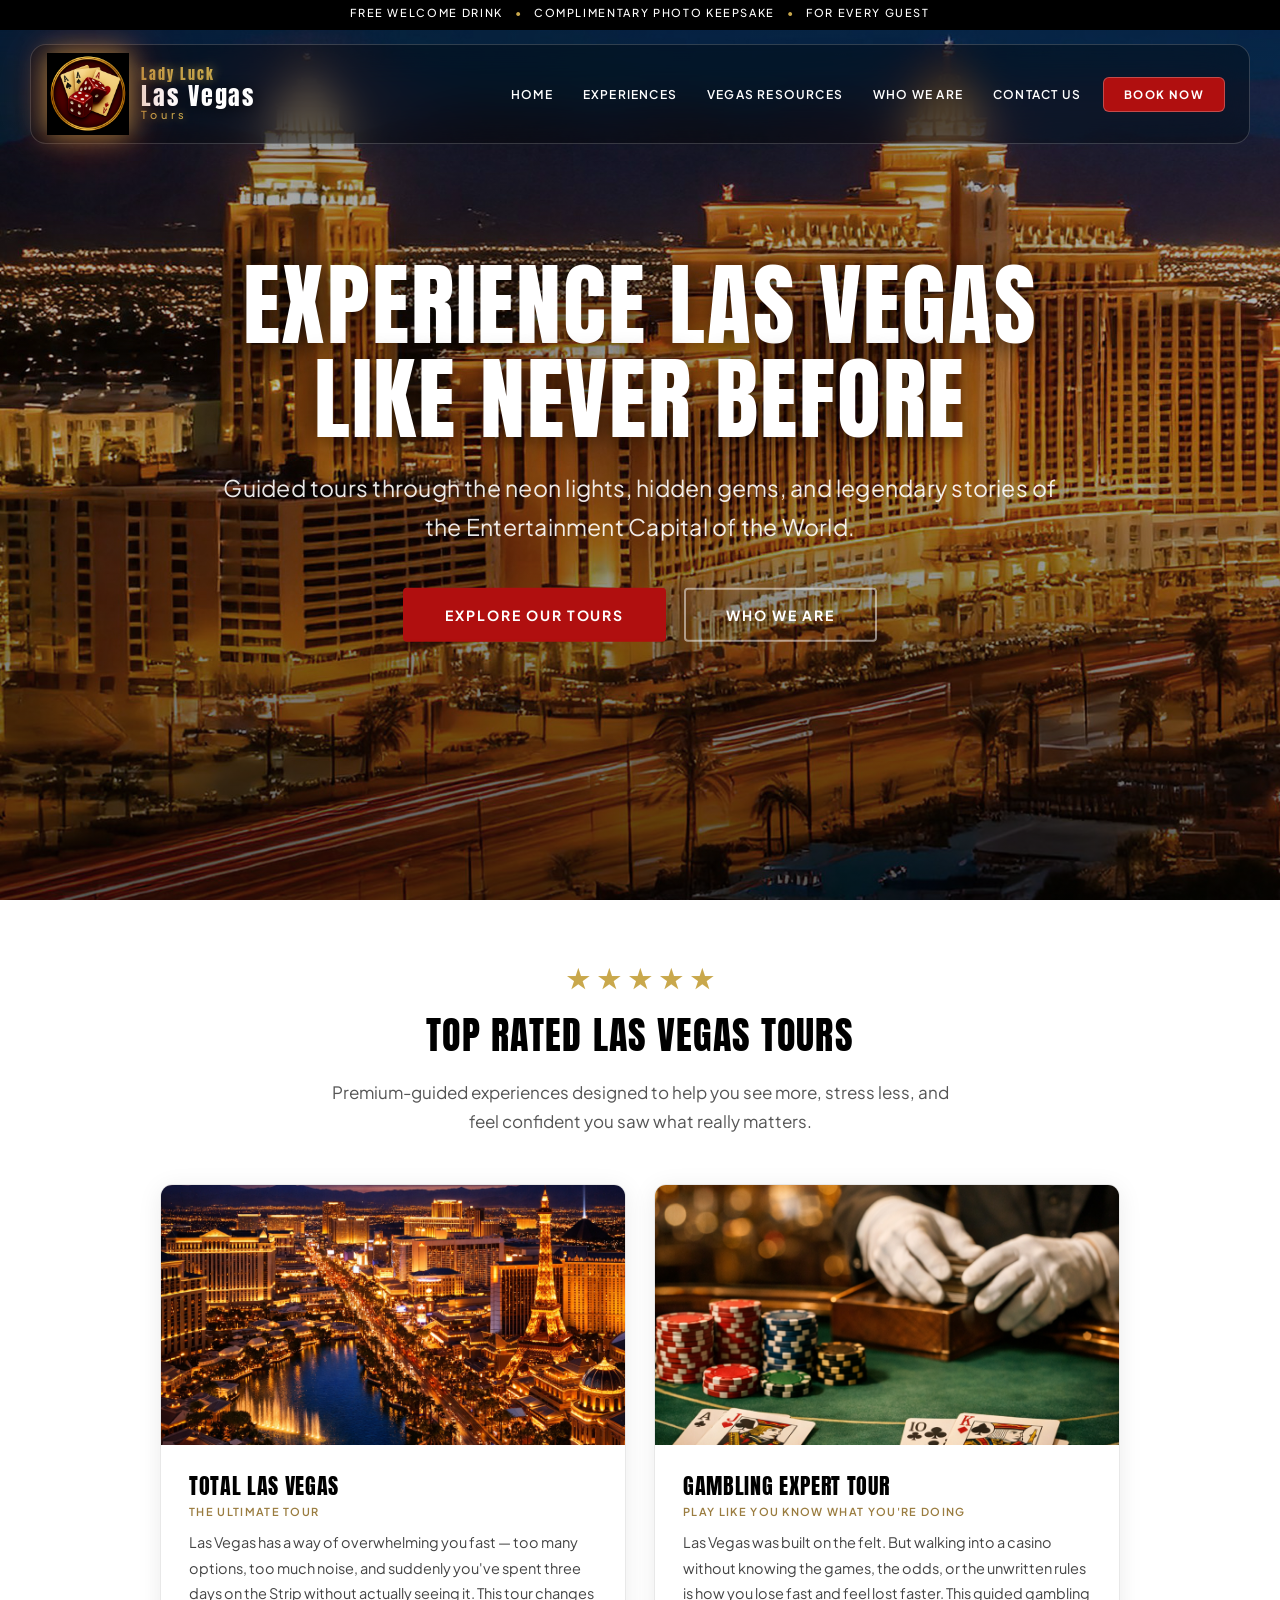
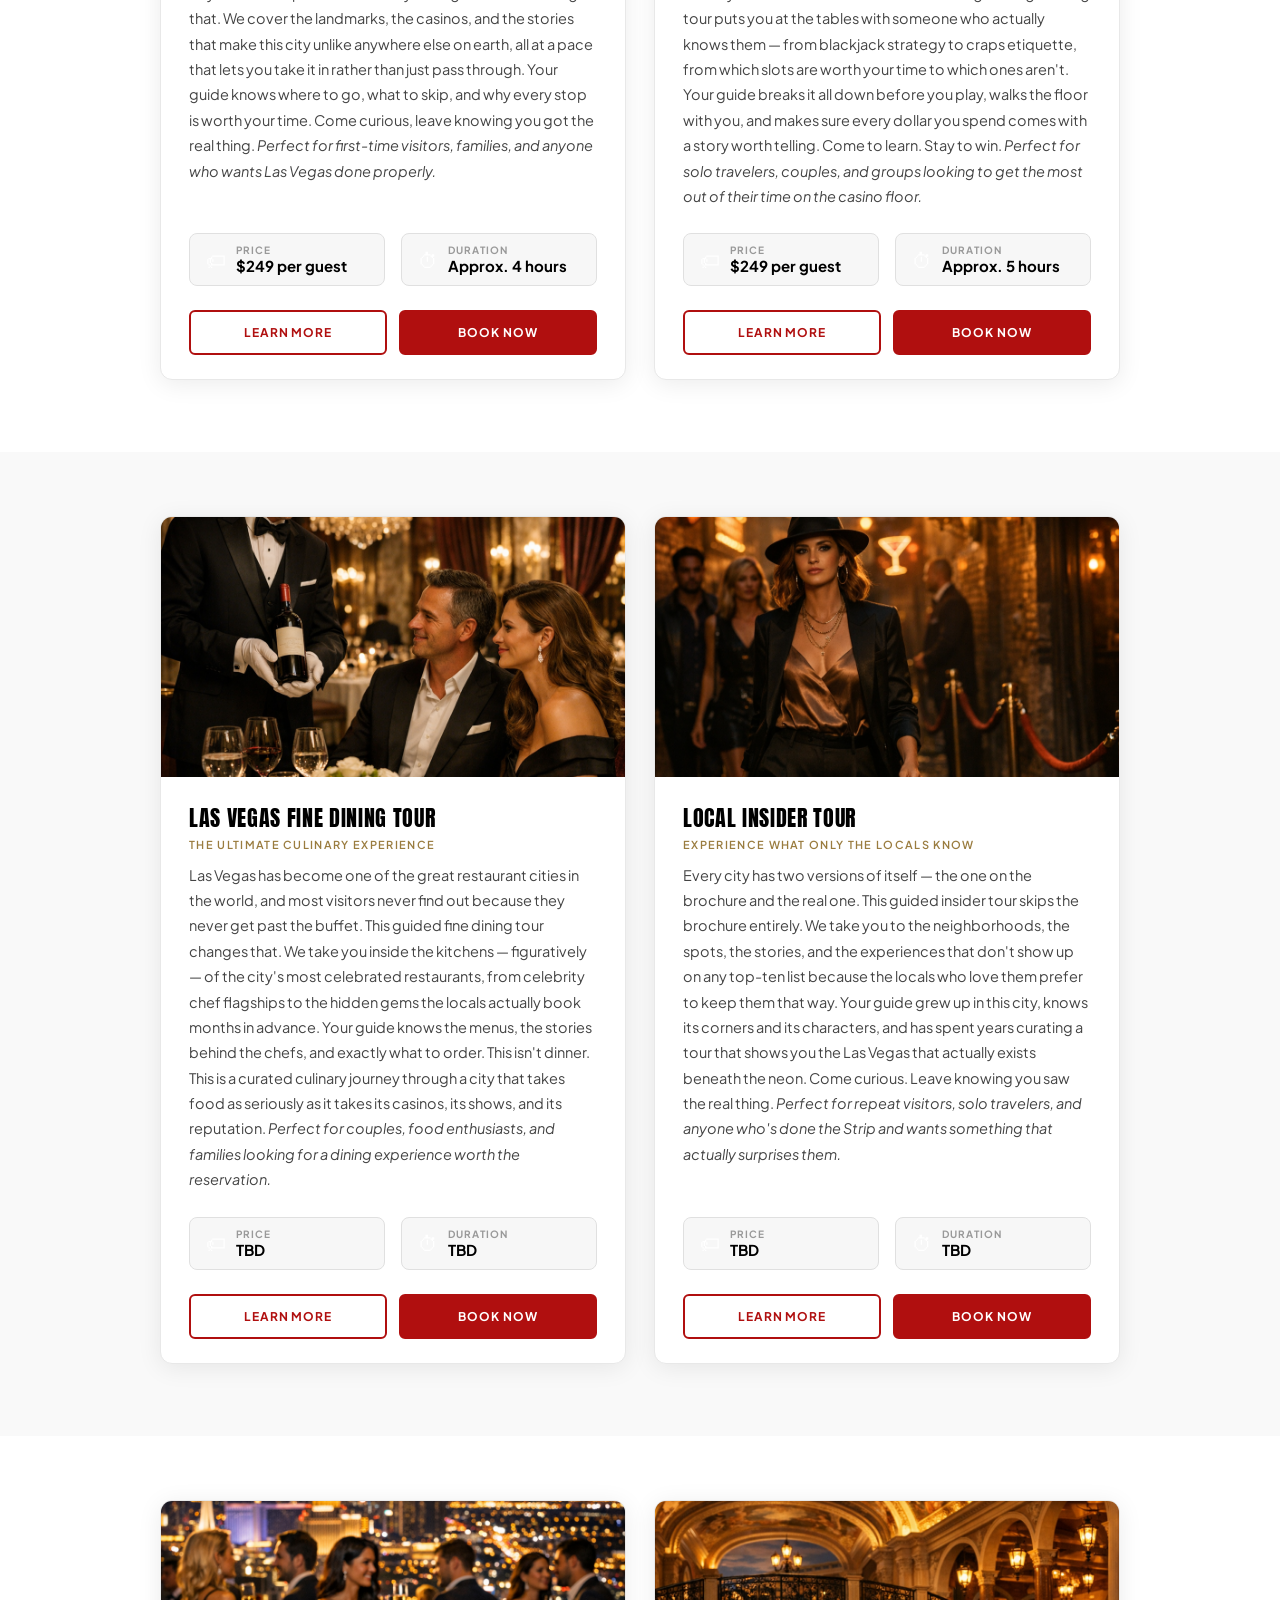
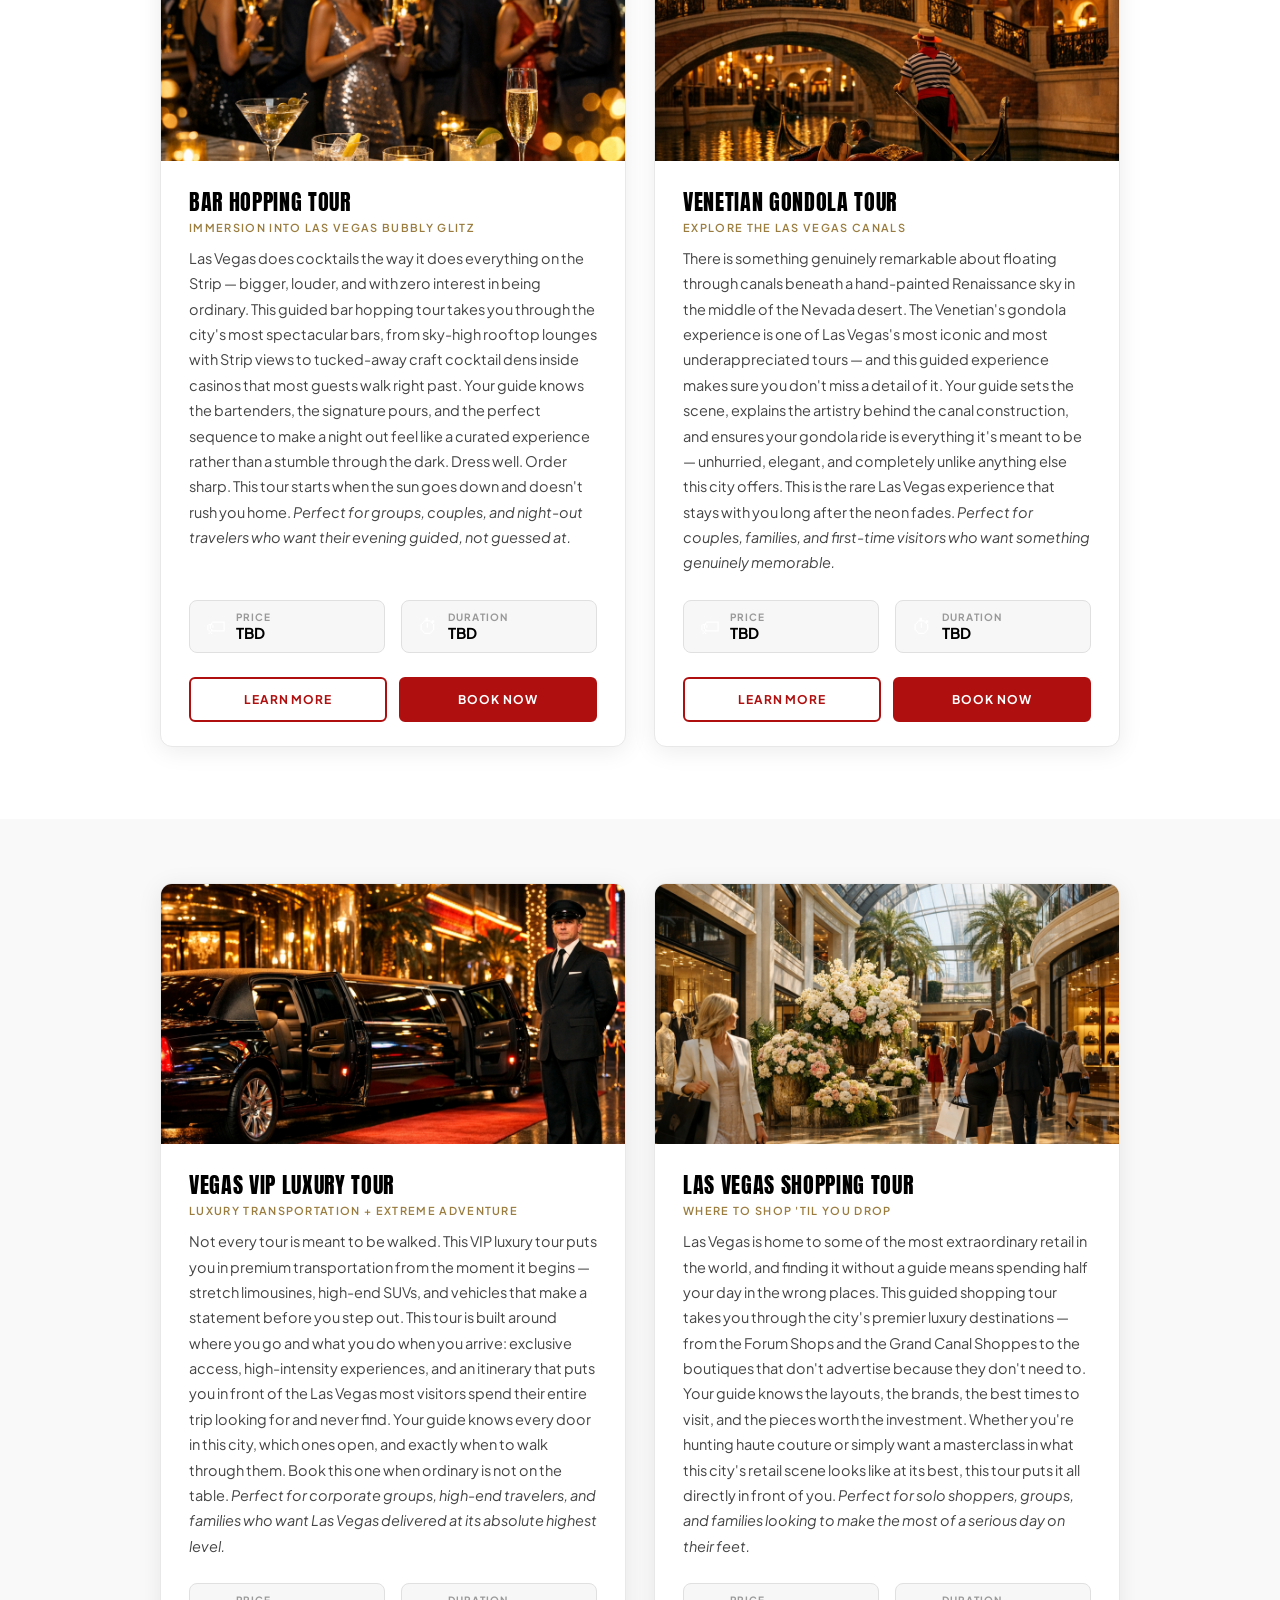
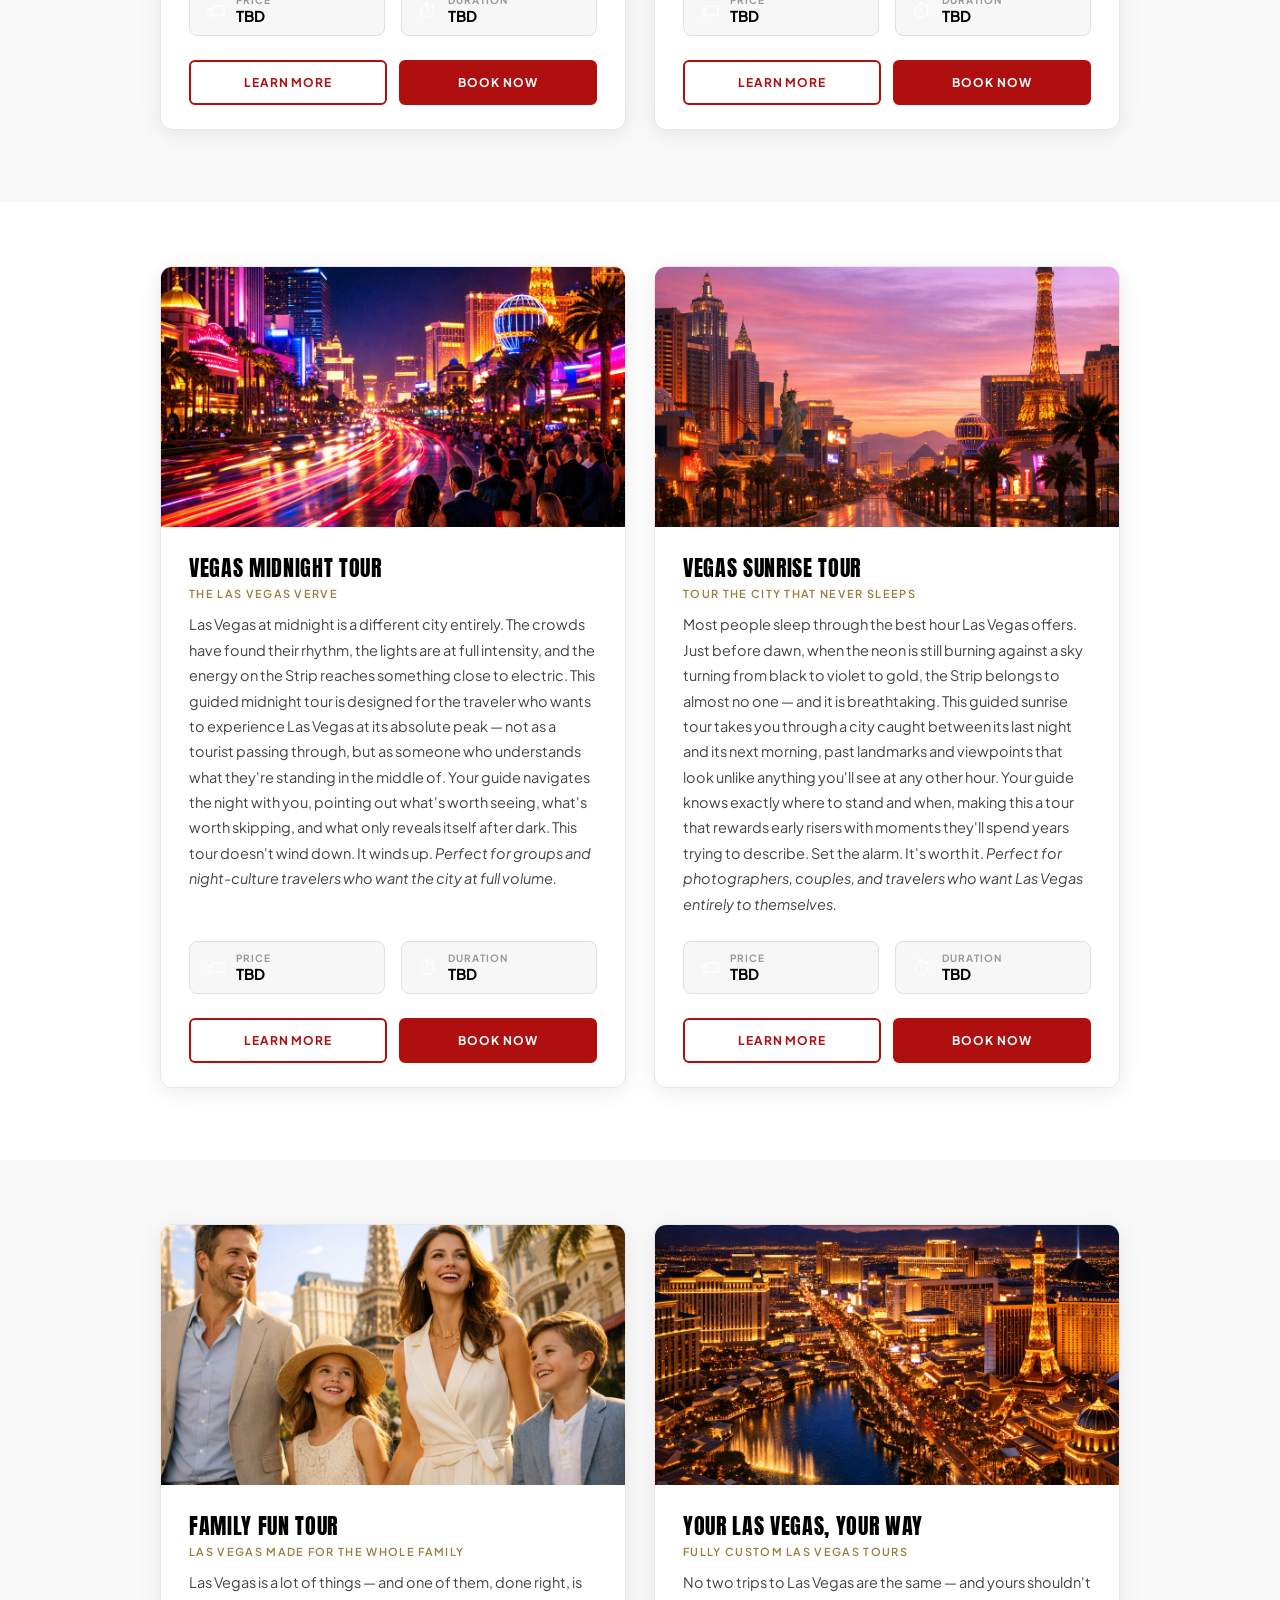
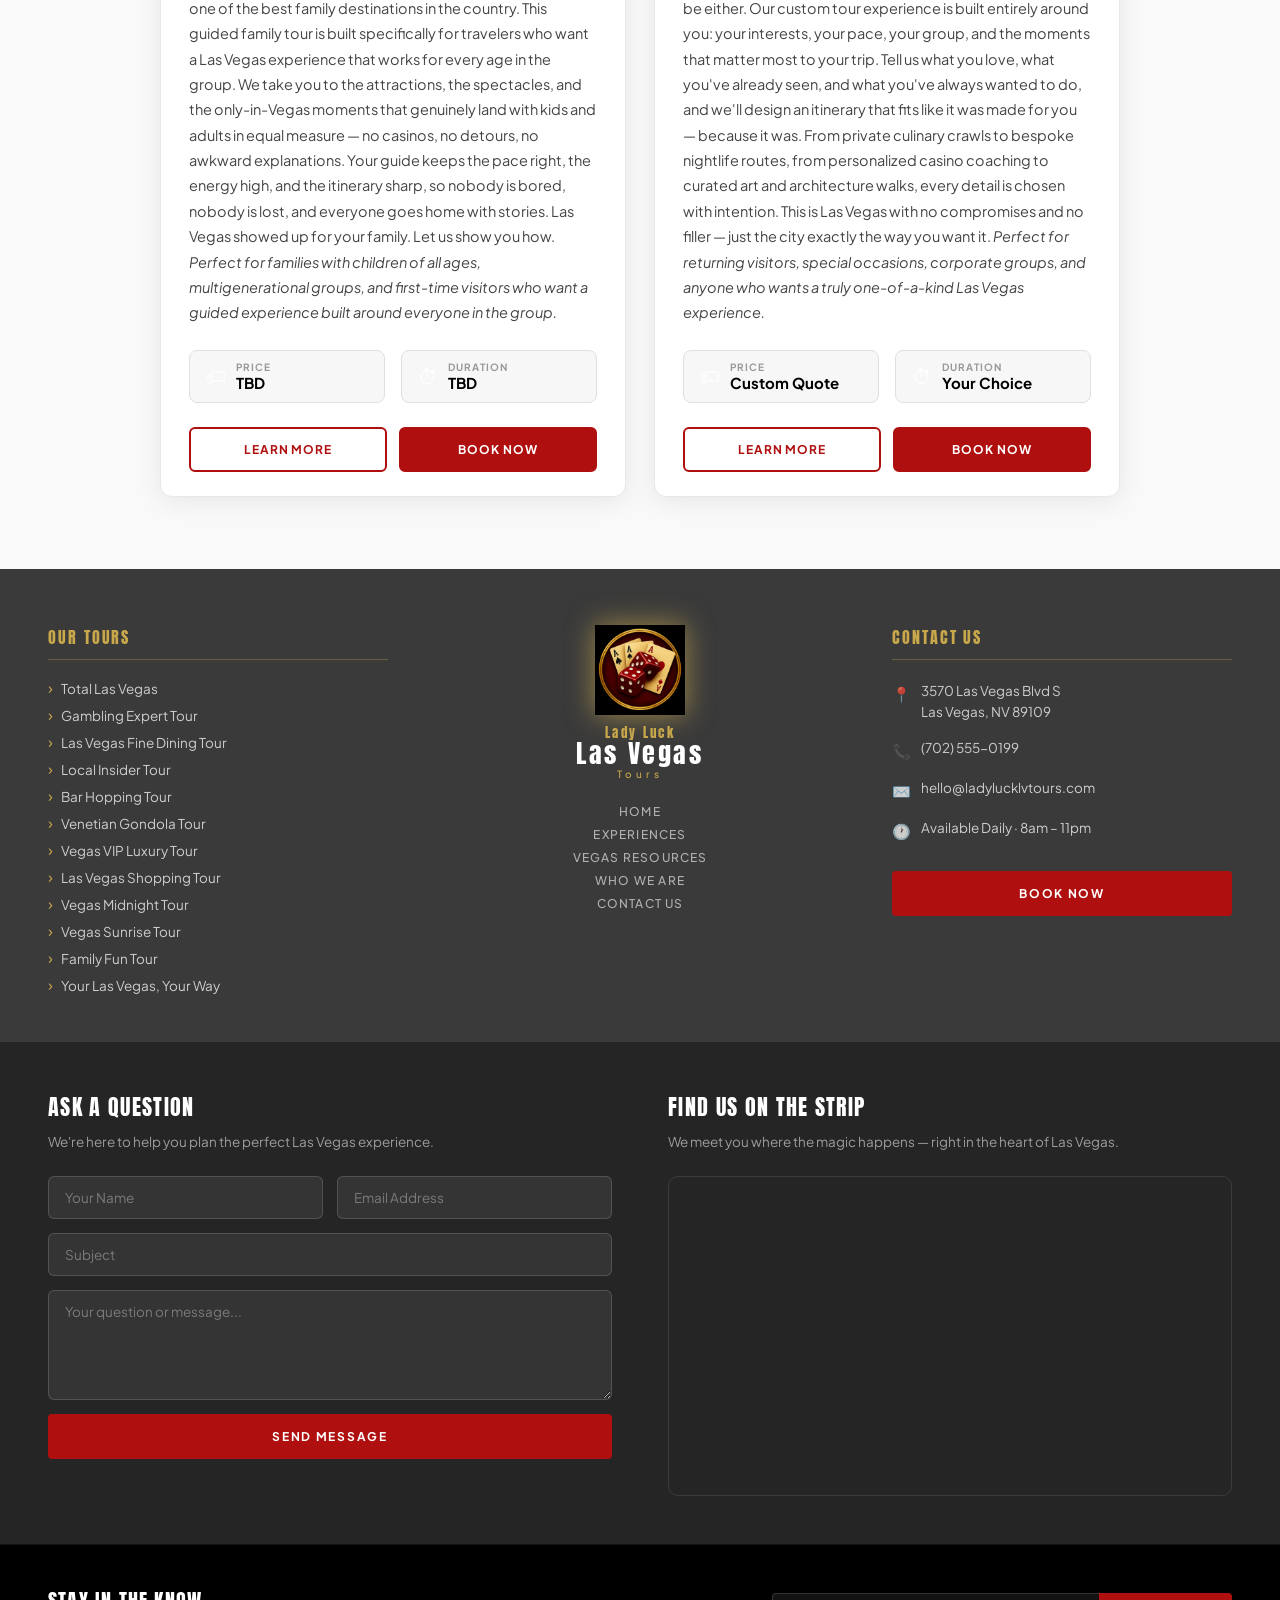
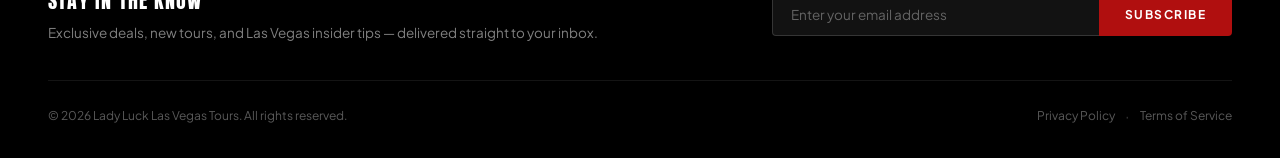
==== commit d8215eab: "7 fixes: lighter headings, larger subtitle/buttons, footer mobile centering, boxed tablet footer, co" ====
--- a/index.html
+++ b/index.html
@@ -14,7 +14,7 @@
 
   <!-- ANNOUNCEMENT BAR -->
   <div class="announcement-bar">
-    <p>Free Welcome Drink <span class="sep">•</span> Complimentary Photo Keepsake <span class="sep">•</span> Vegas Memorabilia Gift <span class="sep">•</span> For Every Guest</p>
+    <p>Free Welcome Drink <span class="sep">•</span> Complimentary Photo Keepsake <span class="sep">•</span> For Every Guest</p>
   </div>
 
   <!-- FIXED FLOATING NAV — always visible on scroll -->
@@ -28,8 +28,11 @@
       </div>
     </a>
 
-    <div class="navbar-toggle" id="navToggle">
-      <span></span><span></span><span></span>
+    <div class="navbar-right-controls">
+      <a href="contact-us.html" class="navbar-mobile-cta">Book Now</a>
+      <div class="navbar-toggle" id="navToggle">
+        <span></span><span></span><span></span>
+      </div>
     </div>
 
     <ul class="navbar-menu" id="navMenu">
@@ -651,11 +654,11 @@
         </form>
       </div>
       <div class="footer-c3-bottom">
-        <p class="footer-copy">© 2025 Lady Luck Las Vegas Tours. All rights reserved.</p>
+        <p class="footer-copy">© 2026 Lady Luck Las Vegas Tours. All rights reserved.</p>
         <div class="footer-legal">
-          <a href="#">Privacy Policy</a>
+          <a href="privacy.html">Privacy Policy</a>
           <span>·</span>
-          <a href="#">Terms of Service</a>
+          <a href="terms.html">Terms of Service</a>
         </div>
       </div>
     </div>
--- a/styles.css
+++ b/styles.css
@@ -4,15 +4,15 @@
    Tablet Portrait | Tablet Landscape | Laptop | Desktop
    ============================================================ */
 
-@import url('https://fonts.googleapis.com/css2?family=Anton&family=Plus+Jakarta+Sans:wght@300;400;500;600;700&family=Playfair+Display:ital,wght@0,400;0,600;0,700;1,400&family=Lustria&display=swap');
+@import url('https://fonts.googleapis.com/css2?family=Anton&family=Plus+Jakarta+Sans:wght@300;400;500;600;700&display=swap');
 
 :root {
   --accent-red:   #B00F0F;
   --white:        #ffffff;
   --black:        #000000;
   --gold:         #C9A84C;
-  --font-head:    'Anton', sans-serif;        /* H1, H2, H3, nav — Anton */
-  --font-body:    'Plus Jakarta Sans', sans-serif; /* body text, subtitles, labels */
+  --font-head:    'Anton', sans-serif;
+  --font-body:    'Plus Jakarta Sans', sans-serif;
   --announce-h:   30px;
   --navbar-h:     100px;
 }
@@ -26,11 +26,12 @@
   overflow-x: hidden;
 }
 
-/* Universal heading styles */
+/* Universal heading — Anton, uppercase, normal weight (Anton has no bold) */
 h1, h2, h3, h4, h5, h6 {
   font-family: var(--font-head);
+  font-weight: 400;
   text-transform: uppercase;
-  letter-spacing: 0.03em;
+  letter-spacing: 0.02em;
 }
 
 /* ============================================================
@@ -77,17 +78,13 @@
 }
 .hero-bg { position: absolute; inset: 0; z-index: 0; }
 .hero-img {
-  position: absolute;
-  inset: 0;
-  width: 100%;
-  height: 100%;
+  position: absolute; inset: 0;
+  width: 100%; height: 100%;
   object-fit: cover;
   object-position: center center;
 }
 .hero-overlay {
-  position: absolute;
-  inset: 0;
-  z-index: 1;
+  position: absolute; inset: 0; z-index: 1;
   background: linear-gradient(
     to bottom,
     rgba(0,0,0,0.45) 0%,
@@ -102,16 +99,15 @@
 .navbar {
   position: fixed;
   top: calc(var(--announce-h) + 14px);
-  left: 0;
-  right: 0;
+  left: 0; right: 0;
   z-index: 1000;
   width: calc(100% - 80px);
   max-width: 1280px;
   margin: 0 auto;
-  background: rgba(0, 0, 0, 0.35);
+  background: rgba(0,0,0,0.35);
   backdrop-filter: blur(20px);
   -webkit-backdrop-filter: blur(20px);
-  border: 1px solid rgba(255, 255, 255, 0.18);
+  border: 1px solid rgba(255,255,255,0.18);
   border-radius: 16px;
   display: flex;
   align-items: center;
@@ -121,7 +117,7 @@
   transition: background 0.3s ease, box-shadow 0.3s ease;
 }
 .navbar.scrolled {
-  background: rgba(0, 0, 0, 0.72);
+  background: rgba(0,0,0,0.72);
   backdrop-filter: blur(28px);
   -webkit-backdrop-filter: blur(28px);
   box-shadow: 0 8px 32px rgba(0,0,0,0.45);
@@ -129,76 +125,46 @@
 
 /* Logo */
 .navbar-logo {
-  display: flex;
-  align-items: center;
-  gap: 12px;
-  text-decoration: none;
-  flex-shrink: 0;
+  display: flex; align-items: center; gap: 12px;
+  text-decoration: none; flex-shrink: 0;
 }
 .navbar-logo img {
-  height: 82px;
-  width: 82px;
-  object-fit: contain;
+  height: 82px; width: 82px; object-fit: contain;
   filter: drop-shadow(0 0 14px rgba(201,168,76,0.8)) drop-shadow(0 0 30px rgba(176,15,15,0.5));
 }
-.navbar-logo-text {
-  display: flex;
-  flex-direction: column;
-  line-height: 1.2;
-}
+.navbar-logo-text { display: flex; flex-direction: column; line-height: 1.2; }
 .navbar-logo-text .logo-line1 {
-  font-family: var(--font-head);
-  font-size: 14px;
-  color: var(--gold);
-  letter-spacing: 0.14em;
-  text-transform: uppercase;
+  font-family: var(--font-head); font-size: 14px;
+  color: var(--gold); letter-spacing: 0.14em;
   text-shadow: 0 0 12px rgba(201,168,76,0.7);
 }
 .navbar-logo-text .logo-line2 {
-  font-family: var(--font-head);
-  font-size: 28px;
-  color: var(--white);
-  letter-spacing: 0.08em;
-  text-transform: uppercase;
-  line-height: 1.0;
+  font-family: var(--font-head); font-size: 28px;
+  color: var(--white); letter-spacing: 0.08em; line-height: 1.0;
   text-shadow: 0 2px 16px rgba(0,0,0,0.8);
 }
 .navbar-logo-text .logo-line3 {
-  font-family: var(--font-body);
-  font-size: 11px;
-  color: var(--gold);
-  letter-spacing: 0.35em;
-  text-transform: uppercase;
+  font-family: var(--font-body); font-size: 11px;
+  color: var(--gold); letter-spacing: 0.35em; font-weight: 500;
   text-shadow: 0 0 10px rgba(201,168,76,0.6);
-  font-weight: 500;
 }
 
 /* Menu */
 .navbar-menu {
-  display: flex;
-  align-items: center;
-  gap: 2px;
-  list-style: none;
+  display: flex; align-items: center; gap: 2px; list-style: none;
 }
 .navbar-menu li a {
-  font-family: var(--font-body);
-  font-size: 12px;
-  color: var(--white);
-  text-decoration: none;
-  letter-spacing: 0.1em;
-  text-transform: uppercase;
-  padding: 10px 14px;
-  display: block;
-  white-space: nowrap;
-  transition: color 0.2s ease;
-  font-weight: 600;
+  font-family: var(--font-body); font-size: 12px; font-weight: 600;
+  color: var(--white); text-decoration: none;
+  letter-spacing: 0.1em; text-transform: uppercase;
+  padding: 10px 14px; display: block;
+  white-space: nowrap; transition: color 0.2s ease;
 }
 .navbar-menu li a:hover { color: var(--gold); }
 
 .navbar-cta {
   font-family: var(--font-body) !important;
-  font-size: 11.5px !important;
-  font-weight: 700 !important;
+  font-size: 11.5px !important; font-weight: 700 !important;
   letter-spacing: 0.12em !important;
   color: var(--white) !important;
   background: var(--accent-red) !important;
@@ -210,21 +176,40 @@
 }
 .navbar-cta:hover { background: #8a0b0b !important; }
 
+/* Right controls wrapper (hamburger + mobile CTA) */
+.navbar-right-controls {
+  display: none;
+  align-items: center;
+  gap: 10px;
+}
+
+/* Mobile Book Now button (shown only on small screens) */
+.navbar-mobile-cta {
+  font-family: var(--font-body);
+  font-size: 11px;
+  font-weight: 700;
+  letter-spacing: 0.1em;
+  text-transform: uppercase;
+  color: var(--white);
+  background: var(--accent-red);
+  padding: 8px 16px;
+  border-radius: 6px;
+  text-decoration: none;
+  border: 1px solid rgba(255,255,255,0.2);
+  transition: background 0.2s ease;
+  white-space: nowrap;
+}
+.navbar-mobile-cta:hover { background: #8a0b0b; }
+
 /* Hamburger */
 .navbar-toggle {
-  display: none;
+  display: flex;
   flex-direction: column;
-  cursor: pointer;
-  gap: 5px;
-  padding: 8px;
-  z-index: 10;
+  cursor: pointer; gap: 5px; padding: 8px; z-index: 10;
 }
 .navbar-toggle span {
-  display: block;
-  width: 24px;
-  height: 2px;
-  background: var(--white);
-  border-radius: 2px;
+  display: block; width: 26px; height: 2px;
+  background: var(--white); border-radius: 2px;
   transition: transform 0.3s ease, opacity 0.3s ease;
 }
 .navbar-toggle.active span:nth-child(1) { transform: translateY(7px) rotate(45deg); }
@@ -235,40 +220,34 @@
    HERO CONTENT
    ============================================================ */
 .hero-content {
-  position: absolute;
-  z-index: 2;
-  top: 50%;
-  left: 50%;
+  position: absolute; z-index: 2;
+  top: 50%; left: 50%;
   transform: translate(-50%, -50%);
   text-align: center;
   padding: 0 24px;
-  max-width: 900px;
-  width: 100%;
-}
-
-/* H1 — Anton, ALL CAPS, universal */
+  max-width: 920px; width: 100%;
+}
+
+/* H1 — Anton, ALL CAPS */
 .hero-title {
   font-family: var(--font-head);
-  font-size: clamp(42px, 7vw, 90px);
-  font-weight: 400; /* Anton is naturally bold */
+  font-size: clamp(44px, 7vw, 92px);
+  font-weight: 400;
   color: var(--white);
   text-transform: uppercase;
   line-height: 1.05;
-  margin-bottom: 20px;
+  margin-bottom: 22px;
   text-shadow: 0 2px 24px rgba(0,0,0,0.7);
   letter-spacing: 0.02em;
 }
-/* 'Before' — white (overrides red) */
-.hero-title span {
-  color: var(--white);
-}
-
-/* H2 — subtitle — capitalized sentence case, no italic, slightly larger */
+.hero-title span { color: var(--white); } /* BEFORE = white */
+
+/* H2 hero subtitle — sentence case, no italic, larger */
 .hero-subtitle {
   font-family: var(--font-body);
-  font-size: clamp(16px, 1.9vw, 21px);
-  color: rgba(255,255,255,0.88);
-  margin-bottom: 38px;
+  font-size: clamp(17px, 2.1vw, 23px);
+  color: rgba(255,255,255,0.9);
+  margin-bottom: 42px;
   line-height: 1.7;
   font-style: normal;
   font-weight: 400;
@@ -277,240 +256,149 @@
 }
 
 .hero-buttons {
-  display: flex;
-  gap: 16px;
-  justify-content: center;
-  flex-wrap: wrap;
-}
+  display: flex; gap: 18px;
+  justify-content: center; flex-wrap: wrap;
+}
+
+/* Buttons — larger font size */
 .btn-primary {
   font-family: var(--font-body);
-  font-size: 12px;
-  font-weight: 700;
-  letter-spacing: 0.14em;
-  text-transform: uppercase;
-  color: var(--white);
-  background: var(--accent-red);
-  padding: 14px 34px;
-  border: 2px solid var(--accent-red);
-  border-radius: 4px;
-  text-decoration: none;
-  transition: background 0.25s ease;
+  font-size: 14px; font-weight: 700;
+  letter-spacing: 0.14em; text-transform: uppercase;
+  color: var(--white); background: var(--accent-red);
+  padding: 16px 40px;
+  border: 2px solid var(--accent-red); border-radius: 4px;
+  text-decoration: none; transition: background 0.25s ease;
 }
 .btn-primary:hover { background: #8a0b0b; border-color: #8a0b0b; }
 
 .btn-secondary {
   font-family: var(--font-body);
-  font-size: 12px;
-  font-weight: 700;
-  letter-spacing: 0.14em;
-  text-transform: uppercase;
-  color: var(--white);
-  background: transparent;
-  padding: 14px 34px;
-  border: 2px solid rgba(255,255,255,0.5);
-  border-radius: 4px;
-  text-decoration: none;
-  transition: border-color 0.25s ease, color 0.25s ease;
+  font-size: 14px; font-weight: 700;
+  letter-spacing: 0.14em; text-transform: uppercase;
+  color: var(--white); background: transparent;
+  padding: 16px 40px;
+  border: 2px solid rgba(255,255,255,0.5); border-radius: 4px;
+  text-decoration: none; transition: border-color 0.25s ease, color 0.25s ease;
 }
 .btn-secondary:hover { border-color: var(--gold); color: var(--gold); }
 
 /* ============================================================
    TOURS SECTION
    ============================================================ */
-.tours-section {
-  background: #ffffff;
-  padding: 72px 100px 80px;
-}
+.tours-section { background: #ffffff; padding: 72px 100px 80px; }
 .tours-section-alt { background: #f9f9f9; }
 
-.tours-section-header {
-  text-align: center;
-  margin-bottom: 48px;
-}
-.tours-stars {
-  display: flex;
-  justify-content: center;
-  gap: 6px;
-  margin-bottom: 14px;
-}
-.tours-stars span {
-  font-size: 28px;
-  color: var(--gold);
-  line-height: 1;
-}
-
-/* H2 — section title: Anton, uppercase, black */
+.tours-section-header { text-align: center; margin-bottom: 48px; }
+.tours-stars { display: flex; justify-content: center; gap: 6px; margin-bottom: 14px; }
+.tours-stars span { font-size: 28px; color: var(--gold); line-height: 1; }
+
+/* Section H2 title */
 .tours-section-title {
   font-family: var(--font-head);
-  font-size: 38px;
-  color: var(--black);
+  font-size: 38px; color: var(--black);
+  text-transform: uppercase; letter-spacing: 0.03em;
   margin: 0 0 14px;
-  text-transform: uppercase;
-  letter-spacing: 0.03em;
 }
 
 /* Section subtitle — sentence case, no italic */
 .tours-section-subtitle {
   font-family: var(--font-body);
-  font-size: 17px;
-  color: #555;
-  max-width: 620px;
-  margin: 0 auto;
-  line-height: 1.7;
-  font-style: normal;
-  font-weight: 400;
+  font-size: 17px; color: #555;
+  max-width: 620px; margin: 0 auto;
+  line-height: 1.7; font-style: normal; font-weight: 400;
 }
 
 /* Grid */
 .tours-grid {
-  display: grid;
-  grid-template-columns: 1fr 1fr;
-  gap: 32px;
-  max-width: 1060px;
-  margin: 0 auto;
+  display: grid; grid-template-columns: 1fr 1fr;
+  gap: 32px; max-width: 1060px; margin: 0 auto;
 }
 
 /* Card */
 .tour-card {
-  background: #ffffff;
-  border: 1px solid #e8e8e8;
-  border-radius: 12px;
-  overflow: hidden;
+  background: #ffffff; border: 1px solid #e8e8e8;
+  border-radius: 12px; overflow: hidden;
   box-shadow: 0 4px 24px rgba(0,0,0,0.08);
-  display: flex;
-  flex-direction: column;
+  display: flex; flex-direction: column;
   transition: box-shadow 0.3s ease, transform 0.3s ease;
 }
-.tour-card:hover {
-  box-shadow: 0 8px 40px rgba(0,0,0,0.14);
-  transform: translateY(-4px);
-}
-
-.tour-card-img-wrap {
-  width: 100%;
-  height: 260px;
-  overflow: hidden;
-}
+.tour-card:hover { box-shadow: 0 8px 40px rgba(0,0,0,0.14); transform: translateY(-4px); }
+
+.tour-card-img-wrap { width: 100%; height: 260px; overflow: hidden; }
 .tour-card-img {
-  width: 100%;
-  height: 100%;
-  object-fit: cover;
-  display: block;
-  transition: transform 0.4s ease;
+  width: 100%; height: 100%; object-fit: cover;
+  display: block; transition: transform 0.4s ease;
 }
 .tour-card:hover .tour-card-img { transform: scale(1.04); }
 
 .tour-card-body {
   padding: 28px 28px 24px;
-  display: flex;
-  flex-direction: column;
-  flex: 1;
-}
-
-/* H3 card title — Anton, uppercase */
+  display: flex; flex-direction: column; flex: 1;
+}
+
+/* Card H3 — Anton, lighter (normal weight) */
 .tour-card-title {
   font-family: var(--font-head);
-  font-size: 22px;
-  color: var(--black);
+  font-size: 22px; color: var(--black);
   margin: 0 0 6px;
-  line-height: 1.2;
-  text-transform: uppercase;
-  letter-spacing: 0.03em;
-}
-
-/* Card subtitle — gold, small caps, body font */
+  line-height: 1.2; text-transform: uppercase;
+  letter-spacing: 0.03em; font-weight: 400;
+}
+
 .tour-card-subtitle {
   font-family: var(--font-body);
-  font-size: 11px;
-  letter-spacing: 0.12em;
-  text-transform: uppercase;
-  color: #9a7c3f;
-  margin: 0 0 12px 0;
-  font-weight: 600;
+  font-size: 11px; letter-spacing: 0.12em;
+  text-transform: uppercase; color: #9a7c3f;
+  margin: 0 0 12px; font-weight: 600;
 }
 
 .tour-card-desc {
-  font-family: var(--font-body);
-  font-size: 14.5px;
-  color: #444;
-  line-height: 1.75;
-  margin: 0 0 24px;
-  flex: 1;
-  font-weight: 400;
+  font-family: var(--font-body); font-size: 14.5px;
+  color: #444; line-height: 1.75;
+  margin: 0 0 24px; flex: 1; font-weight: 400;
 }
 
 /* Meta badges */
-.tour-card-meta {
-  display: flex;
-  gap: 16px;
-  margin-bottom: 24px;
-  flex-wrap: wrap;
-}
+.tour-card-meta { display: flex; gap: 16px; margin-bottom: 24px; flex-wrap: wrap; }
 .tour-meta-badge {
-  display: flex;
-  align-items: center;
-  gap: 10px;
-  background: #f7f7f7;
-  border: 1px solid #e0e0e0;
-  border-radius: 8px;
-  padding: 10px 16px;
-  flex: 1;
-  min-width: 130px;
+  display: flex; align-items: center; gap: 10px;
+  background: #f7f7f7; border: 1px solid #e0e0e0;
+  border-radius: 8px; padding: 10px 16px;
+  flex: 1; min-width: 130px;
 }
 .meta-icon { font-size: 20px; line-height: 1; }
 .tour-meta-badge div { display: flex; flex-direction: column; }
 .meta-label {
-  font-family: var(--font-body);
-  font-size: 10px;
-  font-weight: 700;
-  letter-spacing: 0.1em;
-  color: #999;
-  text-transform: uppercase;
+  font-family: var(--font-body); font-size: 10px;
+  font-weight: 700; letter-spacing: 0.1em;
+  color: #999; text-transform: uppercase;
 }
 .meta-value {
-  font-family: var(--font-body);
-  font-size: 15px;
-  color: var(--black);
-  font-weight: 700;
+  font-family: var(--font-body); font-size: 15px;
+  color: var(--black); font-weight: 700;
 }
 
 /* Card Buttons */
 .tour-card-buttons { display: flex; gap: 12px; }
-
 .tour-btn-outline {
-  flex: 1;
-  text-align: center;
-  padding: 13px 20px;
-  border: 2px solid var(--accent-red);
-  color: var(--accent-red);
-  background: transparent;
-  border-radius: 6px;
-  font-family: var(--font-body);
-  font-size: 12px;
-  font-weight: 700;
-  letter-spacing: 0.08em;
-  text-transform: uppercase;
-  text-decoration: none;
-  transition: background 0.2s ease, color 0.2s ease;
+  flex: 1; text-align: center; padding: 13px 20px;
+  border: 2px solid var(--accent-red); color: var(--accent-red);
+  background: transparent; border-radius: 6px;
+  font-family: var(--font-body); font-size: 12px; font-weight: 700;
+  letter-spacing: 0.08em; text-transform: uppercase;
+  text-decoration: none; transition: background 0.2s ease, color 0.2s ease;
   white-space: nowrap;
 }
 .tour-btn-outline:hover { background: var(--accent-red); color: var(--white); }
 
 .tour-btn-solid {
-  flex: 1;
-  text-align: center;
-  padding: 13px 20px;
-  background: var(--accent-red);
-  color: var(--white);
-  border: 2px solid var(--accent-red);
-  border-radius: 6px;
-  font-family: var(--font-body);
-  font-size: 12px;
-  font-weight: 700;
-  letter-spacing: 0.08em;
-  text-transform: uppercase;
-  text-decoration: none;
-  transition: background 0.2s ease, opacity 0.2s ease;
+  flex: 1; text-align: center; padding: 13px 20px;
+  background: var(--accent-red); color: var(--white);
+  border: 2px solid var(--accent-red); border-radius: 6px;
+  font-family: var(--font-body); font-size: 12px; font-weight: 700;
+  letter-spacing: 0.08em; text-transform: uppercase;
+  text-decoration: none; transition: background 0.2s ease, opacity 0.2s ease;
   white-space: nowrap;
 }
 .tour-btn-solid:hover { opacity: 0.88; }
@@ -519,375 +407,181 @@
 /* ============================================================
    FOOTER CONTAINER 1 — Medium Gray
    ============================================================ */
-.footer-c1 {
-  background: #3a3a3a;
-  padding: 64px 80px 56px;
-}
+.footer-c1 { background: #3a3a3a; padding: 64px 80px 56px; }
 .footer-c1-inner {
-  max-width: 1200px;
-  margin: 0 auto;
-  display: grid;
-  grid-template-columns: 1fr 1.2fr 1fr;
-  gap: 48px;
-  align-items: start;
-}
-
-/* Footer column titles */
+  max-width: 1200px; margin: 0 auto;
+  display: grid; grid-template-columns: 1fr 1.2fr 1fr;
+  gap: 48px; align-items: start;
+}
 .footer-col-title {
-  font-family: var(--font-head);
-  font-size: 16px;
-  color: var(--gold);
-  text-transform: uppercase;
-  letter-spacing: 0.12em;
-  margin-bottom: 20px;
-  padding-bottom: 10px;
+  font-family: var(--font-head); font-size: 16px;
+  color: var(--gold); letter-spacing: 0.12em;
+  margin-bottom: 20px; padding-bottom: 10px;
   border-bottom: 1px solid rgba(201,168,76,0.3);
 }
-
-/* Tour list */
-.footer-tour-list {
-  list-style: none;
-  display: flex;
-  flex-direction: column;
-  gap: 10px;
-}
+.footer-tour-list { list-style: none; display: flex; flex-direction: column; gap: 10px; }
 .footer-tour-list li a {
-  font-family: var(--font-body);
-  font-size: 13.5px;
-  color: rgba(255,255,255,0.75);
-  text-decoration: none;
-  font-weight: 400;
-  transition: color 0.2s ease;
-  display: flex;
-  align-items: center;
-  gap: 8px;
-}
-.footer-tour-list li a::before {
-  content: '›';
-  color: var(--gold);
-  font-size: 16px;
-  line-height: 1;
-}
+  font-family: var(--font-body); font-size: 13.5px;
+  color: rgba(255,255,255,0.75); text-decoration: none;
+  font-weight: 400; transition: color 0.2s ease;
+  display: flex; align-items: center; gap: 8px;
+}
+.footer-tour-list li a::before { content: '›'; color: var(--gold); font-size: 16px; line-height: 1; }
 .footer-tour-list li a:hover { color: var(--gold); }
 
-/* Footer logo col */
 .footer-col-logo {
-  display: flex;
-  flex-direction: column;
-  align-items: center;
-  text-align: center;
-  gap: 24px;
+  display: flex; flex-direction: column;
+  align-items: center; text-align: center; gap: 24px;
 }
 .footer-logo-link {
-  display: flex;
-  flex-direction: column;
-  align-items: center;
-  gap: 10px;
-  text-decoration: none;
+  display: flex; flex-direction: column;
+  align-items: center; gap: 10px; text-decoration: none;
 }
 .footer-logo-img {
-  height: 90px;
-  width: 90px;
-  object-fit: contain;
+  height: 90px; width: 90px; object-fit: contain;
   filter: drop-shadow(0 0 14px rgba(201,168,76,0.7));
 }
-.footer-logo-text {
-  display: flex;
-  flex-direction: column;
-  align-items: center;
-  line-height: 1.2;
-}
-.footer-logo-line1 {
-  font-family: var(--font-head);
-  font-size: 13px;
-  color: var(--gold);
-  letter-spacing: 0.18em;
-  text-transform: uppercase;
-}
-.footer-logo-line2 {
-  font-family: var(--font-head);
-  font-size: 26px;
-  color: var(--white);
-  letter-spacing: 0.1em;
-  text-transform: uppercase;
-  line-height: 1.05;
-}
-.footer-logo-line3 {
-  font-family: var(--font-body);
-  font-size: 10px;
-  color: var(--gold);
-  letter-spacing: 0.4em;
-  text-transform: uppercase;
-  font-weight: 500;
-}
-.footer-nav {
-  display: flex;
-  flex-direction: column;
-  gap: 8px;
-  align-items: center;
-}
+.footer-logo-text { display: flex; flex-direction: column; align-items: center; line-height: 1.2; }
+.footer-logo-line1 { font-family: var(--font-head); font-size: 13px; color: var(--gold); letter-spacing: 0.18em; }
+.footer-logo-line2 { font-family: var(--font-head); font-size: 26px; color: var(--white); letter-spacing: 0.1em; line-height: 1.05; }
+.footer-logo-line3 { font-family: var(--font-body); font-size: 10px; color: var(--gold); letter-spacing: 0.4em; font-weight: 500; }
+.footer-nav { display: flex; flex-direction: column; gap: 8px; align-items: center; }
 .footer-nav a {
-  font-family: var(--font-body);
-  font-size: 12px;
-  color: rgba(255,255,255,0.6);
-  text-decoration: none;
-  text-transform: uppercase;
-  letter-spacing: 0.1em;
-  font-weight: 500;
-  transition: color 0.2s ease;
+  font-family: var(--font-body); font-size: 12px;
+  color: rgba(255,255,255,0.6); text-decoration: none;
+  text-transform: uppercase; letter-spacing: 0.1em;
+  font-weight: 500; transition: color 0.2s ease;
 }
 .footer-nav a:hover { color: var(--gold); }
 
-/* Contact col */
-.footer-contact-list {
-  list-style: none;
-  display: flex;
-  flex-direction: column;
-  gap: 14px;
-  margin-bottom: 28px;
-}
+.footer-contact-list { list-style: none; display: flex; flex-direction: column; gap: 14px; margin-bottom: 28px; }
 .footer-contact-list li {
-  font-family: var(--font-body);
-  font-size: 13.5px;
-  color: rgba(255,255,255,0.75);
-  line-height: 1.6;
-  display: flex;
-  align-items: flex-start;
-  gap: 10px;
+  font-family: var(--font-body); font-size: 13.5px;
+  color: rgba(255,255,255,0.75); line-height: 1.6;
+  display: flex; align-items: flex-start; gap: 10px;
 }
 .footer-contact-icon { font-size: 15px; flex-shrink: 0; margin-top: 2px; }
-.footer-contact-list li a {
-  color: rgba(255,255,255,0.75);
-  text-decoration: none;
-  transition: color 0.2s ease;
-}
+.footer-contact-list li a { color: rgba(255,255,255,0.75); text-decoration: none; transition: color 0.2s ease; }
 .footer-contact-list li a:hover { color: var(--gold); }
 
-/* Footer Book Now button — matches universal button style */
 .footer-book-btn {
   display: inline-block;
-  font-family: var(--font-body);
-  font-size: 12px;
-  font-weight: 700;
-  letter-spacing: 0.14em;
-  text-transform: uppercase;
-  color: var(--white);
-  background: var(--accent-red);
+  font-family: var(--font-body); font-size: 12px; font-weight: 700;
+  letter-spacing: 0.14em; text-transform: uppercase;
+  color: var(--white); background: var(--accent-red);
   padding: 13px 32px;
-  border: 2px solid var(--accent-red);
-  border-radius: 4px;
-  text-decoration: none;
-  transition: background 0.25s ease;
-  width: 100%;
-  text-align: center;
+  border: 2px solid var(--accent-red); border-radius: 4px;
+  text-decoration: none; transition: background 0.25s ease;
+  width: 100%; text-align: center;
 }
 .footer-book-btn:hover { background: #8a0b0b; border-color: #8a0b0b; }
 
 
 /* ============================================================
-   FOOTER CONTAINER 2 — Dark Gray: Form + Map
-   ============================================================ */
-.footer-c2 {
-  background: #252525;
-  padding: 56px 80px;
-}
+   FOOTER CONTAINER 2 — Dark Gray
+   ============================================================ */
+.footer-c2 { background: #252525; padding: 56px 80px; }
 .footer-c2-inner {
-  max-width: 1200px;
-  margin: 0 auto;
-  display: grid;
-  grid-template-columns: 1fr 1fr;
-  gap: 56px;
-  align-items: start;
+  max-width: 1200px; margin: 0 auto;
+  display: grid; grid-template-columns: 1fr 1fr;
+  gap: 56px; align-items: start;
 }
 .footer-c2-title {
-  font-family: var(--font-head);
-  font-size: 22px;
-  color: var(--white);
-  text-transform: uppercase;
-  letter-spacing: 0.06em;
-  margin-bottom: 8px;
+  font-family: var(--font-head); font-size: 22px; color: var(--white);
+  letter-spacing: 0.06em; margin-bottom: 8px;
 }
 .footer-c2-subtitle {
-  font-family: var(--font-body);
-  font-size: 13.5px;
-  color: rgba(255,255,255,0.55);
-  margin-bottom: 24px;
-  line-height: 1.6;
-}
-
-/* Form */
-.footer-form {
-  display: flex;
-  flex-direction: column;
-  gap: 14px;
-}
-.footer-form-row {
-  display: grid;
-  grid-template-columns: 1fr 1fr;
-  gap: 14px;
-}
-.footer-input,
-.footer-textarea {
-  font-family: var(--font-body);
-  font-size: 13.5px;
-  color: var(--white);
-  background: rgba(255,255,255,0.07);
-  border: 1px solid rgba(255,255,255,0.15);
-  border-radius: 6px;
-  padding: 12px 16px;
-  outline: none;
+  font-family: var(--font-body); font-size: 13.5px;
+  color: rgba(255,255,255,0.55); margin-bottom: 24px; line-height: 1.6;
+}
+.footer-form { display: flex; flex-direction: column; gap: 14px; }
+.footer-form-row { display: grid; grid-template-columns: 1fr 1fr; gap: 14px; }
+.footer-input, .footer-textarea {
+  font-family: var(--font-body); font-size: 13.5px;
+  color: var(--white); background: rgba(255,255,255,0.07);
+  border: 1px solid rgba(255,255,255,0.15); border-radius: 6px;
+  padding: 12px 16px; outline: none;
   transition: border-color 0.2s ease, background 0.2s ease;
-  width: 100%;
-  font-weight: 400;
-}
-.footer-input::placeholder,
-.footer-textarea::placeholder {
-  color: rgba(255,255,255,0.35);
-}
-.footer-input:focus,
-.footer-textarea:focus {
-  border-color: var(--gold);
-  background: rgba(255,255,255,0.1);
-}
+  width: 100%; font-weight: 400;
+}
+.footer-input::placeholder, .footer-textarea::placeholder { color: rgba(255,255,255,0.35); }
+.footer-input:focus, .footer-textarea:focus { border-color: var(--gold); background: rgba(255,255,255,0.1); }
 .footer-input-full { width: 100%; }
-.footer-textarea {
-  resize: vertical;
-  min-height: 110px;
-}
+.footer-textarea { resize: vertical; min-height: 110px; }
 .footer-submit-btn {
-  font-family: var(--font-body);
-  font-size: 12px;
-  font-weight: 700;
-  letter-spacing: 0.14em;
-  text-transform: uppercase;
-  color: var(--white);
-  background: var(--accent-red);
-  border: 2px solid var(--accent-red);
-  border-radius: 4px;
-  padding: 13px 28px;
-  cursor: pointer;
-  transition: background 0.25s ease;
-  align-self: flex-start;
-  width: 100%;
+  font-family: var(--font-body); font-size: 12px; font-weight: 700;
+  letter-spacing: 0.14em; text-transform: uppercase;
+  color: var(--white); background: var(--accent-red);
+  border: 2px solid var(--accent-red); border-radius: 4px;
+  padding: 13px 28px; cursor: pointer;
+  transition: background 0.25s ease; width: 100%;
 }
 .footer-submit-btn:hover { background: #8a0b0b; border-color: #8a0b0b; }
 
-/* Map */
 .footer-map-wrap {
-  width: 100%;
-  height: 320px;
-  border-radius: 10px;
-  overflow: hidden;
-  border: 1px solid rgba(255,255,255,0.1);
-}
-.footer-map-wrap iframe {
-  width: 100%;
-  height: 100%;
-  border: 0;
-  display: block;
-}
-
-
-/* ============================================================
-   FOOTER CONTAINER 3 — Black: Newsletter + Copyright
+  width: 100%; height: 320px; border-radius: 10px;
+  overflow: hidden; border: 1px solid rgba(255,255,255,0.1);
+}
+.footer-map-wrap iframe { width: 100%; height: 100%; border: 0; display: block; }
+
+
+/* ============================================================
+   FOOTER CONTAINER 3 — Black
    ============================================================ */
 .footer-c3 {
-  background: var(--black);
-  padding: 44px 80px 36px;
+  background: var(--black); padding: 44px 80px 36px;
   border-top: 1px solid rgba(255,255,255,0.07);
 }
-.footer-c3-inner {
-  max-width: 1200px;
-  margin: 0 auto;
-}
+.footer-c3-inner { max-width: 1200px; margin: 0 auto; }
 .footer-newsletter {
-  display: flex;
-  align-items: center;
-  justify-content: space-between;
-  gap: 40px;
+  display: flex; align-items: center;
+  justify-content: space-between; gap: 40px;
   padding-bottom: 36px;
   border-bottom: 1px solid rgba(255,255,255,0.08);
   flex-wrap: wrap;
 }
 .footer-newsletter-text { flex: 1; min-width: 240px; }
 .footer-newsletter-title {
-  font-family: var(--font-head);
-  font-size: 20px;
-  color: var(--white);
-  text-transform: uppercase;
-  letter-spacing: 0.06em;
-  margin-bottom: 6px;
+  font-family: var(--font-head); font-size: 20px; color: var(--white);
+  letter-spacing: 0.06em; margin-bottom: 6px;
 }
 .footer-newsletter-sub {
-  font-family: var(--font-body);
-  font-size: 13.5px;
-  color: rgba(255,255,255,0.5);
-  line-height: 1.6;
-}
-.footer-newsletter-form {
-  display: flex;
-  gap: 0;
-  flex: 1;
-  max-width: 460px;
-  min-width: 240px;
-}
+  font-family: var(--font-body); font-size: 13.5px;
+  color: rgba(255,255,255,0.5); line-height: 1.6;
+}
+.footer-newsletter-form { display: flex; gap: 0; flex: 1; max-width: 460px; min-width: 240px; }
 .footer-nl-input {
-  font-family: var(--font-body);
-  font-size: 13.5px;
-  color: var(--white);
-  background: rgba(255,255,255,0.07);
+  font-family: var(--font-body); font-size: 13.5px;
+  color: var(--white); background: rgba(255,255,255,0.07);
   border: 1px solid rgba(255,255,255,0.15);
-  border-right: none;
-  border-radius: 4px 0 0 4px;
-  padding: 12px 18px;
-  outline: none;
-  flex: 1;
+  border-right: none; border-radius: 4px 0 0 4px;
+  padding: 12px 18px; outline: none; flex: 1;
   transition: border-color 0.2s ease;
 }
 .footer-nl-input::placeholder { color: rgba(255,255,255,0.35); }
 .footer-nl-input:focus { border-color: var(--gold); }
 .footer-nl-btn {
-  font-family: var(--font-body);
-  font-size: 12px;
-  font-weight: 700;
-  letter-spacing: 0.12em;
-  text-transform: uppercase;
-  color: var(--white);
-  background: var(--accent-red);
-  border: 2px solid var(--accent-red);
-  border-radius: 0 4px 4px 0;
-  padding: 12px 24px;
-  cursor: pointer;
-  transition: background 0.2s ease;
-  white-space: nowrap;
+  font-family: var(--font-body); font-size: 12px; font-weight: 700;
+  letter-spacing: 0.12em; text-transform: uppercase;
+  color: var(--white); background: var(--accent-red);
+  border: 2px solid var(--accent-red); border-radius: 0 4px 4px 0;
+  padding: 12px 24px; cursor: pointer;
+  transition: background 0.2s ease; white-space: nowrap;
 }
 .footer-nl-btn:hover { background: #8a0b0b; }
 
-/* Copyright row */
 .footer-c3-bottom {
-  display: flex;
-  justify-content: space-between;
-  align-items: center;
-  padding-top: 24px;
-  flex-wrap: wrap;
-  gap: 12px;
+  display: flex; justify-content: space-between; align-items: center;
+  padding-top: 24px; flex-wrap: wrap; gap: 12px;
 }
 .footer-copy {
-  font-family: var(--font-body);
-  font-size: 12px;
-  color: rgba(255,255,255,0.35);
-  font-weight: 400;
-}
-.footer-legal {
-  display: flex;
-  align-items: center;
-  gap: 10px;
-}
+  font-family: var(--font-body); font-size: 12px;
+  color: rgba(255,255,255,0.35); font-weight: 400;
+}
+.footer-legal { display: flex; align-items: center; gap: 10px; }
 .footer-legal a {
-  font-family: var(--font-body);
-  font-size: 12px;
-  color: rgba(255,255,255,0.35);
-  text-decoration: none;
+  font-family: var(--font-body); font-size: 12px;
+  color: rgba(255,255,255,0.35); text-decoration: none;
   transition: color 0.2s ease;
 }
 .footer-legal a:hover { color: var(--gold); }
@@ -898,7 +592,7 @@
    RESPONSIVE BREAKPOINTS
    ============================================================ */
 
-/* 2. LAPTOP (1025px – 1280px) */
+/* LAPTOP (≤ 1280px) */
 @media (max-width: 1280px) {
   .navbar { width: calc(100% - 60px); padding: 0 24px 0 16px; }
   .tours-section { padding: 64px 60px 72px; }
@@ -908,7 +602,6 @@
   .footer-c2 { padding: 48px 48px; }
   .footer-c3 { padding: 40px 48px 32px; }
 }
-
 @media (max-width: 1100px) {
   .navbar-menu li a { font-size: 11px; padding: 10px 10px; }
   .tours-section { padding: 60px 40px 68px; }
@@ -916,10 +609,9 @@
   .footer-c2-inner { gap: 36px; }
 }
 
-/* 3. TABLET LANDSCAPE (769px – 1024px) */
+/* TABLET LANDSCAPE (769px – 1024px) */
 @media (max-width: 1024px) {
   :root { --navbar-h: 80px; }
-
   .navbar { width: calc(100% - 40px); padding: 0 20px 0 14px; height: var(--navbar-h); }
   .navbar-logo img { height: 64px; width: 64px; }
   .navbar-logo-text .logo-line1 { font-size: 12px; }
@@ -929,8 +621,9 @@
   .navbar-cta { padding: 8px 14px !important; font-size: 10px !important; }
 
   .hero { min-height: 520px; }
-  .hero-title { font-size: clamp(34px, 5.5vw, 62px); }
-  .hero-subtitle { font-size: clamp(14px, 1.8vw, 18px); }
+  .hero-title { font-size: clamp(36px, 5.5vw, 64px); }
+  .hero-subtitle { font-size: clamp(15px, 1.9vw, 19px); }
+  .btn-primary, .btn-secondary { font-size: 13px; padding: 14px 32px; }
 
   .tours-section { padding: 56px 32px 64px; }
   .tours-grid { grid-template-columns: 1fr 1fr; gap: 24px; max-width: 100%; }
@@ -948,30 +641,32 @@
   .footer-newsletter-form { max-width: 100%; width: 100%; }
 }
 
-/* 4. TABLET PORTRAIT (600px – 768px) */
+/* TABLET PORTRAIT (600px – 768px) */
 @media (max-width: 768px) {
-  :root { --announce-h: 26px; --navbar-h: 68px; }
+  :root { --announce-h: 26px; --navbar-h: 72px; }
 
   .announcement-bar p { font-size: 9.5px; letter-spacing: 0.1em; }
   .announcement-bar .sep { margin: 0 5px; }
 
-  .navbar { width: calc(100% - 24px); padding: 0 16px; height: var(--navbar-h); border-radius: 12px; }
-  .navbar-logo img { height: 54px; width: 54px; }
-  .navbar-logo { gap: 8px; }
-  .navbar-logo-text .logo-line1 { font-size: 11px; }
-  .navbar-logo-text .logo-line2 { font-size: 19px; }
-  .navbar-logo-text .logo-line3 { font-size: 9px; letter-spacing: 0.25em; }
+  /* Navbar — hamburger mode */
+  .navbar {
+    width: calc(100% - 24px); padding: 0 16px;
+    height: var(--navbar-h); border-radius: 12px;
+  }
+  .navbar-logo img { height: 58px; width: 58px; }
+  .navbar-logo { gap: 9px; }
+  .navbar-logo-text .logo-line1 { font-size: 12px; }
+  .navbar-logo-text .logo-line2 { font-size: 22px; }
+  .navbar-logo-text .logo-line3 { font-size: 9.5px; letter-spacing: 0.25em; }
+  .navbar-right-controls { display: flex; }
   .navbar-menu {
     display: none;
     position: fixed;
     top: calc(var(--announce-h) + var(--navbar-h) + 20px);
     left: 12px; right: 12px;
     background: rgba(0,0,0,0.95);
-    backdrop-filter: blur(24px);
-    -webkit-backdrop-filter: blur(24px);
-    border-radius: 14px;
-    flex-direction: column;
-    gap: 0;
+    backdrop-filter: blur(24px); -webkit-backdrop-filter: blur(24px);
+    border-radius: 14px; flex-direction: column; gap: 0;
     padding: 12px 0 16px;
     border: 1px solid rgba(255,255,255,0.14);
     box-shadow: 0 16px 48px rgba(0,0,0,0.6);
@@ -980,15 +675,18 @@
   .navbar-menu li { width: 100%; text-align: center; }
   .navbar-menu li a { padding: 14px 28px; font-size: 13px; border-bottom: 1px solid rgba(255,255,255,0.06); }
   .navbar-menu li:last-child a { border-bottom: none; }
-  .navbar-cta { margin: 8px 24px 0 !important; border-radius: 8px !important; padding: 12px 28px !important; font-size: 12px !important; display: block; }
-  .navbar-toggle { display: flex; }
-
+  /* Hide the Book Now inside menu on tablet portrait since it's in right-controls */
+  .navbar-menu .navbar-cta { display: none; }
+
+  /* Hero */
   .hero { height: 100svh; min-height: 500px; }
   .hero-img { object-position: center 35%; }
   .hero-content { padding: 0 20px; }
-  .hero-title { font-size: clamp(30px, 8vw, 52px); }
-  .hero-subtitle { font-size: 15px; line-height: 1.65; }
-
+  .hero-title { font-size: clamp(32px, 8vw, 54px); }
+  .hero-subtitle { font-size: 16px; line-height: 1.65; }
+  .btn-primary, .btn-secondary { font-size: 13px; padding: 14px 30px; }
+
+  /* Tours */
   .tours-section { padding: 48px 20px 56px; }
   .tours-section-title { font-size: 28px; }
   .tours-section-subtitle { font-size: 15px; }
@@ -1000,50 +698,70 @@
   .tour-card-desc { font-size: 14px; }
   .tour-card-meta { gap: 12px; }
   .tour-meta-badge { padding: 9px 14px; }
-
-  /* Footer */
+  /* Buttons NOT full width on tablet portrait */
+  .tour-card-buttons { flex-direction: row; gap: 12px; }
+  .tour-btn-outline, .tour-btn-solid { flex: 1; width: auto; }
+
+  /* Footer C1 — centered */
   .footer-c1 { padding: 40px 20px 36px; }
-  .footer-c1-inner { grid-template-columns: 1fr; gap: 36px; }
+  .footer-c1-inner { grid-template-columns: 1fr; gap: 36px; text-align: center; }
+  .footer-col-tours .footer-col-title,
+  .footer-col-contact .footer-col-title { text-align: center; }
+  .footer-tour-list { align-items: center; }
   .footer-col-logo { flex-direction: column; align-items: center; }
+  .footer-contact-list li { justify-content: center; }
+  .footer-book-btn { max-width: 240px; display: block; margin: 0 auto; width: auto; }
+
+  /* Footer C2 — boxed, centered */
   .footer-c2 { padding: 40px 20px; }
-  .footer-c2-inner { grid-template-columns: 1fr; gap: 40px; }
+  .footer-c2-inner {
+    grid-template-columns: 1fr; gap: 36px;
+    max-width: 560px; margin: 0 auto;
+  }
+  .footer-c2-title { text-align: center; }
+  .footer-c2-subtitle { text-align: center; }
   .footer-form-row { grid-template-columns: 1fr; }
-  .footer-map-wrap { height: 260px; }
+  .footer-submit-btn { max-width: 240px; width: auto; margin: 0 auto; display: block; }
+  .footer-map-wrap { height: 260px; max-width: 560px; margin: 0 auto; }
+
+  /* Footer C3 — centered, boxed newsletter */
   .footer-c3 { padding: 36px 20px 28px; }
-  .footer-newsletter { flex-direction: column; align-items: flex-start; gap: 20px; }
-  .footer-newsletter-form { max-width: 100%; width: 100%; }
-}
-
-/* 5. MOBILE LANDSCAPE (≤ 767px, landscape) */
+  .footer-c3-inner { max-width: 560px; margin: 0 auto; }
+  .footer-newsletter { flex-direction: column; align-items: center; gap: 20px; text-align: center; }
+  .footer-newsletter-text { min-width: 0; }
+  .footer-newsletter-form { max-width: 100%; width: 100%; min-width: 0; }
+  .footer-c3-bottom { justify-content: center; flex-direction: column; align-items: center; gap: 8px; text-align: center; }
+}
+
+/* MOBILE LANDSCAPE (≤ 767px, landscape) */
 @media (max-width: 767px) and (orientation: landscape) {
-  :root { --announce-h: 24px; --navbar-h: 56px; }
+  :root { --announce-h: 24px; --navbar-h: 60px; }
 
   .announcement-bar { padding: 5px 16px; }
   .announcement-bar p { font-size: 9px; }
 
   .navbar { height: var(--navbar-h); border-radius: 10px; }
-  .navbar-logo img { height: 44px; width: 44px; }
-  .navbar-logo-text .logo-line1 { font-size: 10px; }
-  .navbar-logo-text .logo-line2 { font-size: 17px; }
+  .navbar-logo img { height: 46px; width: 46px; }
+  .navbar-logo-text .logo-line1 { font-size: 11px; }
+  .navbar-logo-text .logo-line2 { font-size: 19px; }
   .navbar-logo-text .logo-line3 { display: none; }
+  .navbar-right-controls { display: flex; gap: 8px; }
+  .navbar-mobile-cta { font-size: 10.5px; padding: 7px 13px; }
   .navbar-menu {
     top: calc(var(--announce-h) + var(--navbar-h) + 10px);
-    flex-direction: row;
-    flex-wrap: wrap;
-    justify-content: center;
-    padding: 8px 12px;
-    gap: 0;
+    flex-direction: row; flex-wrap: wrap;
+    justify-content: center; padding: 8px 12px; gap: 0;
   }
   .navbar-menu li { width: auto; }
   .navbar-menu li a { padding: 10px 14px; font-size: 11.5px; border-bottom: none; }
-  .navbar-cta { margin: 4px 8px 0 !important; }
+  .navbar-menu .navbar-cta { display: none; }
 
   .hero { height: 100svh; min-height: 300px; }
   .hero-content { padding: 0 16px; }
   .hero-title { font-size: clamp(22px, 5.5vw, 40px); margin-bottom: 10px; }
-  .hero-subtitle { font-size: 13px; margin-bottom: 18px; line-height: 1.55; }
+  .hero-subtitle { font-size: 14px; margin-bottom: 18px; line-height: 1.55; }
   .hero-buttons { gap: 10px; }
-  .btn-primary, .btn-secondary { padding: 11px 22px; font-size: 11px; }
+  .btn-primary, .btn-secondary { padding: 12px 24px; font-size: 12px; }
 
   .tours-section { padding: 36px 20px 44px; }
   .tours-grid { grid-template-columns: 1fr 1fr; gap: 18px; max-width: 100%; }
@@ -1057,43 +775,64 @@
   .tour-card-buttons { gap: 8px; }
   .tour-btn-outline, .tour-btn-solid { padding: 10px 12px; font-size: 11px; }
 
+  /* Footer — centered */
   .footer-c1 { padding: 36px 20px 30px; }
-  .footer-c1-inner { grid-template-columns: 1fr 1fr; gap: 24px; }
+  .footer-c1-inner { grid-template-columns: 1fr 1fr; gap: 24px; text-align: center; }
   .footer-col-logo { grid-column: 1 / -1; }
+  .footer-tour-list { align-items: center; }
+  .footer-contact-list li { justify-content: center; }
+  .footer-book-btn { max-width: 200px; margin: 0 auto; display: block; width: auto; }
+
   .footer-c2 { padding: 36px 20px; }
-  .footer-c2-inner { grid-template-columns: 1fr; gap: 32px; }
+  .footer-c2-inner { grid-template-columns: 1fr; gap: 32px; max-width: 100%; text-align: center; }
+  .footer-c2-title { text-align: center; }
+  .footer-c2-subtitle { text-align: center; }
   .footer-form-row { grid-template-columns: 1fr 1fr; }
+  .footer-submit-btn { max-width: 200px; margin: 0 auto; display: block; width: auto; }
   .footer-map-wrap { height: 220px; }
+
   .footer-c3 { padding: 28px 20px 20px; }
-}
-
-/* 6. MOBILE PORTRAIT (≤ 479px) */
+  .footer-newsletter { flex-direction: column; align-items: center; gap: 16px; text-align: center; }
+  .footer-newsletter-form { max-width: 100%; width: 100%; min-width: 0; }
+  .footer-c3-bottom { justify-content: center; flex-direction: column; align-items: center; gap: 8px; text-align: center; }
+}
+
+/* MOBILE PORTRAIT (≤ 479px) */
 @media (max-width: 479px) {
-  :root { --announce-h: 24px; --navbar-h: 60px; }
+  :root { --announce-h: 24px; --navbar-h: 64px; }
 
   .announcement-bar { padding: 5px 12px; }
   .announcement-bar p { font-size: 8.5px; letter-spacing: 0.08em; }
   .announcement-bar .sep { margin: 0 4px; }
 
-  .navbar { width: calc(100% - 16px); padding: 0 14px; height: var(--navbar-h); border-radius: 10px; top: calc(var(--announce-h) + 8px); }
-  .navbar-logo img { height: 46px; width: 46px; }
-  .navbar-logo { gap: 7px; }
-  .navbar-logo-text .logo-line1 { font-size: 10px; letter-spacing: 0.1em; }
-  .navbar-logo-text .logo-line2 { font-size: 18px; letter-spacing: 0.06em; }
-  .navbar-logo-text .logo-line3 { font-size: 8px; letter-spacing: 0.2em; }
-  .navbar-menu { top: calc(var(--announce-h) + var(--navbar-h) + 14px); left: 8px; right: 8px; border-radius: 12px; padding: 10px 0 14px; }
+  .navbar {
+    width: calc(100% - 16px); padding: 0 14px;
+    height: var(--navbar-h); border-radius: 10px;
+    top: calc(var(--announce-h) + 8px);
+  }
+  .navbar-logo img { height: 50px; width: 50px; }
+  .navbar-logo { gap: 8px; }
+  .navbar-logo-text .logo-line1 { font-size: 11px; letter-spacing: 0.1em; }
+  .navbar-logo-text .logo-line2 { font-size: 20px; letter-spacing: 0.06em; }
+  .navbar-logo-text .logo-line3 { font-size: 8.5px; letter-spacing: 0.2em; }
+  .navbar-right-controls { display: flex; gap: 8px; }
+  .navbar-mobile-cta { font-size: 10px; padding: 7px 12px; }
+  .navbar-menu {
+    top: calc(var(--announce-h) + var(--navbar-h) + 14px);
+    left: 8px; right: 8px; border-radius: 12px; padding: 10px 0 14px;
+  }
   .navbar-menu li a { padding: 13px 20px; font-size: 12.5px; }
-  .navbar-cta { margin: 8px 16px 0 !important; }
+  .navbar-menu .navbar-cta { display: none; }
 
   .hero { height: 100svh; min-height: 480px; }
   .hero-img { object-position: center 30%; }
   .hero-content { padding: 0 16px; }
-  /* Mobile portrait H1 — 5px larger than base clamp minimum */
-  .hero-title { font-size: clamp(33px, 9.5vw, 46px); margin-bottom: 14px; line-height: 1.1; }
-  .hero-subtitle { font-size: 14px; line-height: 1.65; margin-bottom: 28px; padding: 0 4px; }
+  /* Mobile portrait H1 — +5px larger */
+  .hero-title { font-size: clamp(36px, 9.5vw, 48px); margin-bottom: 14px; line-height: 1.08; }
+  .hero-subtitle { font-size: 15px; line-height: 1.65; margin-bottom: 28px; padding: 0 4px; }
   .hero-subtitle br { display: none; }
   .hero-buttons { flex-direction: column; align-items: center; gap: 12px; }
-  .btn-primary, .btn-secondary { width: 100%; max-width: 280px; padding: 14px 20px; font-size: 11.5px; text-align: center; }
+  .btn-primary, .btn-secondary { width: 100%; max-width: 300px; padding: 15px 20px; font-size: 13px; text-align: center; }
 
   .tours-section { padding: 40px 16px 48px; }
   .tours-section-title { font-size: 24px; line-height: 1.25; }
@@ -1111,26 +850,37 @@
   .tour-card-buttons { flex-direction: column; gap: 10px; }
   .tour-btn-outline, .tour-btn-solid { width: 100%; padding: 14px 20px; font-size: 12.5px; }
 
+  /* Footer — fully centered */
   .footer-c1 { padding: 36px 16px 32px; }
-  .footer-c1-inner { grid-template-columns: 1fr; gap: 32px; }
-  .footer-col-logo { flex-direction: column; }
+  .footer-c1-inner { grid-template-columns: 1fr; gap: 32px; text-align: center; }
+  .footer-col-logo { flex-direction: column; align-items: center; }
+  .footer-tour-list { align-items: center; }
+  .footer-contact-list li { justify-content: center; }
+  .footer-book-btn { max-width: 220px; margin: 0 auto; display: block; width: auto; }
+
   .footer-c2 { padding: 36px 16px; }
-  .footer-c2-inner { grid-template-columns: 1fr; gap: 32px; }
+  .footer-c2-inner { grid-template-columns: 1fr; gap: 32px; text-align: center; max-width: 100%; }
+  .footer-c2-title { text-align: center; }
+  .footer-c2-subtitle { text-align: center; }
   .footer-form-row { grid-template-columns: 1fr; }
+  .footer-submit-btn { max-width: 220px; margin: 0 auto; display: block; width: auto; }
   .footer-map-wrap { height: 230px; }
+
   .footer-c3 { padding: 32px 16px 24px; }
-  .footer-newsletter { flex-direction: column; gap: 16px; }
-  .footer-newsletter-form { flex-direction: column; max-width: 100%; width: 100%; }
-  .footer-nl-input { border-radius: 4px; border-right: 1px solid rgba(255,255,255,0.15); }
+  .footer-newsletter { flex-direction: column; align-items: center; gap: 16px; text-align: center; }
+  .footer-newsletter-text { min-width: 0; }
+  .footer-newsletter-form { flex-direction: column; max-width: 100%; width: 100%; min-width: 0; }
+  .footer-nl-input { border-radius: 4px; border-right: 1px solid rgba(255,255,255,0.15); border-bottom: none; }
   .footer-nl-btn { border-radius: 4px; width: 100%; }
-  .footer-c3-bottom { flex-direction: column; align-items: flex-start; gap: 8px; }
+  .footer-c3-bottom { flex-direction: column; align-items: center; gap: 8px; text-align: center; }
 }
 
 /* VERY SMALL (≤ 360px) */
 @media (max-width: 360px) {
-  .navbar-logo-text .logo-line2 { font-size: 16px; }
-  .navbar-logo img { height: 40px; width: 40px; }
-  .hero-title { font-size: clamp(28px, 8.5vw, 34px); }
+  .navbar-logo-text .logo-line2 { font-size: 17px; }
+  .navbar-logo img { height: 44px; width: 44px; }
+  .navbar-mobile-cta { font-size: 9.5px; padding: 6px 10px; }
+  .hero-title { font-size: clamp(30px, 9vw, 36px); }
   .tours-section { padding: 32px 12px 40px; }
   .tour-card-body { padding: 14px 12px 14px; }
 }
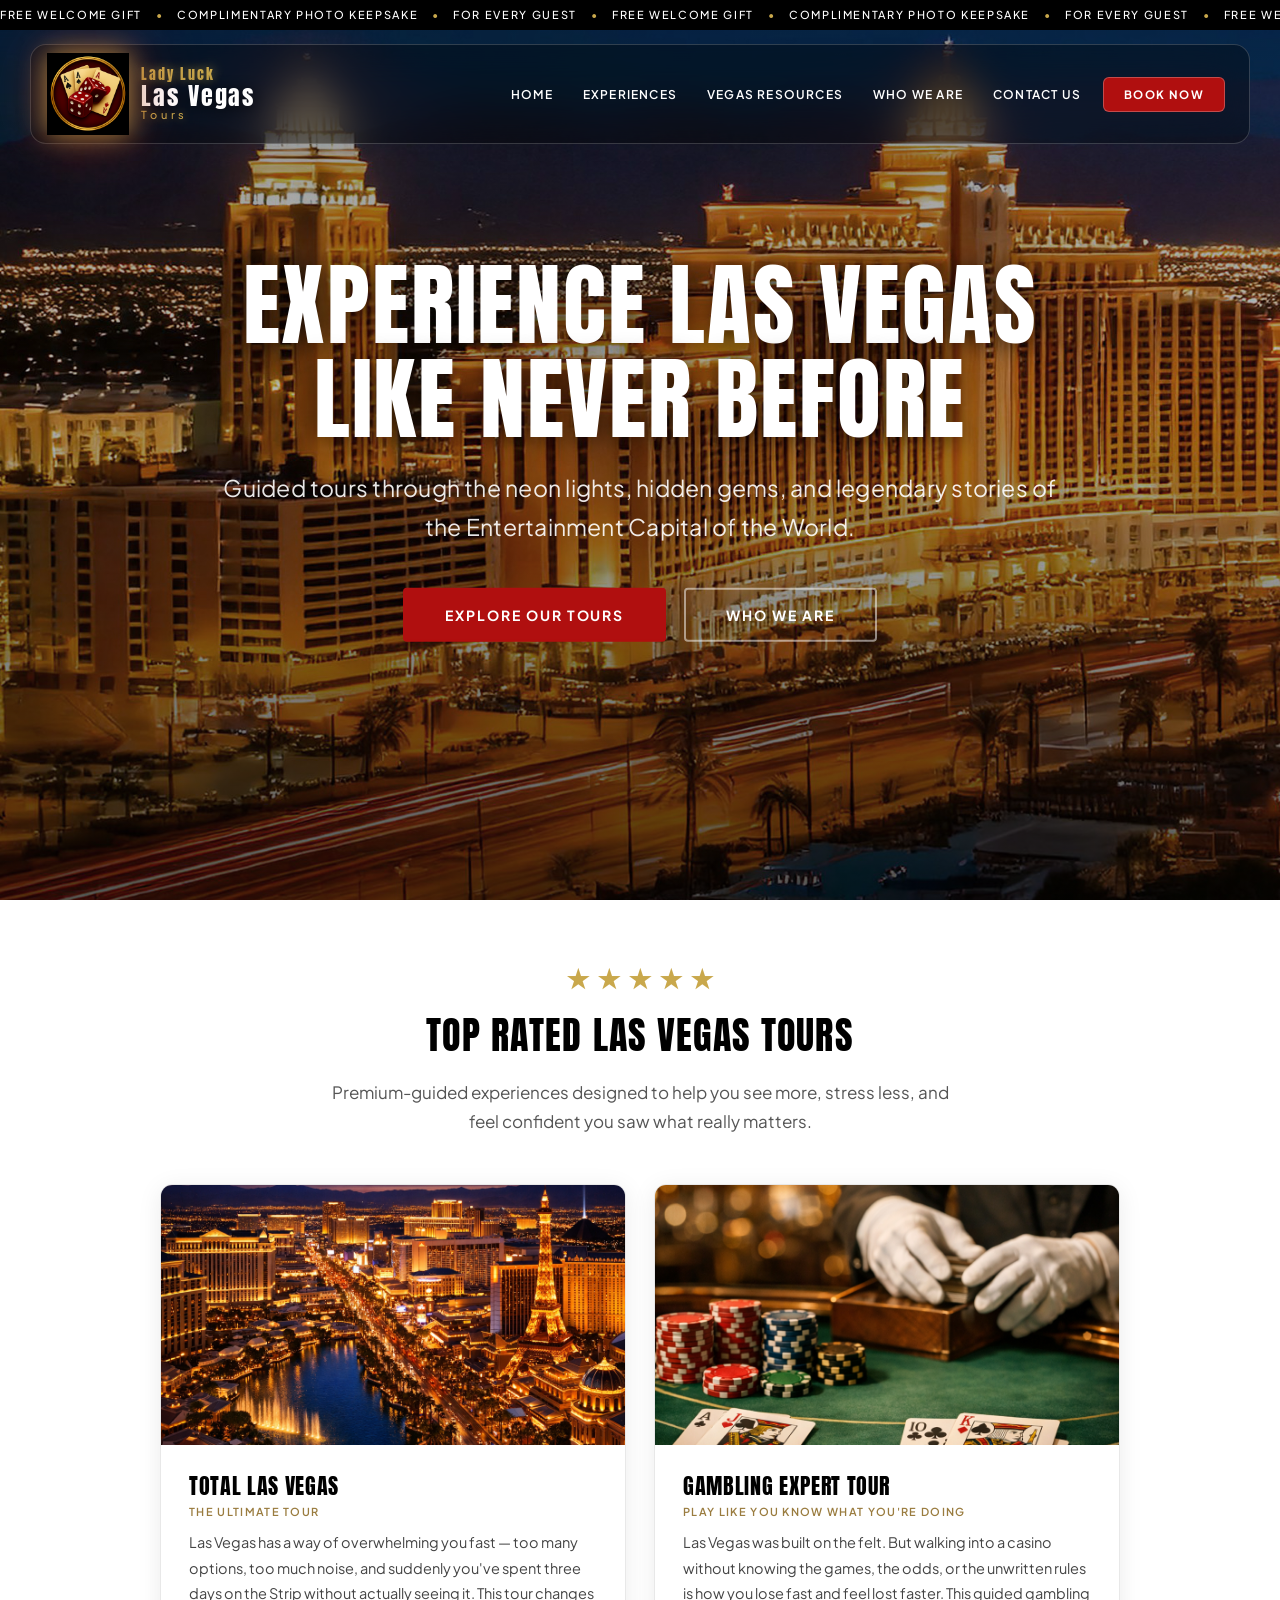
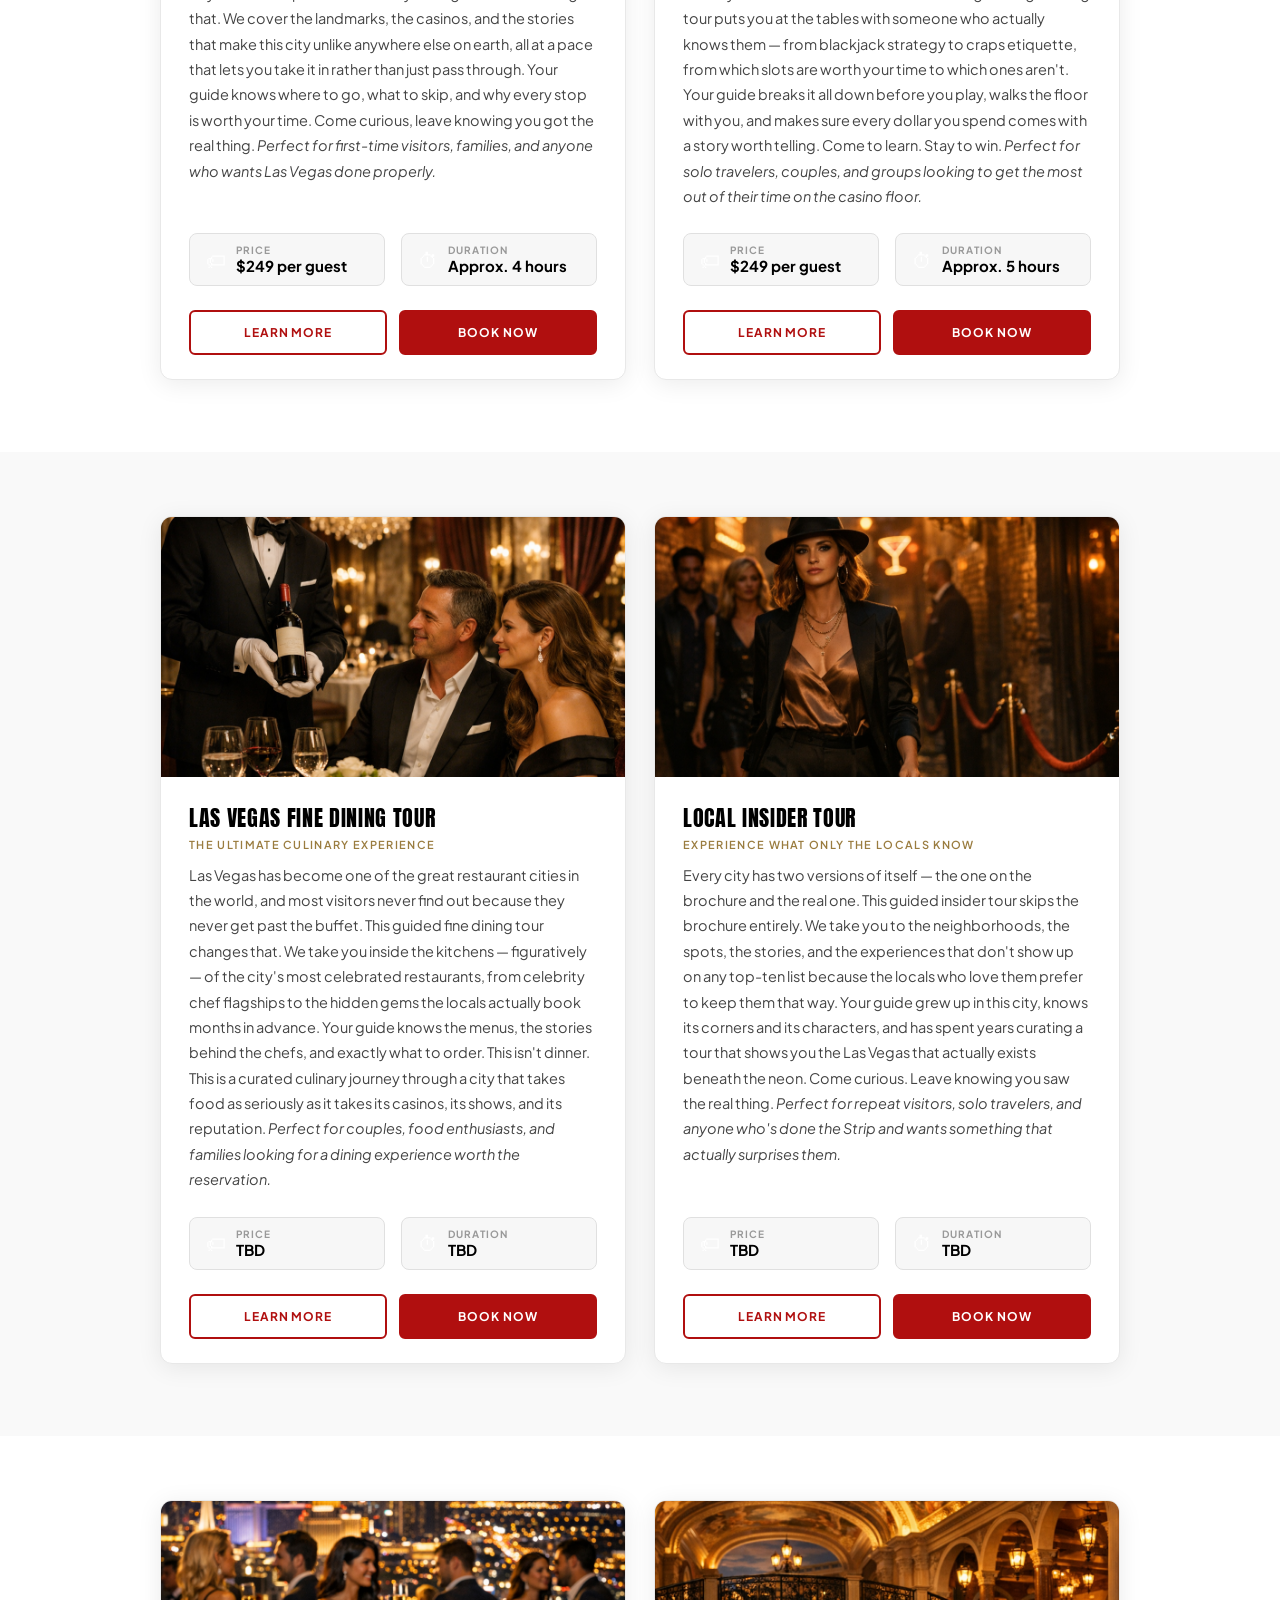
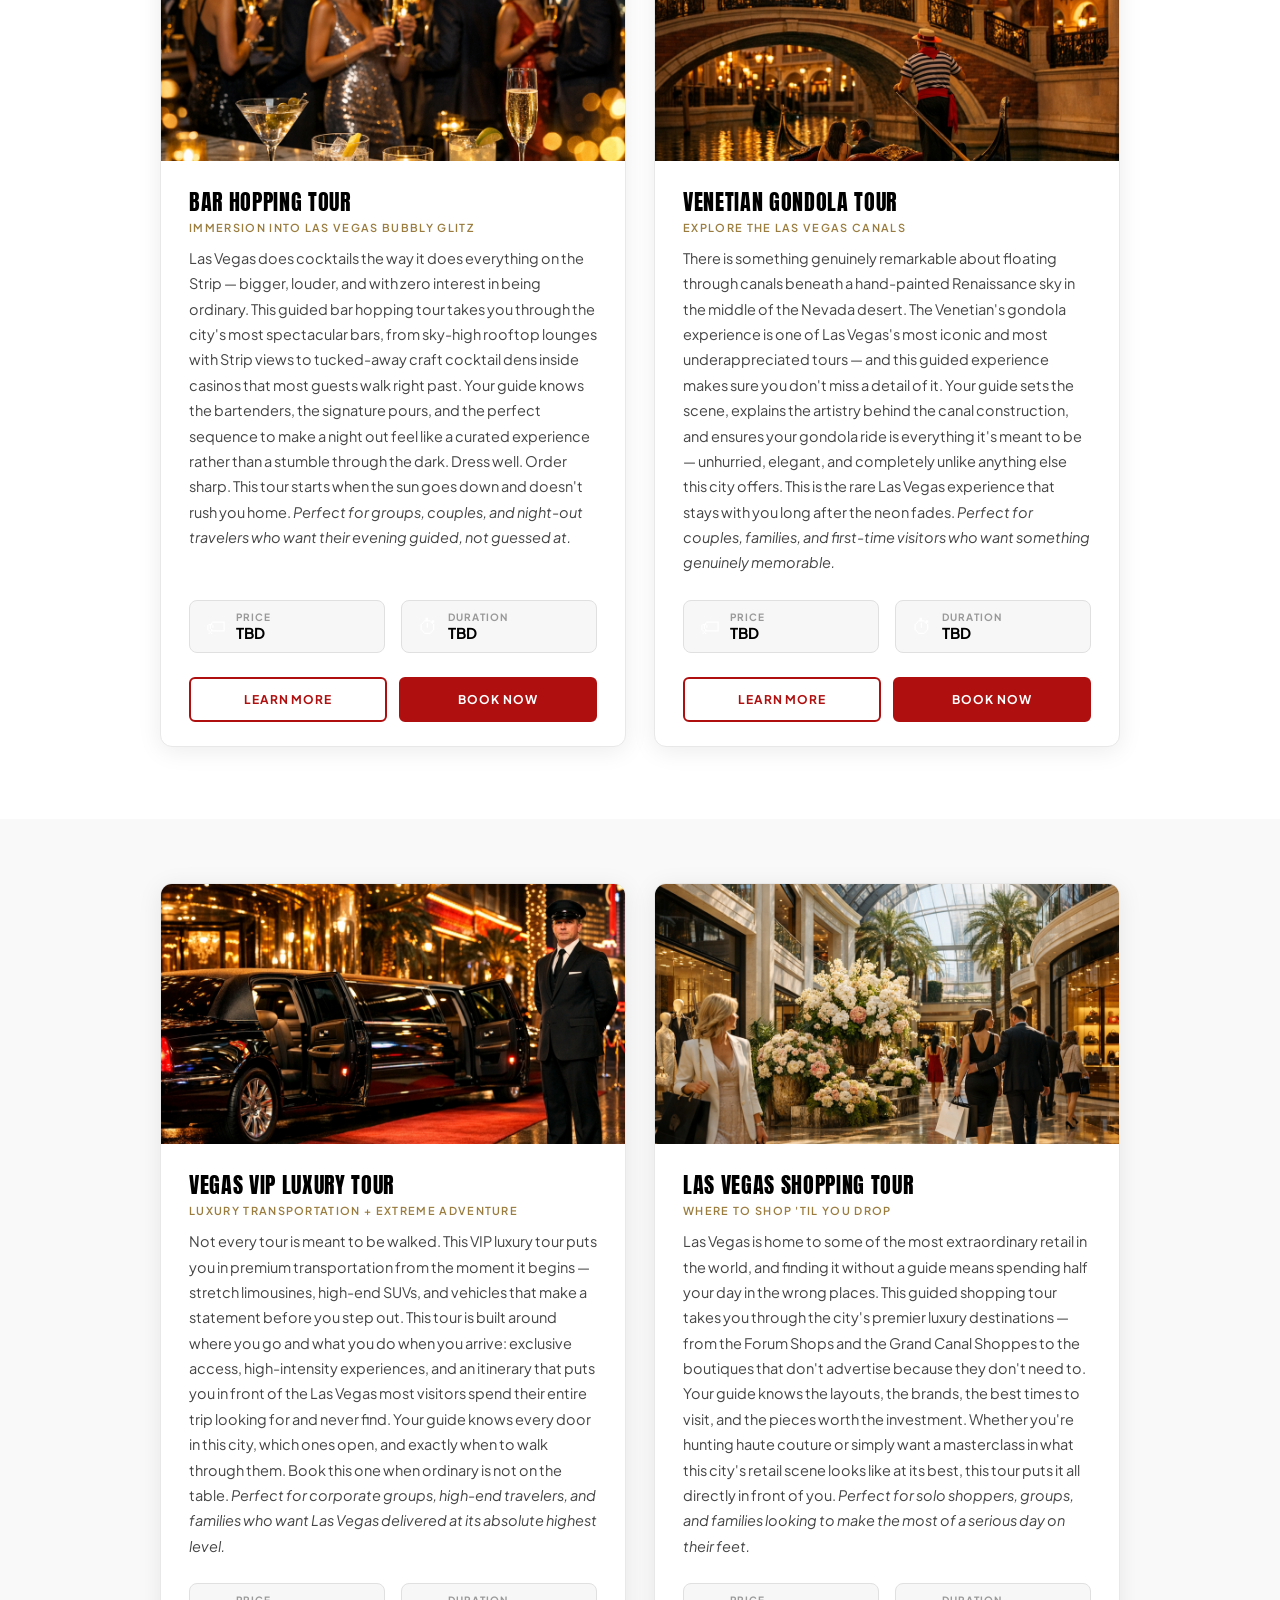
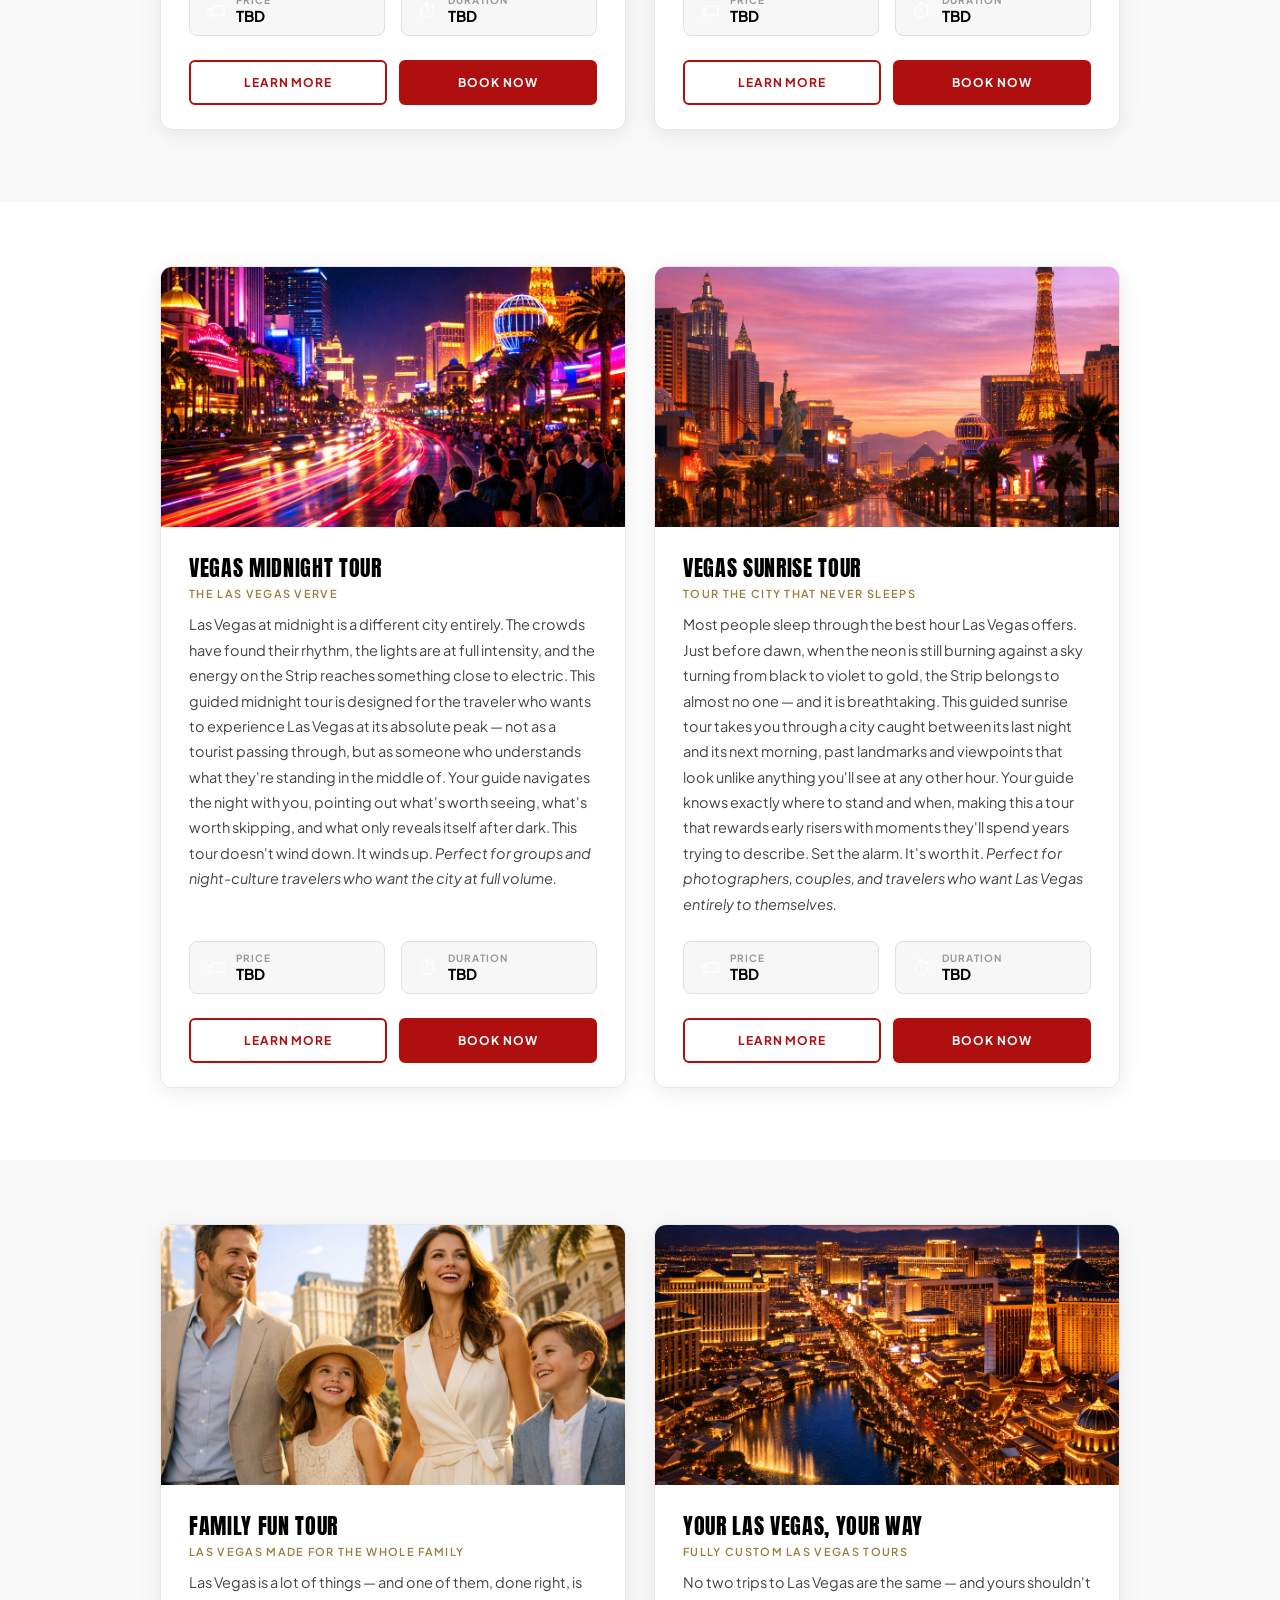
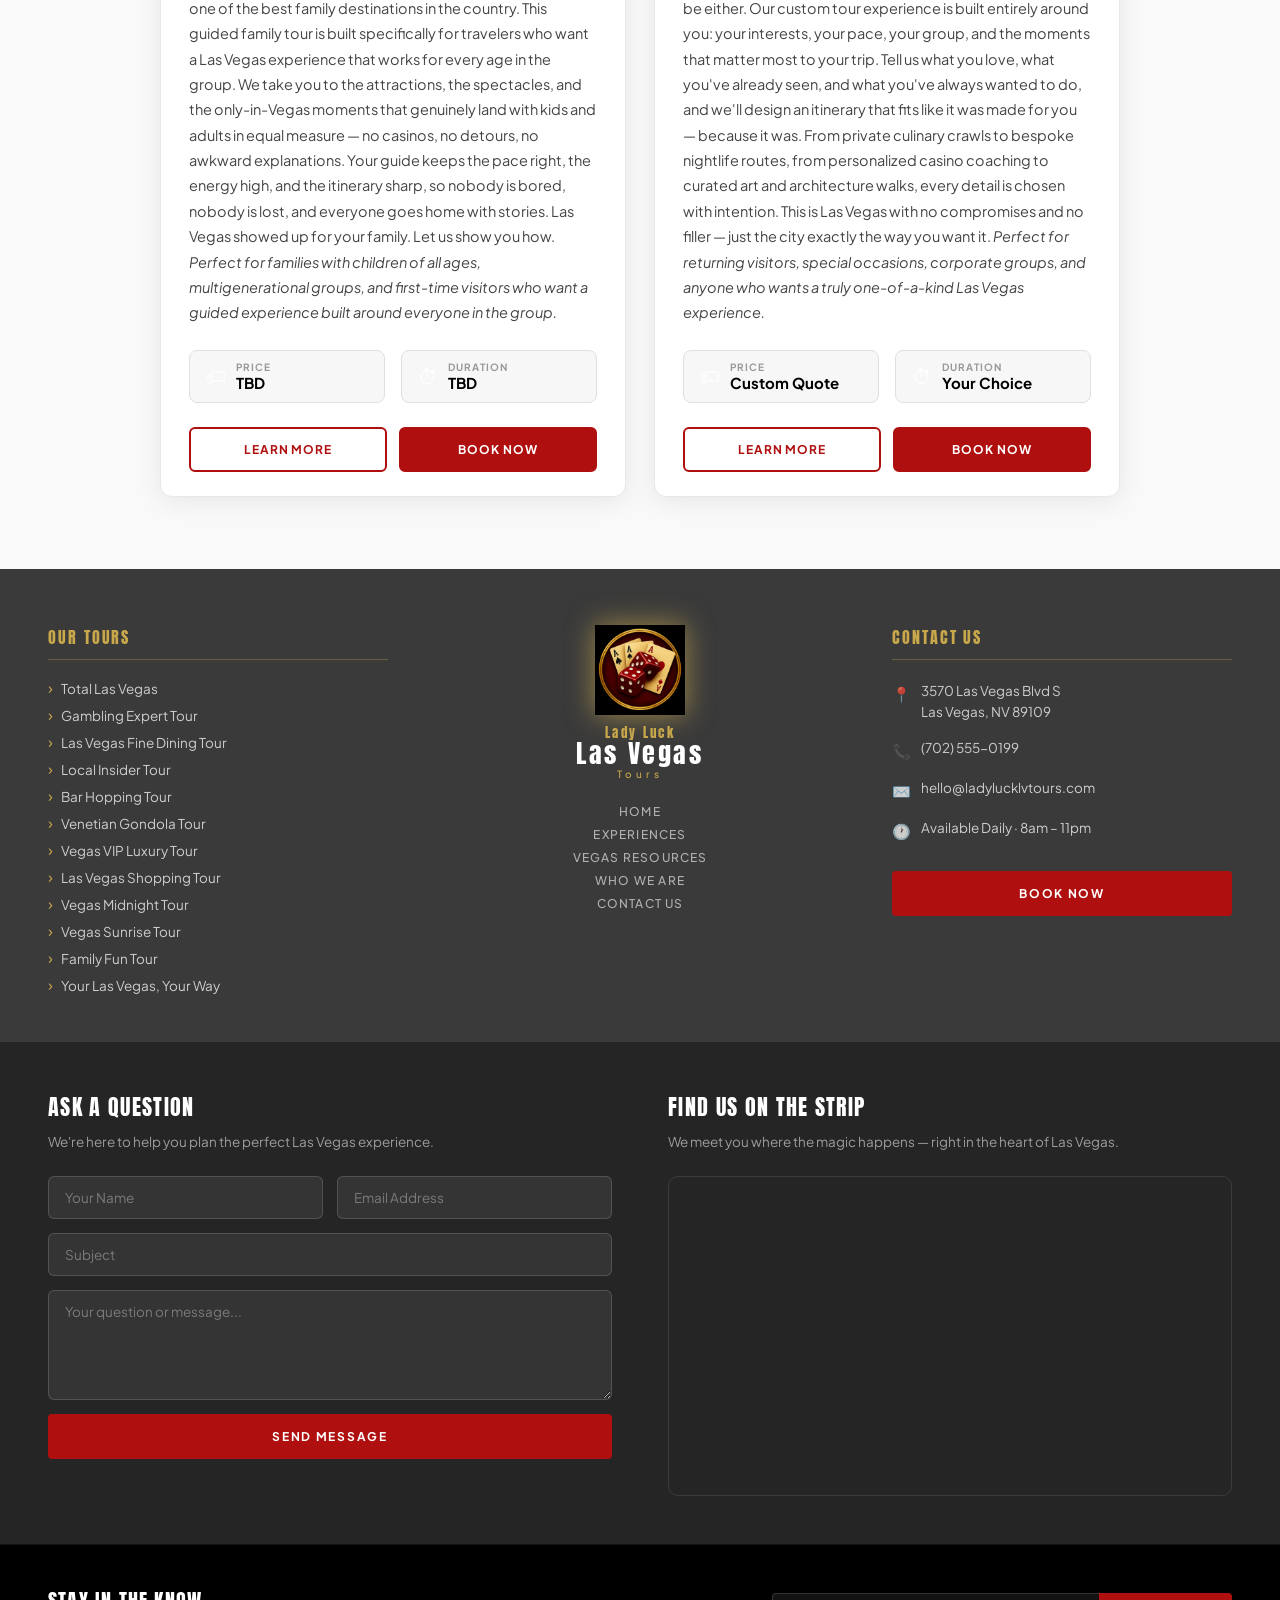
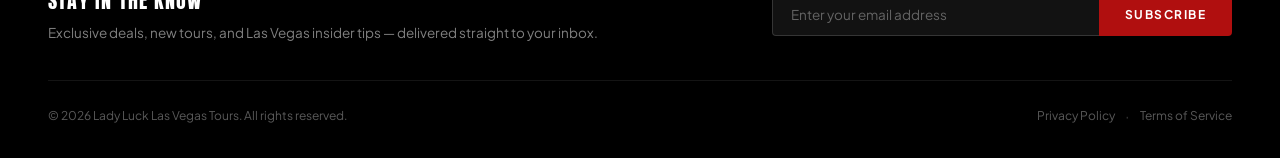
==== commit 1ef3e7e7: "Fix: hamburger Book Now UNDER bars, marquee announcement bar, Free Welcome Gift text" ====
--- a/index.html
+++ b/index.html
@@ -14,7 +14,10 @@
 
   <!-- ANNOUNCEMENT BAR -->
   <div class="announcement-bar">
-    <p>Free Welcome Drink <span class="sep">•</span> Complimentary Photo Keepsake <span class="sep">•</span> For Every Guest</p>
+    <div class="marquee-track">
+      <span class="marquee-content">Free Welcome Gift <span class="sep">•</span> Complimentary Photo Keepsake <span class="sep">•</span> For Every Guest <span class="sep">•</span> Free Welcome Gift <span class="sep">•</span> Complimentary Photo Keepsake <span class="sep">•</span> For Every Guest <span class="sep">•</span> Free Welcome Gift <span class="sep">•</span> Complimentary Photo Keepsake <span class="sep">•</span> For Every Guest &nbsp;&nbsp;&nbsp;&nbsp;&nbsp;&nbsp;</span>
+      <span class="marquee-content" aria-hidden="true">Free Welcome Gift <span class="sep">•</span> Complimentary Photo Keepsake <span class="sep">•</span> For Every Guest <span class="sep">•</span> Free Welcome Gift <span class="sep">•</span> Complimentary Photo Keepsake <span class="sep">•</span> For Every Guest <span class="sep">•</span> Free Welcome Gift <span class="sep">•</span> Complimentary Photo Keepsake <span class="sep">•</span> For Every Guest &nbsp;&nbsp;&nbsp;&nbsp;&nbsp;&nbsp;</span>
+    </div>
   </div>
 
   <!-- FIXED FLOATING NAV — always visible on scroll -->
@@ -29,9 +32,9 @@
     </a>
 
     <div class="navbar-right-controls">
-      <a href="contact-us.html" class="navbar-mobile-cta">Book Now</a>
       <div class="navbar-toggle" id="navToggle">
         <span></span><span></span><span></span>
+        <a href="contact-us.html" class="navbar-mobile-cta">Book Now</a>
       </div>
     </div>
 
--- a/styles.css
+++ b/styles.css
@@ -35,33 +35,48 @@
 }
 
 /* ============================================================
-   ANNOUNCEMENT BAR
+   ANNOUNCEMENT BAR — Scrolling Marquee
    ============================================================ */
 .announcement-bar {
   width: 100%;
   background: var(--black);
-  padding: 7px 20px;
-  text-align: center;
+  padding: 0;
   position: fixed;
-  top: 0;
-  left: 0;
-  right: 0;
+  top: 0; left: 0; right: 0;
   z-index: 1100;
   height: var(--announce-h);
-}
-.announcement-bar p {
+  overflow: hidden;
+  display: flex;
+  align-items: center;
+}
+
+/* Marquee track — holds two copies side by side for seamless loop */
+.marquee-track {
+  display: flex;
+  width: max-content;
+  animation: marquee-scroll 28s linear infinite;
+}
+.marquee-track:hover { animation-play-state: paused; }
+
+/* Each content block */
+.marquee-content {
   font-family: var(--font-body);
   font-size: 11px;
   letter-spacing: 0.15em;
   text-transform: uppercase;
   color: var(--white);
-  line-height: 1;
+  line-height: var(--announce-h);
   white-space: nowrap;
-  overflow: hidden;
-  text-overflow: ellipsis;
+  padding-right: 60px;
   font-weight: 500;
 }
-.announcement-bar .sep { color: var(--gold); margin: 0 8px; }
+
+.announcement-bar .sep { color: var(--gold); margin: 0 10px; }
+
+@keyframes marquee-scroll {
+  0%   { transform: translateX(0); }
+  100% { transform: translateX(-50%); }
+}
 
 /* ============================================================
    HERO
@@ -176,45 +191,56 @@
 }
 .navbar-cta:hover { background: #8a0b0b !important; }
 
-/* Right controls wrapper (hamburger + mobile CTA) */
+/* Right controls wrapper — hidden on desktop */
 .navbar-right-controls {
   display: none;
   align-items: center;
-  gap: 10px;
-}
-
-/* Mobile Book Now button (shown only on small screens) */
+}
+
+/* Hamburger toggle — vertical stack with Book Now BELOW bars */
+.navbar-toggle {
+  display: flex;
+  flex-direction: column;
+  align-items: center;
+  cursor: pointer;
+  gap: 5px;
+  padding: 6px 8px;
+  z-index: 10;
+}
+/* The three bars */
+.navbar-toggle span {
+  display: block;
+  width: 26px; height: 2px;
+  background: var(--white); border-radius: 2px;
+  transition: transform 0.3s ease, opacity 0.3s ease;
+  flex-shrink: 0;
+}
+/* Animated X */
+.navbar-toggle.active span:nth-child(1) { transform: translateY(7px) rotate(45deg); }
+.navbar-toggle.active span:nth-child(2) { opacity: 0; }
+.navbar-toggle.active span:nth-child(3) { transform: translateY(-7px) rotate(-45deg); }
+
+/* Book Now — BELOW the hamburger bars */
 .navbar-mobile-cta {
   font-family: var(--font-body);
-  font-size: 11px;
+  font-size: 9px;
   font-weight: 700;
   letter-spacing: 0.1em;
   text-transform: uppercase;
   color: var(--white);
   background: var(--accent-red);
-  padding: 8px 16px;
-  border-radius: 6px;
+  padding: 5px 10px;
+  border-radius: 4px;
   text-decoration: none;
   border: 1px solid rgba(255,255,255,0.2);
   transition: background 0.2s ease;
   white-space: nowrap;
+  margin-top: 2px;
+  display: block;
+  text-align: center;
+  width: 100%;
 }
 .navbar-mobile-cta:hover { background: #8a0b0b; }
-
-/* Hamburger */
-.navbar-toggle {
-  display: flex;
-  flex-direction: column;
-  cursor: pointer; gap: 5px; padding: 8px; z-index: 10;
-}
-.navbar-toggle span {
-  display: block; width: 26px; height: 2px;
-  background: var(--white); border-radius: 2px;
-  transition: transform 0.3s ease, opacity 0.3s ease;
-}
-.navbar-toggle.active span:nth-child(1) { transform: translateY(7px) rotate(45deg); }
-.navbar-toggle.active span:nth-child(2) { opacity: 0; }
-.navbar-toggle.active span:nth-child(3) { transform: translateY(-7px) rotate(-45deg); }
 
 /* ============================================================
    HERO CONTENT
@@ -659,6 +685,8 @@
   .navbar-logo-text .logo-line2 { font-size: 22px; }
   .navbar-logo-text .logo-line3 { font-size: 9.5px; letter-spacing: 0.25em; }
   .navbar-right-controls { display: flex; }
+  .navbar-toggle { padding: 4px 6px; gap: 5px; }
+  .navbar-mobile-cta { font-size: 9.5px; padding: 5px 12px; margin-top: 4px; }
   .navbar-menu {
     display: none;
     position: fixed;
@@ -675,7 +703,6 @@
   .navbar-menu li { width: 100%; text-align: center; }
   .navbar-menu li a { padding: 14px 28px; font-size: 13px; border-bottom: 1px solid rgba(255,255,255,0.06); }
   .navbar-menu li:last-child a { border-bottom: none; }
-  /* Hide the Book Now inside menu on tablet portrait since it's in right-controls */
   .navbar-menu .navbar-cta { display: none; }
 
   /* Hero */
@@ -745,8 +772,9 @@
   .navbar-logo-text .logo-line1 { font-size: 11px; }
   .navbar-logo-text .logo-line2 { font-size: 19px; }
   .navbar-logo-text .logo-line3 { display: none; }
-  .navbar-right-controls { display: flex; gap: 8px; }
-  .navbar-mobile-cta { font-size: 10.5px; padding: 7px 13px; }
+  .navbar-right-controls { display: flex; }
+  .navbar-toggle { padding: 4px 6px; gap: 4px; }
+  .navbar-mobile-cta { font-size: 8.5px; padding: 4px 10px; margin-top: 3px; }
   .navbar-menu {
     top: calc(var(--announce-h) + var(--navbar-h) + 10px);
     flex-direction: row; flex-wrap: wrap;
@@ -815,8 +843,9 @@
   .navbar-logo-text .logo-line1 { font-size: 11px; letter-spacing: 0.1em; }
   .navbar-logo-text .logo-line2 { font-size: 20px; letter-spacing: 0.06em; }
   .navbar-logo-text .logo-line3 { font-size: 8.5px; letter-spacing: 0.2em; }
-  .navbar-right-controls { display: flex; gap: 8px; }
-  .navbar-mobile-cta { font-size: 10px; padding: 7px 12px; }
+  .navbar-right-controls { display: flex; }
+  .navbar-toggle { padding: 4px 6px; gap: 4px; }
+  .navbar-mobile-cta { font-size: 8.5px; padding: 5px 10px; margin-top: 3px; }
   .navbar-menu {
     top: calc(var(--announce-h) + var(--navbar-h) + 14px);
     left: 8px; right: 8px; border-radius: 12px; padding: 10px 0 14px;
